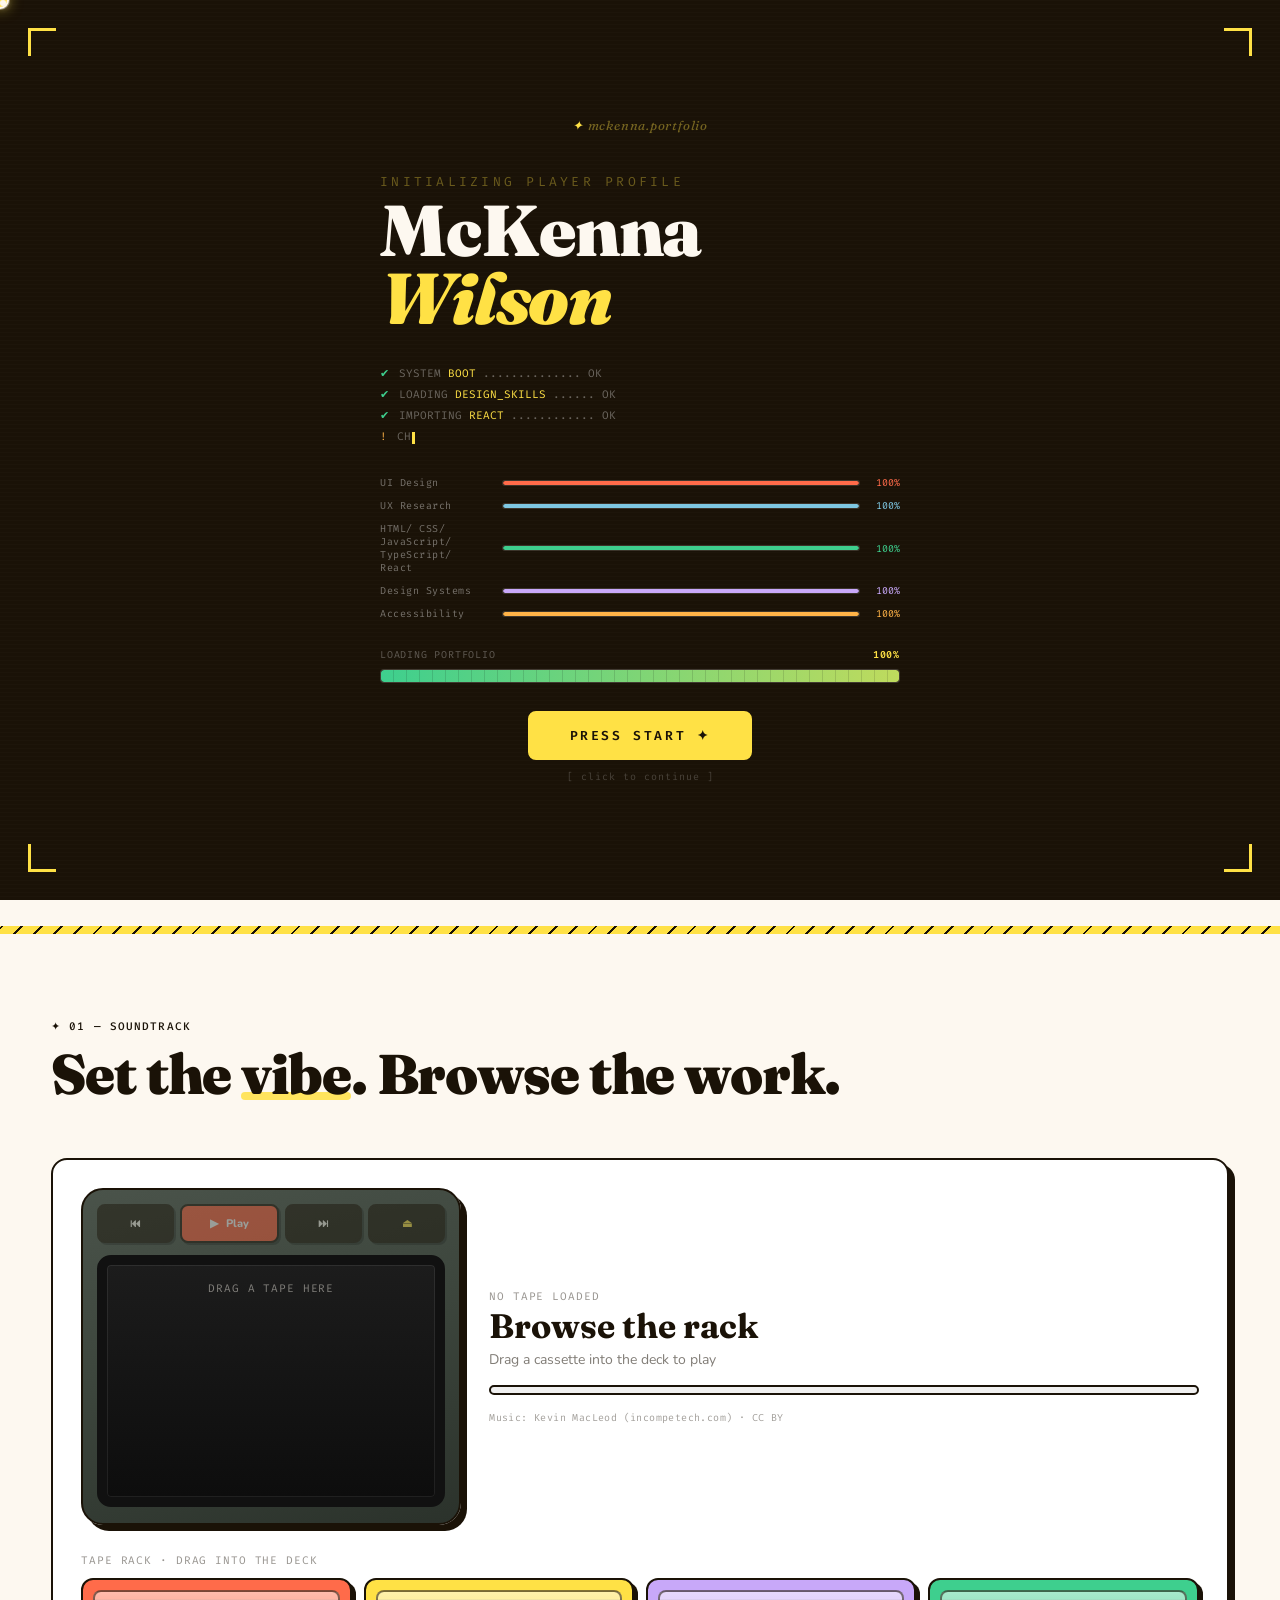
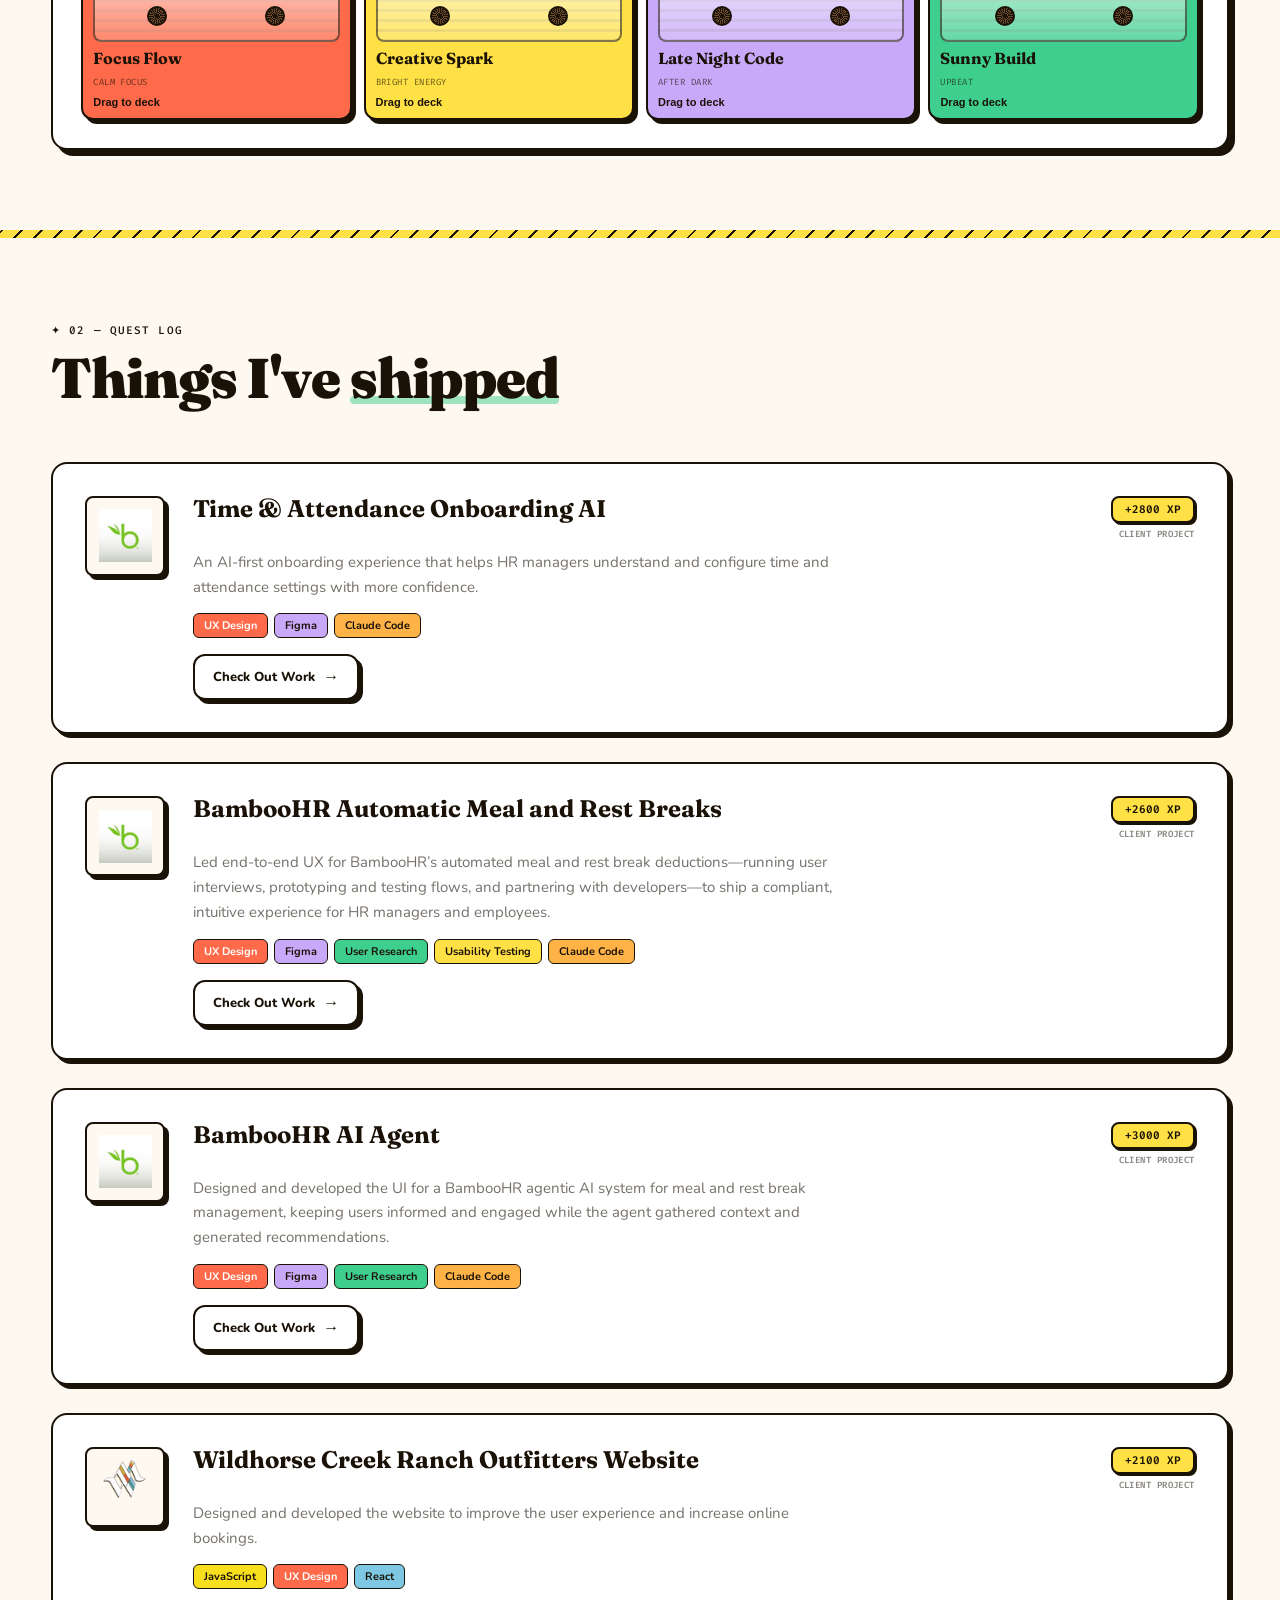
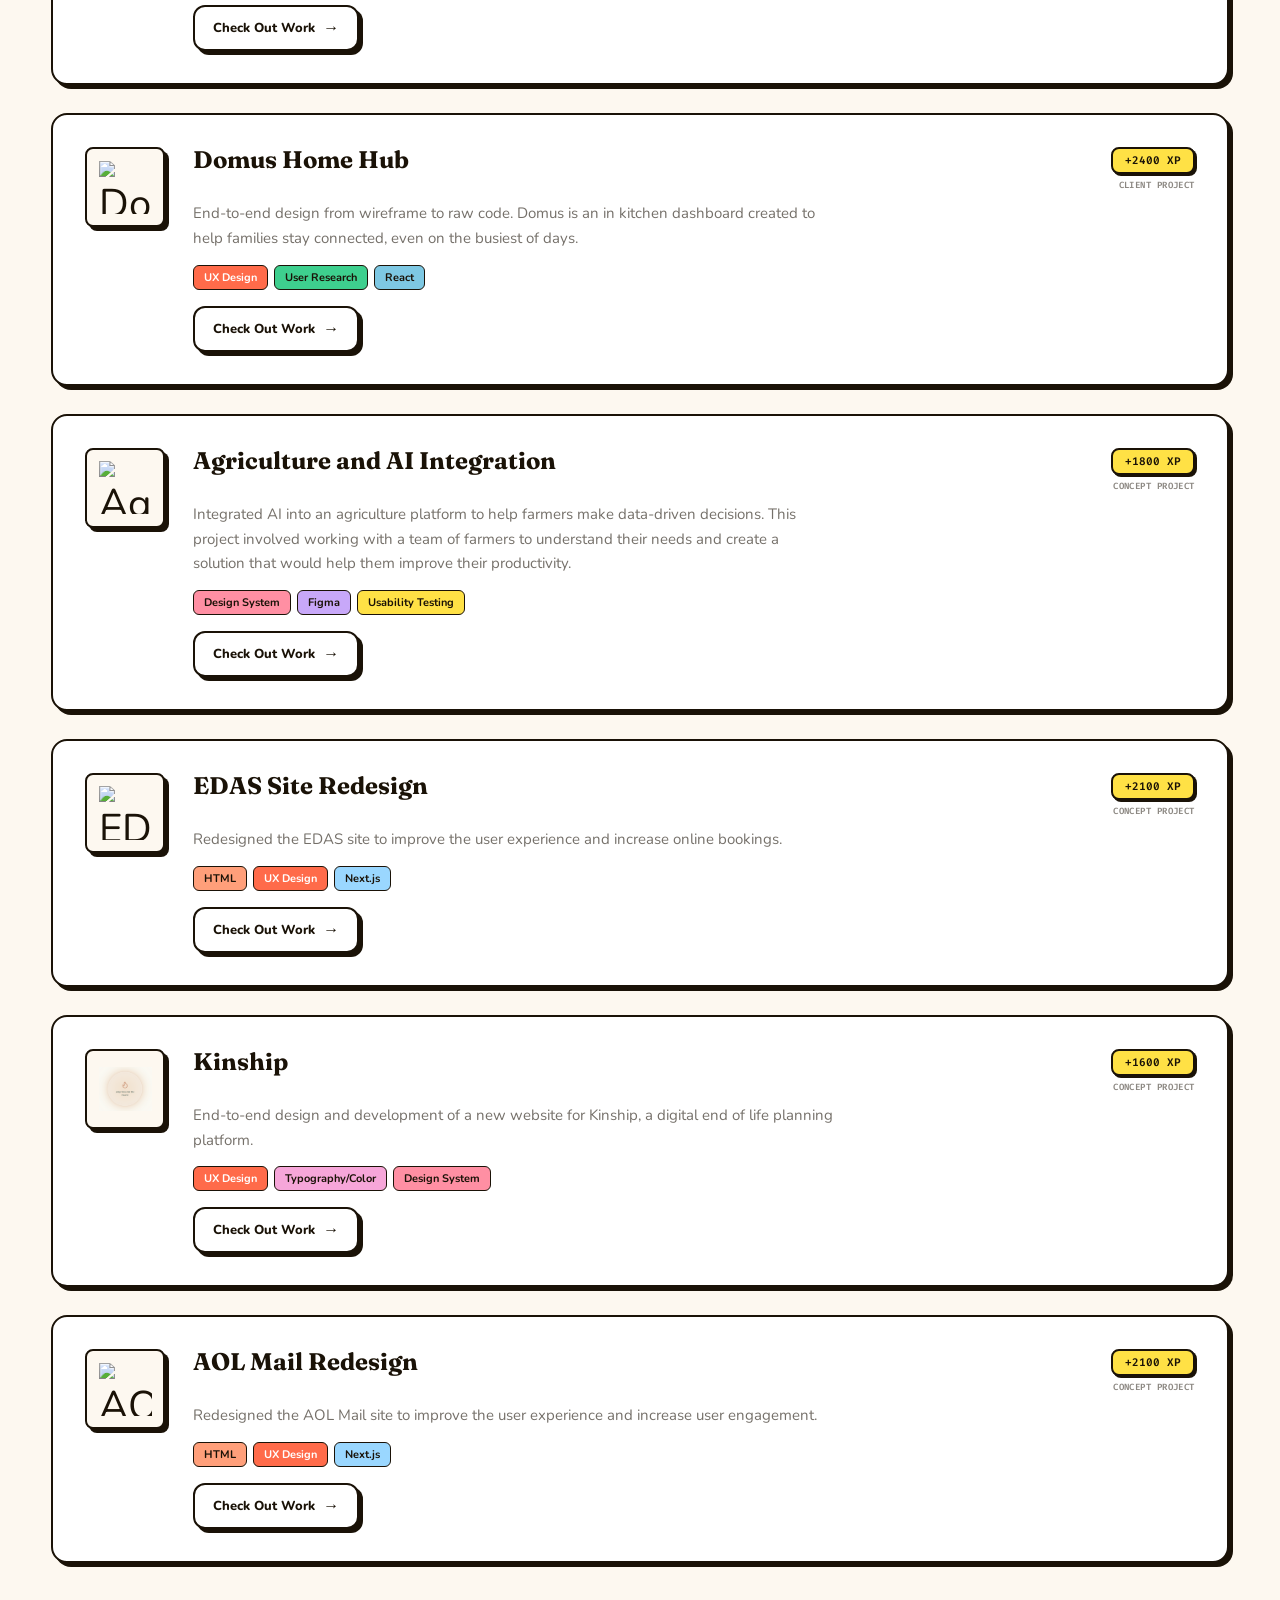
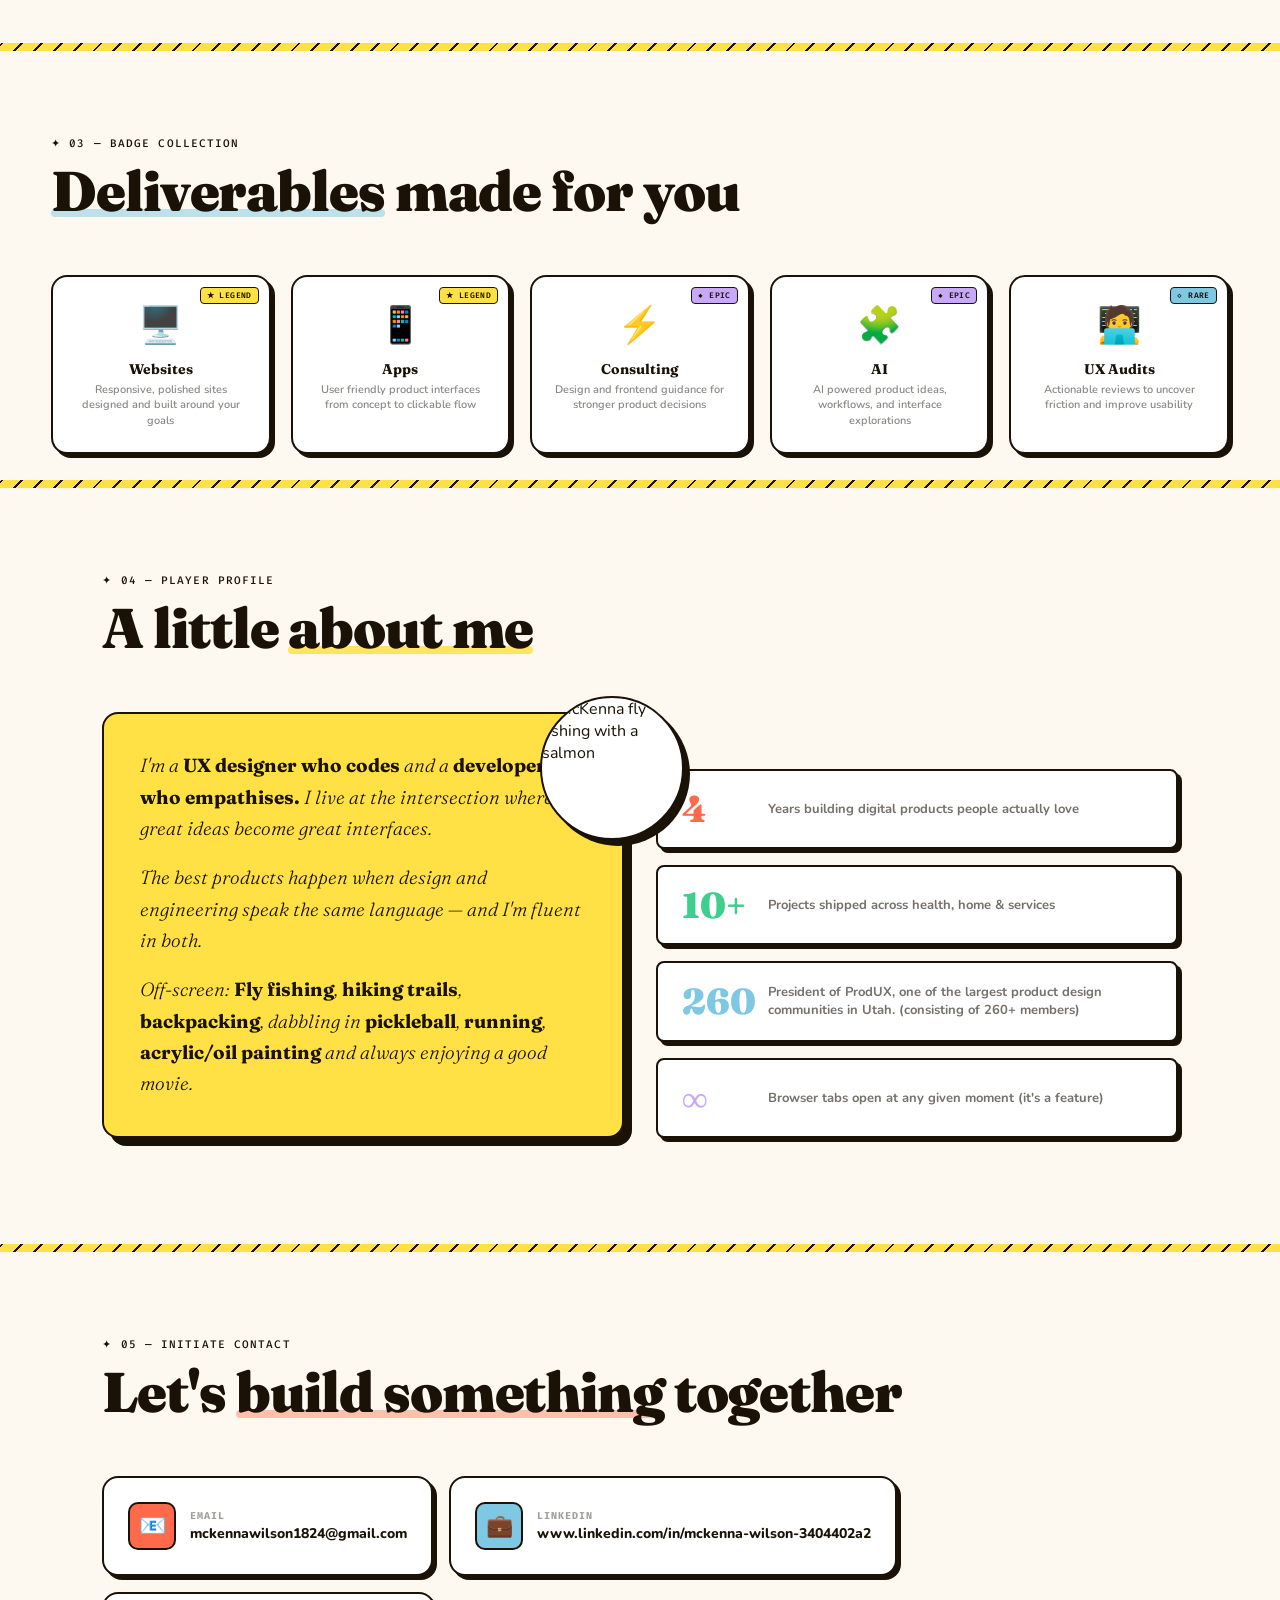
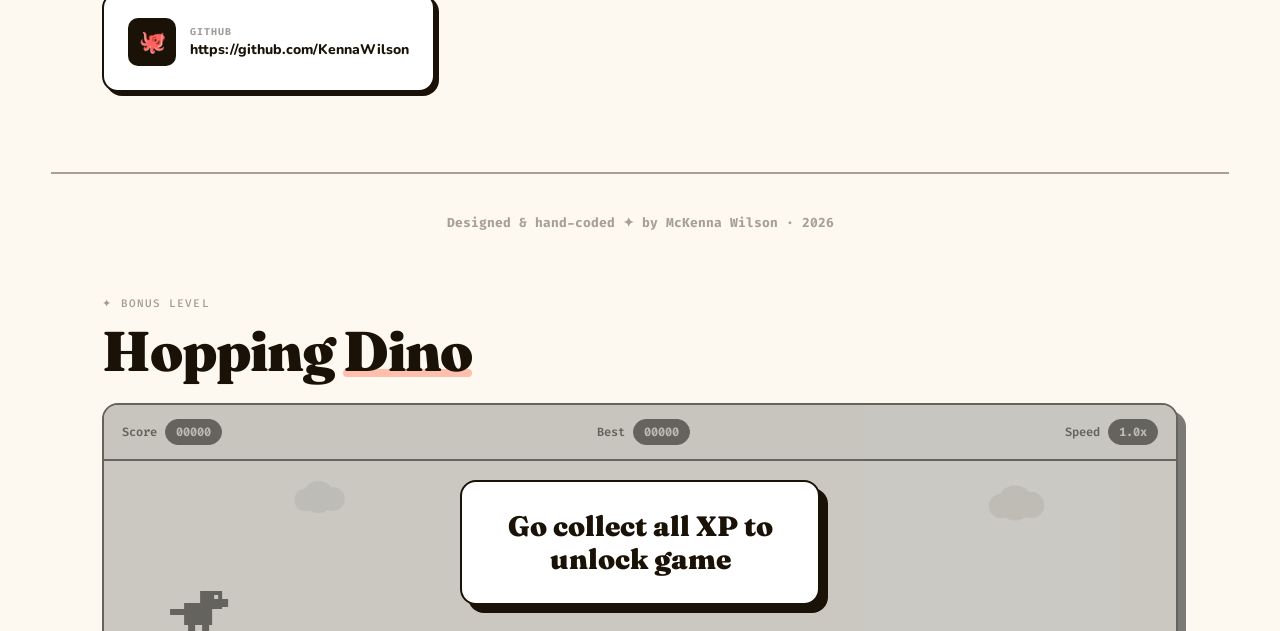
==== index.html @ 29d74e24 "Restore Walkman top play/pause controls Move cassette transport buttons back onto the deck and remov" ====
<!DOCTYPE html>
<html lang="en">

<head>
  <meta charset="UTF-8">
  <meta name="viewport" content="width=device-width, initial-scale=1.0">
  <meta http-equiv="Cache-Control" content="no-cache, no-store, must-revalidate">
  <meta http-equiv="Pragma" content="no-cache">
  <meta name="vibe-ui" content="cassette-walkman">
  <title>✦ McKenna Wilson — UX Engineer</title>
  <link rel="icon" type="image/x-icon" href="assets/favicon.ico">
  <link rel="icon" type="image/png" sizes="32x32" href="assets/favicon-32x32.png">
  <link rel="icon" type="image/png" sizes="16x16" href="assets/favicon-16x16.png">
  <link rel="apple-touch-icon" sizes="180x180" href="assets/apple-touch-icon.png">
  <link rel="preconnect" href="https://fonts.googleapis.com">
  <link
    href="https://fonts.googleapis.com/css2?family=Fraunces:ital,opsz,wght@0,9..144,300;0,9..144,700;0,9..144,900;1,9..144,300;1,9..144,700&family=Nunito:wght@400;600;700;800;900&family=Fira+Code:wght@400;500&display=swap"
    rel="stylesheet">
  <link rel="stylesheet" href="agent-guide.css">
  <style>
    :root {
      --cream: #fdf8f0;
      --ink: #1a1207;
      --coral: #ff6b4a;
      --mint: #3ecf8e;
      --lemon: #ffe145;
      --sky: #7ec8e3;
      --lilac: #c8a8f9;
      --peach: #ffb347;
      --rose: #ff8fa3;
      --border-w: 2.5px;
      --radius: 16px;
      --radius-sm: 8px;
      --shadow: 4px 4px 0px var(--ink);
      --shadow-lg: 6px 6px 0px var(--ink);
      --shadow-xl: 8px 8px 0px var(--ink);
      --display: 'Fraunces', serif;
      --sans: 'Nunito', sans-serif;
      --mono: 'Fira Code', monospace;
      --content-max: 1140px;
      --page-gutter: clamp(20px, 4vw, 80px);
    }

    *,
    *::before,
    *::after {
      box-sizing: border-box;
      margin: 0;
      padding: 0;
    }

    html {
      scroll-behavior: smooth;
    }

    body {
      background: var(--cream);
      color: var(--ink);
      font-family: var(--sans);
      overflow-x: hidden;
      cursor: none;
    }

    /* Cursor */
    .cursor {
      width: 18px;
      height: 18px;
      background: var(--coral);
      border-radius: 50%;
      position: fixed;
      pointer-events: none;
      z-index: 9999;
      transition: transform 0.15s, background 0.2s;
      mix-blend-mode: multiply;
    }

    .cursor-dot {
      width: 6px;
      height: 6px;
      background: var(--ink);
      border-radius: 50%;
      position: fixed;
      pointer-events: none;
      z-index: 10000;
    }

    .cursor-trail {
      width: 10px;
      height: 10px;
      border-radius: 50%;
      position: fixed;
      pointer-events: none;
      z-index: 9998;
      background: var(--coral);
      opacity: 0.55;
      transform: translate(-50%, -50%) scale(1);
      animation: trailFade 450ms ease-out forwards;
    }

    @keyframes trailFade {
      to {
        opacity: 0;
        transform: translate(-50%, -50%) scale(0.2);
      }
    }

    #loader:not(.hide)~.cursor-trail {
      mix-blend-mode: normal;
      opacity: 0.75;
    }

    #loader:not(.hide)~.cursor {
      mix-blend-mode: normal;
      background: var(--lemon);
      border: 2px solid var(--cream);
      box-shadow: 0 0 0 1px rgba(255, 255, 255, 0.35), 0 0 14px rgba(255, 225, 69, 0.55);
    }

    #loader:not(.hide)~.cursor-dot {
      background: var(--cream);
      box-shadow: 0 0 6px rgba(255, 248, 240, 0.9);
    }

    /* Doodle BG */
    .doodle-bg {
      position: fixed;
      inset: 0;
      pointer-events: none;
      z-index: 0;
      overflow: hidden;
      opacity: 0.055;
    }

    .doodle-bg svg {
      width: 100%;
      height: 100%;
    }

    /* Progress bar */
    .progress-bar {
      position: fixed;
      top: 0;
      left: 0;
      right: 0;
      height: 5px;
      z-index: 900;
      background: repeating-linear-gradient(90deg, var(--coral) 0%, var(--lemon) 25%, var(--mint) 50%, var(--sky) 75%, var(--lilac) 100%);
      transform-origin: left;
      transform: scaleX(0);
      transition: transform 0.1s linear;
    }

    /* Nav */
    nav {
      position: fixed;
      top: 0;
      left: 0;
      right: 0;
      z-index: 500;
      padding: 14px var(--page-gutter);
      display: flex;
      align-items: center;
      justify-content: space-between;
      gap: 12px;
      background: var(--cream);
      border-bottom: var(--border-w) solid var(--ink);
    }

    .nav-logo {
      font-family: var(--display);
      font-size: 22px;
      font-weight: 900;
      font-style: italic;
      color: var(--ink);
      text-decoration: none;
      display: flex;
      align-items: center;
      gap: 8px;
      flex-shrink: 0;
    }

    .nav-logo .logo-badge {
      background: var(--lemon);
      border: var(--border-w) solid var(--ink);
      border-radius: 6px;
      padding: 2px 8px;
      font-size: 11px;
      font-family: var(--mono);
      font-style: normal;
      font-weight: 500;
      box-shadow: 2px 2px 0 var(--ink);
    }

    .nav-actions {
      display: flex;
      align-items: center;
      gap: 10px;
      flex-shrink: 0;
    }

    .nav-toggle {
      display: none;
      width: 44px;
      height: 44px;
      border: var(--border-w) solid var(--ink);
      border-radius: 10px;
      background: var(--lemon);
      box-shadow: var(--shadow);
      cursor: none;
      flex-direction: column;
      align-items: center;
      justify-content: center;
      gap: 5px;
      padding: 0;
      flex-shrink: 0;
      transition: transform 0.15s, box-shadow 0.15s;
    }

    .nav-toggle:hover {
      transform: translate(-2px, -2px);
      box-shadow: var(--shadow-lg);
    }

    .nav-toggle-bar {
      display: block;
      width: 20px;
      height: 2.5px;
      background: var(--ink);
      border-radius: 2px;
      transition: transform 0.25s ease, opacity 0.25s ease;
    }

    nav.menu-open .nav-toggle-bar:nth-child(1) {
      transform: translateY(7.5px) rotate(45deg);
    }

    nav.menu-open .nav-toggle-bar:nth-child(2) {
      opacity: 0;
    }

    nav.menu-open .nav-toggle-bar:nth-child(3) {
      transform: translateY(-7.5px) rotate(-45deg);
    }

    .nav-menu {
      display: contents;
    }

    .nav-links {
      display: flex;
      gap: 6px;
      align-items: center;
      flex: 1;
      justify-content: center;
    }

    .nav-links a {
      font-size: 13px;
      font-weight: 700;
      color: var(--ink);
      text-decoration: none;
      padding: 6px 14px;
      border-radius: 100px;
      border: var(--border-w) solid transparent;
      transition: all 0.15s;
    }

    .nav-links a:hover {
      background: var(--lemon);
      border-color: var(--ink);
      box-shadow: var(--shadow);
      transform: translateY(-2px);
    }

    .nav-links .contact-btn {
      background: var(--coral);
      color: #fff;
      border-color: var(--ink);
      box-shadow: var(--shadow);
    }

    .nav-links .contact-btn:hover {
      background: #ff5c39;
      color: var(--ink);
      border-color: var(--ink);
      box-shadow: var(--shadow-lg);
      transform: translateY(-2px);
    }

    .nav-score {
      display: flex;
      align-items: center;
      gap: 8px;
      font-family: var(--mono);
      font-size: 12px;
      background: var(--ink);
      color: var(--lemon);
      padding: 6px 14px;
      border-radius: 100px;
      white-space: nowrap;
      flex-shrink: 0;
      transition: transform 0.2s, background 0.2s, color 0.2s;
    }

    .nav-score.xp-bump {
      animation: xpNavBump 0.55s cubic-bezier(.34, 1.56, .64, 1);
    }

    @keyframes xpNavBump {
      0% { transform: scale(1); }
      35% { transform: scale(1.14); background: var(--lemon); color: var(--ink); }
      100% { transform: scale(1); }
    }

    .nav-score .star {
      animation: spinStar 4s linear infinite;
      display: inline-block;
    }

    @keyframes spinStar {
      to {
        transform: rotate(360deg);
      }
    }

    .nav-backdrop {
      display: none;
      position: fixed;
      inset: 0;
      z-index: 499;
      background: rgba(26, 18, 7, 0.35);
      opacity: 0;
      pointer-events: none;
      transition: opacity 0.25s ease;
    }

    .nav-backdrop.show {
      opacity: 1;
      pointer-events: auto;
    }

    @media (max-width: 820px) {
      nav {
        padding: 12px 16px;
        flex-wrap: wrap;
      }

      .nav-logo {
        font-size: 18px;
      }

      .nav-toggle {
        display: flex;
      }

      .nav-backdrop {
        display: block;
      }

      .nav-actions {
        margin-left: auto;
      }

      .nav-menu {
        display: none;
        flex-direction: column;
        width: 100%;
        order: 3;
        padding: 8px 0 4px;
        gap: 8px;
      }

      nav.menu-open .nav-menu {
        display: flex;
      }

      .nav-links {
        flex-direction: column;
        align-items: stretch;
        width: 100%;
        gap: 8px;
        flex: none;
        justify-content: flex-start;
      }

      .nav-links a {
        font-size: 15px;
        padding: 12px 16px;
        border-radius: var(--radius-sm);
        border-color: var(--ink);
        background: #fff;
        box-shadow: var(--shadow);
        text-align: center;
      }

      .nav-links a:hover {
        transform: translate(-2px, -2px);
      }

      .nav-links .contact-btn {
        color: #fff;
      }

      .nav-score {
        font-size: 11px;
        padding: 6px 12px;
      }

      .hero {
        padding: 100px 20px 60px;
      }

      .section-wrap {
        padding: 60px 20px;
      }

      .pc-top {
        flex-direction: column;
        align-items: stretch;
        padding: 24px;
        gap: 16px;
      }

      .contact-card {
        min-width: 0;
        width: 100%;
      }

      .toast {
        left: 16px;
        right: 16px;
        bottom: 16px;
        max-width: none;
      }

      body { cursor: auto; }
      .cursor, .cursor-dot, .cursor-trail { display: none !important; }
      a, button, .skill-card, .project-card, .ach-card, .astat, .contact-card, .htag, .vis-card, .nav-toggle, .agent-orb, .agent-close, .agent-preset, .agent-chip, .agent-next, .pc-xp-badge:not(.collected), .vibe-btn, .tape-card, #dinoGameStart { cursor: pointer; }
    }

    /* Hero */
    .hero {
      min-height: 100vh;
      display: flex;
      align-items: center;
      max-width: 1760px;
      margin: 0 auto;
      width: 100%;
      padding: 120px var(--page-gutter) 80px;
      position: relative;
      z-index: 1;
      gap: 60px;
    }

    .hero-text {
      flex: 1;
    }

    .hero-name {
      font-family: var(--display);
      font-size: clamp(56px, 8vw, 100px);
      font-weight: 900;
      line-height: 0.9;
      letter-spacing: -0.03em;
      margin-bottom: 20px;
    }

    .hero-name em {
      font-style: italic;
      color: var(--coral);
      position: relative;
    }

    .hero-name em::after {
      content: '';
      position: absolute;
      left: 0;
      bottom: 4px;
      right: 0;
      height: 7px;
      background: var(--lemon);
      z-index: -1;
      transform: rotate(-1deg);
    }

    .hero-role {
      font-size: 17px;
      font-weight: 600;
      opacity: 0.6;
      margin-bottom: 32px;
      line-height: 1.65;
      max-width: 440px;
    }

    .hero-tags {
      display: flex;
      flex-wrap: wrap;
      gap: 8px;
      margin-bottom: 40px;
    }

    .htag {
      font-family: var(--sans);
      font-size: 12px;
      font-weight: 700;
      padding: 6px 14px;
      border-radius: 8px;
      border: var(--border-w) solid var(--ink);
      box-shadow: 3px 3px 0 var(--ink);
      transition: transform 0.15s, box-shadow 0.15s;
      cursor: none;
      appearance: none;
      -webkit-appearance: none;
      color: inherit;
      line-height: 1.2;
    }

    .htag:hover {
      transform: translate(-2px, -2px);
      box-shadow: 5px 5px 0 var(--ink);
    }

    .htag-1 {
      background: var(--coral);
      color: #fff;
    }

    .htag-2 {
      background: var(--sky);
    }

    .htag-3 {
      background: var(--lemon);
    }

    .htag-4 {
      background: var(--lilac);
    }

    .htag-5 {
      background: var(--mint);
    }

    .htag-6 {
      background: var(--peach);
    }

    .hero-btns {
      display: flex;
      gap: 12px;
      flex-wrap: wrap;
    }

    /* Buttons */
    .btn {
      font-family: var(--sans);
      font-weight: 800;
      font-size: 14px;
      padding: 14px 28px;
      border-radius: 12px;
      border: var(--border-w) solid var(--ink);
      box-shadow: var(--shadow);
      cursor: none;
      text-decoration: none;
      transition: all 0.15s;
      display: inline-block;
    }

    .btn:hover {
      transform: translate(-2px, -2px);
      box-shadow: var(--shadow-lg);
    }

    .btn:active {
      transform: translate(2px, 2px);
      box-shadow: 2px 2px 0 var(--ink);
    }

    .btn-fill {
      background: var(--ink);
      color: var(--lemon);
    }

    .btn-outline {
      background: var(--cream);
      color: var(--ink);
    }

    /* Hero visual cards */
    .hero-visual {
      --hv-scale: 1;
      flex-shrink: 0;
      width: calc(420px * var(--hv-scale));
      height: calc(380px * var(--hv-scale));
      position: relative;
      display: none;
    }

    @media(min-width:1000px) {
      .hero-visual {
        display: block;
      }
    }

    .hero-photo {
      position: absolute;
      top: calc(26px * var(--hv-scale));
      left: calc(-80px * var(--hv-scale));
      width: calc(190px * var(--hv-scale));
      height: calc(190px * var(--hv-scale));
      border-radius: 50%;
      border: var(--border-w) solid var(--ink);
      box-shadow: var(--shadow-lg);
      overflow: hidden;
      background: #fff;
      z-index: 1;
    }

    .hero-photo img {
      width: 100%;
      height: 100%;
      object-fit: cover;
      display: block;
    }

    .vis-card {
      position: absolute;
      border: var(--border-w) solid var(--ink);
      border-radius: var(--radius);
      padding: calc(20px * var(--hv-scale));
      width: calc(220px * var(--hv-scale));
      box-shadow: var(--shadow-xl);
      z-index: 2;
    }

    .vis-card-1 {
      top: 0;
      left: calc(96px * var(--hv-scale));
      transform: rotate(3deg);
      background: var(--lemon);
    }

    .vis-card-2 {
      top: calc(90px * var(--hv-scale));
      left: calc(38px * var(--hv-scale));
      transform: rotate(-4deg);
      background: var(--lilac);
    }

    .vis-card-3 {
      top: calc(180px * var(--hv-scale));
      left: calc(150px * var(--hv-scale));
      transform: rotate(2deg);
      background: var(--sky);
    }

    .vis-card .vc-label {
      font-size: calc(9px * var(--hv-scale));
      font-weight: 800;
      text-transform: uppercase;
      letter-spacing: 0.12em;
      opacity: 0.45;
      margin-bottom: calc(6px * var(--hv-scale));
      font-family: var(--mono);
    }

    .vis-card .vc-title {
      font-size: calc(15px * var(--hv-scale));
      font-weight: 800;
      margin-bottom: calc(10px * var(--hv-scale));
      line-height: 1.25;
    }

    .vis-card .vc-bar {
      height: calc(6px * var(--hv-scale));
      background: rgba(0, 0, 0, 0.1);
      border-radius: calc(3px * var(--hv-scale));
      border: 1.5px solid var(--ink);
      overflow: hidden;
      margin-bottom: calc(5px * var(--hv-scale));
    }

    .vis-card .vc-fill {
      height: 100%;
      border-radius: 2px;
      background: var(--ink);
      animation: fillBar 1.8s ease forwards;
    }

    @keyframes fillBar {
      from {
        width: 0
      }
    }

    /* Section wrapper */
    .section-wrap {
      position: relative;
      z-index: 1;
      max-width: var(--content-max);
      margin: 0 auto;
      padding: 80px var(--page-gutter);
    }

    .section-label {
      display: inline-flex;
      align-items: center;
      gap: 8px;
      font-family: var(--mono);
      font-size: 11px;
      font-weight: 500;
      opacity: 0.4;
      text-transform: uppercase;
      letter-spacing: 0.1em;
      margin-bottom: 12px;
    }

    .section-title {
      font-family: var(--display);
      font-size: clamp(34px, 5vw, 56px);
      font-weight: 900;
      line-height: 1;
      letter-spacing: -0.02em;
      margin-bottom: 48px;
    }

    .section-title span {
      display: inline-block;
      position: relative;
    }

    .section-title span::after {
      content: '';
      position: absolute;
      bottom: 2px;
      left: 0;
      right: 0;
      height: 8px;
      z-index: -1;
      border-radius: 4px;
    }

    .ul-coral span::after {
      background: var(--coral);
      opacity: 0.4;
    }

    .ul-mint span::after {
      background: var(--mint);
      opacity: 0.5;
    }

    .ul-sky span::after {
      background: var(--sky);
      opacity: 0.5;
    }

    .ul-lemon span::after {
      background: var(--lemon);
      opacity: 0.85;
    }

    /* Stripe band */
    .stripe-band {
      background: repeating-linear-gradient(-45deg, var(--lemon), var(--lemon) 12px, var(--ink) 12px, var(--ink) 14px);
      height: 8px;
      position: relative;
      z-index: 1;
    }

    .stripe-band.full-bleed {
      width: 100vw;
      margin-left: calc(50% - 50vw);
      margin-top: 26px;
    }

    /* Skills */
    .skills-grid {
      display: grid;
      grid-template-columns: repeat(auto-fill, minmax(260px, 1fr));
      gap: 20px;
    }

    .skill-card {
      background: #fff;
      border: var(--border-w) solid var(--ink);
      border-radius: var(--radius);
      padding: 28px;
      box-shadow: var(--shadow);
      transition: transform 0.15s, box-shadow 0.15s;
      cursor: none;
      position: relative;
      overflow: hidden;
      display: flex;
      flex-direction: column;
      height: 100%;
    }

    .skill-card:hover {
      transform: translate(-3px, -3px);
      box-shadow: var(--shadow-xl);
    }

    .skill-card.skill-pop {
      animation: skillCardPop 0.5s cubic-bezier(.34, 1.56, .64, 1);
    }

    .skill-card.skill-pop .sc-icon {
      display: inline-block;
      animation: skillIconPop 0.5s cubic-bezier(.34, 1.56, .64, 1);
    }

    @keyframes skillCardPop {
      0% { transform: translate(-3px, -3px) scale(1); }
      18% { transform: translate(2px, 2px) scale(0.96); box-shadow: var(--shadow); }
      50% { transform: translate(-6px, -6px) scale(1.04); box-shadow: 10px 10px 0 var(--ink); }
      100% { transform: translate(-3px, -3px) scale(1); box-shadow: var(--shadow-xl); }
    }

    @keyframes skillIconPop {
      0%, 100% { transform: scale(1) rotate(0deg); }
      30% { transform: scale(1.4) rotate(-14deg); }
      60% { transform: scale(1.2) rotate(10deg); }
    }

    .skill-sparkle {
      position: fixed;
      z-index: 9999;
      pointer-events: none;
      font-size: 13px;
      line-height: 1;
      color: var(--ink);
      animation: skillSparkleFly 0.65s ease-out forwards;
    }

    @keyframes skillSparkleFly {
      0% { opacity: 1; transform: translate(-50%, -50%) scale(1) rotate(0deg); }
      100% { opacity: 0; transform: translate(calc(-50% + var(--tx)), calc(-50% + var(--ty))) scale(0.2) rotate(160deg); }
    }

    @media (prefers-reduced-motion: reduce) {
      .skill-card.skill-pop,
      .skill-card.skill-pop .sc-icon {
        animation: none;
      }

      .skill-sparkle {
        display: none;
      }
    }

    .skill-card::before {
      content: '';
      position: absolute;
      top: 0;
      left: 0;
      right: 0;
      height: 5px;
    }

    .sc-1::before {
      background: var(--coral);
    }

    .sc-2::before {
      background: var(--sky);
    }

    .sc-3::before {
      background: var(--mint);
    }

    .sc-4::before {
      background: var(--lilac);
    }

    .sc-5::before {
      background: var(--lemon);
      border-bottom: 1.5px solid var(--ink);
    }

    .sc-6::before {
      background: var(--peach);
    }

    .skill-card .sc-icon {
      font-size: 32px;
      margin-bottom: 12px;
      display: block;
    }

    .skill-card .sc-title {
      font-family: var(--display);
      font-size: 20px;
      font-weight: 700;
      margin-bottom: 8px;
    }

    .skill-card .sc-desc {
      font-size: 13px;
      line-height: 1.65;
      opacity: 0.6;
      margin-bottom: 16px;
    }

    .skill-card .sc-tools {
      display: flex;
      flex-wrap: wrap;
      gap: 6px;
    }

    .tool-chip {
      font-family: var(--mono);
      font-size: 10px;
      padding: 3px 9px;
      border-radius: 6px;
      border: 1.5px solid var(--ink);
      background: var(--cream);
    }

    .sc-xp {
      margin-top: auto;
      padding-top: 16px;
    }

    .sc-xp-track {
      height: 8px;
      background: rgba(0, 0, 0, 0.06);
      border-radius: 4px;
      border: 1.5px solid var(--ink);
      overflow: hidden;
    }

    .sc-xp-fill {
      height: 100%;
      border-radius: 2px;
      width: 100%;
      transform: scaleX(0);
      transform-origin: left;
      transition: transform 3.2s cubic-bezier(.22, 1, .36, 1);
    }

    .sc-1 .sc-xp-fill {
      background: var(--coral);
    }

    .sc-2 .sc-xp-fill {
      background: var(--sky);
    }

    .sc-3 .sc-xp-fill {
      background: var(--mint);
    }

    .sc-4 .sc-xp-fill {
      background: var(--lilac);
    }

    .sc-5 .sc-xp-fill {
      background: var(--lemon);
    }

    .sc-6 .sc-xp-fill {
      background: var(--peach);
    }

    /* Skill modal */
    .skill-modal {
      position: fixed;
      inset: 0;
      z-index: 1200;
      display: flex;
      align-items: center;
      justify-content: center;
      padding: 24px;
      opacity: 0;
      pointer-events: none;
      transition: opacity 0.2s ease;
    }

    .skill-modal.open {
      opacity: 1;
      pointer-events: auto;
    }

    .skill-modal-backdrop {
      position: absolute;
      inset: 0;
      background: rgba(26, 18, 7, 0.55);
    }

    .skill-modal-dialog {
      position: relative;
      z-index: 1;
      width: min(440px, 100%);
      transform: translateY(12px) scale(0.96);
      transition: transform 0.22s cubic-bezier(.34, 1.56, .64, 1);
    }

    .skill-modal.open .skill-modal-dialog {
      transform: none;
    }

    .skill-modal-close {
      position: absolute;
      top: -14px;
      right: -14px;
      z-index: 2;
      width: 36px;
      height: 36px;
      border-radius: 10px;
      border: var(--border-w) solid var(--ink);
      background: var(--lemon);
      color: var(--ink);
      font-size: 20px;
      font-weight: 800;
      line-height: 1;
      box-shadow: var(--shadow);
      cursor: none;
      display: grid;
      place-items: center;
      transition: transform 0.15s, box-shadow 0.15s;
    }

    .skill-modal-close:hover {
      transform: translate(-2px, -2px);
      box-shadow: var(--shadow-lg);
    }

    .skill-modal-card {
      background: #fff;
      border: var(--border-w) solid var(--ink);
      border-radius: var(--radius);
      padding: 32px;
      box-shadow: var(--shadow-xl);
      position: relative;
      overflow: hidden;
    }

    .skill-modal-card::before {
      content: '';
      position: absolute;
      top: 0;
      left: 0;
      right: 0;
      height: 5px;
    }

    .skill-modal-card.sc-1::before { background: var(--coral); }
    .skill-modal-card.sc-2::before { background: var(--sky); }
    .skill-modal-card.sc-3::before { background: var(--mint); }
    .skill-modal-card.sc-4::before { background: var(--lilac); }
    .skill-modal-card.sc-5::before { background: var(--lemon); border-bottom: 1.5px solid var(--ink); }
    .skill-modal-card.sc-6::before { background: var(--peach); }

    .skill-modal-card .sc-icon {
      font-size: 40px;
      margin-bottom: 14px;
      display: block;
    }

    .skill-modal-card .sc-title {
      font-family: var(--display);
      font-size: 28px;
      font-weight: 700;
      margin-bottom: 10px;
    }

    .skill-modal-card .sc-desc {
      font-size: 15px;
      line-height: 1.65;
      opacity: 0.65;
      margin-bottom: 18px;
    }

    .skill-modal-card .sc-tools {
      display: flex;
      flex-wrap: wrap;
      gap: 6px;
      margin-bottom: 18px;
    }

    .skill-modal-card .sc-xp-track {
      height: 10px;
      background: rgba(0, 0, 0, 0.06);
      border-radius: 4px;
      border: 1.5px solid var(--ink);
      overflow: hidden;
    }

    .skill-modal-card .sc-xp-fill {
      height: 100%;
      width: 100%;
      transform: scaleX(0);
      transform-origin: left;
      transition: transform 0.9s cubic-bezier(.22, 1, .36, 1);
    }

    .skill-modal-card.sc-1 .sc-xp-fill { background: var(--coral); }
    .skill-modal-card.sc-2 .sc-xp-fill { background: var(--sky); }
    .skill-modal-card.sc-3 .sc-xp-fill { background: var(--mint); }
    .skill-modal-card.sc-4 .sc-xp-fill { background: var(--lilac); }
    .skill-modal-card.sc-5 .sc-xp-fill { background: var(--lemon); }
    .skill-modal-card.sc-6 .sc-xp-fill { background: var(--peach); }

    .skill-modal-card.is-ready .sc-xp-fill {
      transform: scaleX(1);
    }

    body.skill-modal-open {
      overflow: hidden;
    }

    .htag[aria-pressed="true"] {
      transform: translate(2px, 2px);
      box-shadow: 1px 1px 0 var(--ink);
    }

    .reveal.in .sc-xp-fill {
      transform: scaleX(1);
    }

    /* Projects */
    .projects-list {
      display: flex;
      flex-direction: column;
      gap: 28px;
    }

    .project-card {
      background: #fff;
      border: var(--border-w) solid var(--ink);
      border-radius: var(--radius);
      overflow: hidden;
      box-shadow: var(--shadow);
      transition: transform 0.15s, box-shadow 0.15s;
      cursor: none;
      display: flex;
      flex-direction: column;
    }

    .project-card:hover {
      transform: translate(-3px, -3px);
      box-shadow: var(--shadow-xl);
    }

    .pc-top {
      display: flex;
      gap: 28px;
      padding: 32px;
      align-items: flex-start;
    }

    .pc-emoji {
      font-size: 40px;
      width: 80px;
      height: 80px;
      display: flex;
      align-items: center;
      justify-content: center;
      border-radius: var(--radius-sm);
      border: var(--border-w) solid var(--ink);
      box-shadow: var(--shadow);
      flex-shrink: 0;
      background: var(--cream);
      transition: transform 0.3s cubic-bezier(.34, 1.56, .64, 1);
    }

    .pc-emoji img {
      width: 70%;
      height: 70%;
      object-fit: contain;
      object-position: center;
      display: block;
    }

    .project-card:hover .pc-emoji {
      transform: rotate(-8deg) scale(1.1);
    }

    .pc-info {
      flex: 1;
    }

    .pc-header {
      display: flex;
      align-items: flex-start;
      justify-content: space-between;
      gap: 16px;
      margin-bottom: 10px;
    }

    .pc-title {
      font-family: var(--display);
      font-size: 24px;
      font-weight: 700;
      line-height: 1.1;
    }

    .pc-xp-badge {
      background: var(--lemon);
      border: var(--border-w) solid var(--ink);
      border-radius: 8px;
      padding: 4px 12px;
      font-family: var(--mono);
      font-size: 11px;
      font-weight: 600;
      white-space: nowrap;
      box-shadow: 2px 2px 0 var(--ink);
      cursor: pointer;
      color: var(--ink);
      transition: transform 0.15s, background 0.15s, color 0.15s, box-shadow 0.15s, opacity 0.2s;
    }

    .pc-xp-badge:hover:not(:disabled) {
      transform: translate(-1px, -1px);
      background: var(--coral);
      color: #fff;
      box-shadow: 3px 3px 0 var(--ink);
    }

    .pc-xp-badge:active:not(:disabled) {
      transform: translate(1px, 1px);
      box-shadow: 1px 1px 0 var(--ink);
    }

    .pc-xp-badge.claiming {
      pointer-events: none;
      animation: xpBadgePop 0.35s ease;
    }

    .pc-xp-badge.collected {
      opacity: 0.45;
      cursor: default;
      background: #fff;
      color: var(--ink);
      box-shadow: none;
      transform: none;
    }

    @keyframes xpBadgePop {
      0% { transform: scale(1); }
      45% { transform: scale(1.12); }
      100% { transform: scale(1); }
    }

    .xp-fly-orb {
      position: fixed;
      z-index: 10000;
      pointer-events: none;
      font-family: var(--mono);
      font-weight: 700;
      font-size: 12px;
      line-height: 1;
      background: var(--lemon);
      color: var(--ink);
      border: var(--border-w) solid var(--ink);
      border-radius: 999px;
      padding: 5px 10px;
      box-shadow: 2px 2px 0 var(--ink);
      left: 0;
      top: 0;
      will-change: transform, opacity;
    }

    @media (prefers-reduced-motion: reduce) {
      .nav-score.xp-bump,
      .pc-xp-badge.claiming {
        animation: none;
      }

      .xp-fly-orb {
        display: none;
      }
    }

    .pc-meta {
      display: flex;
      flex-direction: column;
      align-items: flex-end;
      gap: 5px;
      flex-shrink: 0;
    }

    .pc-project-type {
      font-family: var(--mono);
      font-size: 9px;
      font-weight: 600;
      text-transform: uppercase;
      letter-spacing: 0.05em;
      color: var(--ink);
      opacity: 0.5;
      white-space: nowrap;
    }

    .pc-desc {
      font-size: 14px;
      line-height: 1.65;
      opacity: 0.6;
      margin-bottom: 14px;
      max-width: 560px;
    }

    .pc-tags {
      display: flex;
      gap: 6px;
      flex-wrap: wrap;
    }

    .pc-tag {
      font-size: 11px;
      font-weight: 700;
      padding: 4px 10px;
      border-radius: 6px;
      border: 1.5px solid var(--ink);
    }

    .pct-ux {
      background: var(--coral);
      color: #fff;
    }

    .pct-dev {
      background: var(--sky);
    }

    .pct-ds {
      background: var(--rose);
    }

    .pct-res {
      background: var(--mint);
    }

    .pct-test {
      background: var(--lemon);
    }

    .pct-figma {
      background: var(--lilac);
    }

    .pct-react {
      background: var(--sky);
    }

    .pct-claude {
      background: var(--peach);
    }

    .pct-js {
      background: #f7df1e;
    }

    .pct-html {
      background: #ff9f7a;
    }

    .pct-next {
      background: #9ad7ff;
    }

    .pct-type {
      background: #f6a6d9;
    }

    .pc-expand-btn {
      margin-top: 16px;
      background: #fff;
      border: var(--border-w) solid var(--ink);
      border-radius: 12px;
      padding: 12px 18px;
      font-family: var(--sans);
      font-size: 13px;
      font-weight: 800;
      cursor: none;
      display: inline-flex;
      align-items: center;
      gap: 8px;
      color: var(--ink);
      text-decoration: none;
      box-shadow: var(--shadow);
      white-space: nowrap;
      width: fit-content;
      transition: transform 0.15s, box-shadow 0.15s;
    }

    .pc-expand-btn:hover {
      transform: translate(-2px, -2px);
      box-shadow: var(--shadow-lg);
    }

    .pc-expand-btn:active {
      transform: translate(1px, 1px);
      box-shadow: 1px 1px 0 var(--ink);
    }

    .pc-expand-btn[aria-busy="true"] {
      opacity: 0.75;
      pointer-events: none;
    }

    .pc-chevron {
      font-size: 16px;
      line-height: 1;
    }

    .pc-details {
      display: none;
      padding: 28px 32px;
      border-top: var(--border-w) dashed rgba(0, 0, 0, 0.1);
      background: var(--cream);
    }

    .pc-details.open {
      display: grid;
      grid-template-columns: 1fr 1fr 1fr;
      gap: 16px;
      animation: openDown 0.3s ease;
    }

    @keyframes openDown {
      from {
        opacity: 0;
        transform: translateY(-8px)
      }

      to {
        opacity: 1;
        transform: translateY(0)
      }
    }

    .pcd-block {
      background: #fff;
      border: var(--border-w) solid var(--ink);
      border-radius: var(--radius-sm);
      padding: 16px;
      box-shadow: 3px 3px 0 var(--ink);
    }

    .pcd-label {
      font-size: 9px;
      font-weight: 800;
      text-transform: uppercase;
      letter-spacing: 0.12em;
      opacity: 0.4;
      margin-bottom: 6px;
      font-family: var(--mono);
    }

    .pcd-value {
      font-size: 13px;
      line-height: 1.55;
      font-weight: 600;
    }

    /* Vibe / Cassette player */
    .vibe-deck {
      display: grid;
      gap: 28px;
      background: #fff;
      border: var(--border-w) solid var(--ink);
      border-radius: var(--radius);
      box-shadow: var(--shadow-lg);
      padding: 28px;
    }

    .vibe-stage {
      display: grid;
      grid-template-columns: minmax(260px, 380px) 1fr;
      gap: 28px;
      align-items: center;
    }

    .cassette-deck {
      --walkman: #3d463d;
      --walkman-deep: #2b322b;
      --walkman-accent: #ff5c39;
      position: relative;
      background: linear-gradient(165deg, #4a534a 0%, var(--walkman) 45%, var(--walkman-deep) 100%);
      border: var(--border-w) solid var(--ink);
      border-radius: 22px;
      box-shadow: var(--shadow-lg);
      padding: 14px 14px 16px;
      overflow: hidden;
    }

    .walkman-top {
      display: flex;
      gap: 6px;
      margin-bottom: 12px;
    }

    .walkman-top .vibe-btn {
      flex: 1 1 0;
      justify-content: center;
      min-width: 0;
      padding: 10px 6px;
      border-radius: 8px;
      background: #1a1207;
      color: #fdf8f0;
      font-size: 11px;
      box-shadow: 2px 2px 0 rgba(0,0,0,0.35);
    }

    .walkman-top .vibe-btn:disabled {
      opacity: 0.45;
    }

    .walkman-top .vibe-btn-play {
      background: var(--walkman-accent);
      color: #fff;
      flex: 1.35 1 0;
    }

    .walkman-top #vibePlayLabel {
      display: none;
    }

    @media (min-width: 420px) {
      .walkman-top #vibePlayLabel {
        display: inline;
      }
    }

    .walkman-top .vibe-btn-eject {
      background: #1a1207;
      color: var(--lemon);
    }

    .cassette-slot {
      position: relative;
      min-height: 200px;
      border: 10px solid #111;
      border-radius: 14px;
      background: linear-gradient(180deg, #1c1c1c, #0d0d0d);
      display: grid;
      place-items: center;
      overflow: hidden;
      transition: box-shadow 0.2s, border-color 0.2s;
      box-shadow: inset 0 0 0 1px rgba(255,255,255,0.08);
    }

    .cassette-slot.is-drop-target {
      border-color: var(--walkman-accent);
      box-shadow: inset 0 0 0 2px var(--lemon), 0 0 0 2px var(--walkman-accent);
    }

    .cassette-slot-empty {
      font-family: var(--mono);
      font-size: 11px;
      letter-spacing: 0.08em;
      text-transform: uppercase;
      color: rgba(253,248,240,0.45);
      text-align: center;
      padding: 16px;
      transition: opacity 0.25s;
    }

    .vibe-deck.has-tape .cassette-slot-empty {
      opacity: 0;
      pointer-events: none;
      position: absolute;
    }

    .deck-cassette {
      width: min(92%, 300px);
      aspect-ratio: 1.62 / 1;
      border: 2px solid rgba(26,18,7,0.55);
      border-radius: 8px;
      background:
        linear-gradient(180deg, rgba(255,255,255,0.28), rgba(255,255,255,0.08)),
        repeating-linear-gradient(
          180deg,
          transparent 0 10px,
          rgba(90,90,90,0.18) 10px 14px
        ),
        rgba(220, 220, 220, 0.55);
      backdrop-filter: blur(1px);
      box-shadow: 0 8px 18px rgba(0,0,0,0.35);
      position: relative;
      padding: 12px 14px 10px;
      display: grid;
      grid-template-rows: auto 1fr auto;
      gap: 8px;
      opacity: 0;
      transform: translateY(-120%) rotate(-4deg) scale(0.92);
      transition: transform 0.45s cubic-bezier(.34,1.3,.64,1), opacity 0.3s ease;
      pointer-events: none;
    }

    .vibe-deck.has-tape .deck-cassette {
      opacity: 1;
      transform: translateY(0) rotate(0) scale(1);
    }

    .vibe-deck.is-ejecting .deck-cassette {
      transform: translateY(-130%) rotate(3deg) scale(0.94);
      opacity: 0;
    }

    .deck-cassette-label {
      font-family: var(--mono);
      font-size: 10px;
      font-weight: 700;
      letter-spacing: 0.08em;
      text-transform: uppercase;
      text-align: center;
      color: #1a1207;
      background: rgba(255,255,255,0.72);
      border: 1px solid rgba(26,18,7,0.35);
      border-radius: 4px;
      padding: 4px 8px;
      width: fit-content;
      justify-self: start;
    }

    .deck-cassette-window {
      border: 1.5px solid rgba(26,18,7,0.35);
      border-radius: 6px;
      background: rgba(245,245,245,0.35);
      display: grid;
      grid-template-columns: 1fr 1fr;
      gap: 28px;
      place-items: center;
      padding: 12px 22px;
      position: relative;
    }

    .deck-cassette-window::before,
    .deck-cassette-window::after {
      content: '';
      position: absolute;
      top: 50%;
      width: 18px;
      height: 10px;
      border: 1.5px solid rgba(26,18,7,0.35);
      border-radius: 2px;
      transform: translateY(-50%);
      background: rgba(255,255,255,0.35);
    }

    .deck-cassette-window::before { left: calc(50% - 28px); }
    .deck-cassette-window::after { left: calc(50% + 10px); }

    .cassette-reel {
      width: 54px;
      height: 54px;
      border-radius: 50%;
      border: 2px solid #1a1207;
      background:
        radial-gradient(circle at 50% 50%, #1a1207 0 10%, transparent 11%),
        repeating-conic-gradient(from 0deg, #1a1207 0 8deg, #3a3128 8deg 16deg);
      box-shadow:
        inset 0 0 0 7px rgba(120, 72, 36, 0.85),
        inset 0 0 0 14px rgba(90, 55, 28, 0.55),
        0 2px 4px rgba(0,0,0,0.25);
      position: relative;
      z-index: 1;
    }

    .cassette-reel.reel-right {
      box-shadow:
        inset 0 0 0 4px rgba(120, 72, 36, 0.45),
        inset 0 0 0 10px rgba(90, 55, 28, 0.25),
        0 2px 4px rgba(0,0,0,0.25);
    }

    .vibe-deck.is-playing .cassette-reel {
      animation: reelSpin 1.15s linear infinite;
    }

    .vibe-deck.is-playing .cassette-reel.reel-right {
      animation-duration: 0.95s;
      animation-direction: reverse;
    }

    .deck-cassette-footer {
      display: flex;
      justify-content: space-between;
      align-items: center;
      font-family: var(--mono);
      font-size: 9px;
      letter-spacing: 0.08em;
      text-transform: uppercase;
      color: rgba(26,18,7,0.7);
    }

    .vibe-controls {
      display: flex;
      flex-direction: column;
      gap: 16px;
      min-width: 0;
    }

    .vibe-now {
      display: flex;
      flex-direction: column;
      gap: 4px;
    }

    .vibe-now-label {
      font-family: var(--mono);
      font-size: 11px;
      text-transform: uppercase;
      letter-spacing: 0.08em;
      opacity: 0.45;
    }

    .vibe-now-title {
      font-family: var(--display);
      font-size: clamp(24px, 3vw, 34px);
      font-weight: 700;
      line-height: 1.1;
    }

    .vibe-now-meta {
      font-size: 14px;
      opacity: 0.55;
    }

    .vibe-transport {
      display: flex;
      align-items: center;
      gap: 10px;
      flex-wrap: wrap;
    }

    .vibe-btn {
      font-family: var(--sans);
      font-weight: 800;
      font-size: 13px;
      padding: 12px 18px;
      border-radius: 12px;
      border: var(--border-w) solid var(--ink);
      background: #fff;
      color: var(--ink);
      box-shadow: var(--shadow);
      cursor: none;
      display: inline-flex;
      align-items: center;
      gap: 8px;
      transition: transform 0.15s, box-shadow 0.15s;
    }

    .vibe-btn:hover {
      transform: translate(-2px, -2px);
      box-shadow: var(--shadow-lg);
    }

    .vibe-btn:active,
    .vibe-btn[aria-pressed="true"] {
      transform: translate(1px, 1px);
      box-shadow: 1px 1px 0 var(--ink);
    }

    .vibe-btn-play {
      background: var(--ink);
      color: var(--lemon);
    }

    .vibe-btn-eject {
      background: var(--lemon);
    }

    .vibe-progress {
      height: 10px;
      border: var(--border-w) solid var(--ink);
      border-radius: 999px;
      background: rgba(0, 0, 0, 0.06);
      overflow: hidden;
    }

    .vibe-progress-fill {
      height: 100%;
      width: 0%;
      background: var(--vibe-color, var(--coral));
      transition: width 0.1s linear;
    }

    .vibe-credit {
      font-family: var(--mono);
      font-size: 10px;
      letter-spacing: 0.04em;
      opacity: 0.4;
    }

    .tape-rack-label {
      font-family: var(--mono);
      font-size: 11px;
      letter-spacing: 0.08em;
      text-transform: uppercase;
      opacity: 0.45;
      margin-bottom: 10px;
    }

    .tape-rack {
      display: grid;
      grid-template-columns: repeat(4, minmax(0, 1fr));
      gap: 12px;
    }

    .tape-card {
      appearance: none;
      border: var(--border-w) solid var(--ink);
      border-radius: 12px;
      background: var(--vibe-color, var(--cream));
      box-shadow: var(--shadow);
      padding: 10px;
      cursor: grab;
      text-align: left;
      color: var(--ink);
      display: grid;
      gap: 8px;
      transition: transform 0.15s, box-shadow 0.15s, opacity 0.25s;
      min-height: 118px;
      touch-action: none;
      user-select: none;
    }

    .tape-card:hover {
      transform: translate(-2px, -2px);
      box-shadow: var(--shadow-lg);
    }

    .tape-card.is-dragging {
      opacity: 0.35;
      cursor: grabbing;
    }

    .tape-card.is-loaded {
      outline: 3px solid var(--ink);
      outline-offset: 2px;
      opacity: 0.55;
    }

    .tape-drag-ghost {
      position: fixed;
      z-index: 9999;
      width: 150px;
      pointer-events: none;
      border: var(--border-w) solid var(--ink);
      border-radius: 12px;
      background: var(--vibe-color, var(--coral));
      box-shadow: 8px 8px 0 var(--ink);
      padding: 10px;
      transform: rotate(-6deg);
      opacity: 0.95;
    }

    .tape-drag-ghost .tape-card-shell {
      min-height: 40px;
    }

    .tape-drag-ghost .tape-card-title {
      font-size: 14px;
    }

    .tape-drag-ghost .tape-card-action {
      display: none;
    }

    .tape-card-shell {
      border: 2px solid rgba(26,18,7,0.55);
      border-radius: 8px;
      background:
        linear-gradient(180deg, rgba(255,255,255,0.55), rgba(255,255,255,0.2)),
        repeating-linear-gradient(180deg, transparent 0 7px, rgba(90,90,90,0.16) 7px 10px);
      padding: 8px;
      display: grid;
      grid-template-columns: 1fr 1fr;
      gap: 10px;
      place-items: center;
      min-height: 52px;
    }

    .tape-card-shell span {
      width: 20px;
      height: 20px;
      border-radius: 50%;
      border: 2px solid var(--ink);
      background:
        radial-gradient(circle at 50% 50%, #1a1207 0 18%, transparent 19%),
        repeating-conic-gradient(from 0deg, #1a1207 0 10deg, #6b4a2e 10deg 20deg);
    }

    .tape-card-title {
      font-family: var(--display);
      font-size: 16px;
      font-weight: 700;
      line-height: 1.1;
    }

    .tape-card-meta {
      font-family: var(--mono);
      font-size: 9px;
      letter-spacing: 0.05em;
      text-transform: uppercase;
      opacity: 0.65;
    }

    .tape-card-action {
      font-size: 11px;
      font-weight: 800;
    }

    @keyframes reelSpin {
      to { transform: rotate(360deg); }
    }

    @media (max-width: 900px) {
      .vibe-stage {
        grid-template-columns: 1fr;
      }

      .tape-rack {
        grid-template-columns: repeat(2, minmax(0, 1fr));
      }
    }

    @media (max-width: 520px) {
      .tape-rack {
        grid-template-columns: 1fr 1fr;
      }
    }

    @media (prefers-reduced-motion: reduce) {
      .vibe-deck.is-playing .cassette-reel,
      .deck-cassette {
        animation: none !important;
        transition: none !important;
      }

      .vibe-deck.has-tape .deck-cassette {
        transform: none;
      }
    }

    /* Achievements */
    .ach-grid {
      display: grid;
      grid-template-columns: repeat(auto-fill, minmax(180px, 1fr));
      gap: 16px;
    }

    .ach-card {
      background: #fff;
      border: var(--border-w) solid var(--ink);
      border-radius: var(--radius);
      padding: 24px 20px;
      text-align: center;
      box-shadow: var(--shadow);
      transition: transform 0.15s, box-shadow 0.15s;
      cursor: none;
      position: relative;
    }

    .ach-card:not(.locked):hover {
      transform: translate(-3px, -3px) rotate(-1.5deg);
      box-shadow: var(--shadow-xl);
    }

    .ach-card.locked {
      opacity: 0.28;
      filter: grayscale(1);
    }

    .ach-icon {
      font-size: 36px;
      display: block;
      margin-bottom: 10px;
    }

    .ach-name {
      font-family: var(--display);
      font-size: 14px;
      font-weight: 700;
      margin-bottom: 4px;
    }

    .ach-desc {
      font-size: 11px;
      opacity: 0.5;
      line-height: 1.4;
      font-weight: 600;
    }

    .ach-rarity {
      position: absolute;
      top: 10px;
      right: 10px;
      font-family: var(--mono);
      font-size: 8px;
      font-weight: 600;
      padding: 2px 6px;
      border-radius: 4px;
      text-transform: uppercase;
      letter-spacing: 0.05em;
    }

    .r-legendary {
      background: var(--lemon);
      border: 1.5px solid var(--ink);
    }

    .r-epic {
      background: var(--lilac);
      border: 1.5px solid var(--ink);
    }

    .r-rare {
      background: var(--sky);
      border: 1.5px solid var(--ink);
    }

    /* About */
    .about-grid {
      display: grid;
      grid-template-columns: 1fr 1fr;
      gap: 28px;
      position: relative;
    }

    @media(max-width:700px) {
      .about-grid {
        grid-template-columns: 1fr;
      }
    }

    .about-blurb {
      background: var(--lemon);
      border: var(--border-w) solid var(--ink);
      border-radius: var(--radius);
      padding: 36px;
      box-shadow: var(--shadow-xl);
    }

    .about-blurb p {
      font-family: var(--display);
      font-size: 19px;
      font-weight: 300;
      font-style: italic;
      line-height: 1.65;
      margin-bottom: 18px;
    }

    .about-blurb p:last-child {
      margin-bottom: 0;
    }

    .about-blurb p strong {
      font-weight: 700;
      font-style: normal;
    }

    .about-photo {
      position: absolute;
      top: -16px;
      left: calc(50% - 100px);
      width: 144px;
      height: 144px;
      border-radius: 50%;
      overflow: hidden;
      border: var(--border-w) solid var(--ink);
      box-shadow: var(--shadow-lg);
      z-index: 4;
      background: #fff;
    }

    .about-photo img {
      width: 100%;
      height: 100%;
      object-fit: cover;
      display: block;
    }

    @media(max-width:900px) {
      .about-photo {
        width: 124px;
        height: 124px;
        left: calc(50% - 62px);
      }
    }

    @media(max-width:700px) {
      .about-photo {
        position: static;
        margin: 0 auto 12px;
      }
    }

    .about-stats {
      display: flex;
      flex-direction: column;
      gap: 16px;
      align-self: end;
    }

    .astat {
      background: #fff;
      border: var(--border-w) solid var(--ink);
      border-radius: var(--radius-sm);
      padding: 20px 24px;
      box-shadow: var(--shadow);
      display: flex;
      align-items: center;
      gap: 16px;
      transition: transform 0.15s, box-shadow 0.15s;
      cursor: none;
    }

    .astat:hover {
      transform: translate(-2px, -2px);
      box-shadow: var(--shadow-lg);
    }

    .astat-num {
      font-family: var(--display);
      font-size: 36px;
      font-weight: 900;
      line-height: 1;
      min-width: 70px;
    }

    .astat-text {
      font-size: 13px;
      font-weight: 700;
      opacity: 0.6;
      line-height: 1.4;
    }

    /* Contact */
    .contact-grid {
      display: flex;
      flex-wrap: wrap;
      gap: 16px;
      align-items: stretch;
    }

    .contact-card {
      background: #fff;
      border: var(--border-w) solid var(--ink);
      border-radius: var(--radius);
      padding: 24px;
      display: inline-flex;
      align-items: center;
      gap: 14px;
      text-decoration: none;
      color: var(--ink);
      box-shadow: var(--shadow);
      transition: transform 0.15s, box-shadow 0.15s;
      cursor: none;
      width: fit-content;
      max-width: 100%;
      min-width: 280px;
      flex: 0 1 auto;
    }

    .contact-card:hover {
      transform: translate(-3px, -3px);
      box-shadow: var(--shadow-xl);
    }

    .cc-icon {
      font-size: 22px;
      width: 48px;
      height: 48px;
      display: flex;
      align-items: center;
      justify-content: center;
      border: var(--border-w) solid var(--ink);
      border-radius: 10px;
      flex-shrink: 0;
    }

    .cc-label {
      font-size: 10px;
      font-weight: 800;
      text-transform: uppercase;
      letter-spacing: 0.1em;
      opacity: 0.4;
      margin-bottom: 2px;
      font-family: var(--mono);
    }

    .cc-value {
      font-size: 14px;
      font-weight: 800;
      overflow-wrap: anywhere;
      word-break: break-word;
    }

    .cc-1 .cc-icon {
      background: var(--coral);
    }

    .cc-2 .cc-icon {
      background: var(--sky);
    }

    .cc-3 .cc-icon {
      background: var(--ink);
      color: #fff;
    }

    .cc-4 .cc-icon {
      background: var(--rose);
    }

    /* Toast */
    .toast {
      position: fixed;
      bottom: 28px;
      right: 28px;
      background: var(--ink);
      color: var(--lemon);
      border-radius: var(--radius);
      padding: 16px 20px;
      display: flex;
      align-items: center;
      gap: 12px;
      z-index: 800;
      transform: translateY(100px) rotate(2deg);
      opacity: 0;
      transition: all 0.5s cubic-bezier(.34, 1.56, .64, 1);
      box-shadow: var(--shadow-xl);
      border: var(--border-w) solid var(--ink);
      max-width: 300px;
    }

    .toast.show {
      transform: translateY(0) rotate(0deg);
      opacity: 1;
    }

    .toast-icon {
      font-size: 28px;
      flex-shrink: 0;
    }

    .toast-title {
      font-size: 13px;
      font-weight: 800;
      margin-bottom: 2px;
    }

    .toast-sub {
      font-size: 11px;
      opacity: 0.65;
      font-weight: 600;
      color: var(--cream);
    }

    /* Agent guide — cursor overrides for custom cursor page */
    .agent-orb,
    .agent-close,
    .agent-preset,
    .agent-chip,
    .agent-next {
      cursor: none;
    }

    /* Large desktop */
    @media (min-width: 1280px) {
      :root { --content-max: 1280px; }

      .hero { gap: 72px; }
      .hero-role { max-width: 520px; font-size: 18px; }
      .hero-visual { --hv-scale: 1.07; }
      .skills-grid { gap: 24px; grid-template-columns: repeat(3, 1fr); }
      .ach-grid { gap: 20px; }
      .section-title { margin-bottom: 56px; }
      .pc-desc { max-width: 640px; font-size: 15px; }
      .about-grid { gap: 32px; }
    }

    @media (min-width: 1440px) {
      :root { --content-max: 1360px; }

      .hero { gap: 88px; }
      .hero-visual { --hv-scale: 1.14; }
      .ach-grid { grid-template-columns: repeat(5, 1fr); }
      .about-blurb { padding: 40px; }
      .about-blurb p { font-size: 20px; }
      .pc-top { padding: 36px; gap: 32px; }
    }

    @media (min-width: 1680px) {
      :root { --content-max: 1480px; }

      .hero { max-width: 1800px; }
      .hero-name { font-size: clamp(72px, 5.5vw, 108px); }
      .hero-role { max-width: 560px; }
      .hero-visual { --hv-scale: 1.29; }
      .section-wrap { padding-top: 96px; padding-bottom: 96px; }
      .skill-card { padding: 32px; }
      .skill-card .sc-title { font-size: 22px; }
      .pc-title { font-size: 26px; }
    }

    @media (min-width: 1920px) {
      :root { --content-max: 1560px; }

      nav { padding-top: 18px; padding-bottom: 16px; }
      .nav-links a { font-size: 14px; padding: 7px 16px; }
      .hero {
        gap: 110px;
        padding-top: 130px;
        max-width: 1900px;
      }
      .hero-visual { --hv-scale: 1.52; }
      .hero-name { font-size: clamp(80px, 5vw, 112px); }
      .hero-role { max-width: 600px; font-size: 19px; }
      .section-title { font-size: clamp(40px, 3.2vw, 64px); }
      .contact-grid { gap: 20px; }
    }

    /* Footer */
    footer {
      position: relative;
      z-index: 1;
      text-align: center;
      padding: 40px;
      border-top: var(--border-w) solid var(--ink);
      font-size: 13px;
      font-weight: 700;
      opacity: 0.38;
      font-family: var(--mono);
    }

    /* Bonus game */
    .bonus-game {
      position: relative;
      z-index: 1;
      max-width: var(--content-max);
      margin: 0 auto;
      padding: 20px var(--page-gutter) 80px;
      opacity: 0;
      transform: translateY(28px);
      pointer-events: none;
      transition: opacity 0.55s ease, transform 0.55s ease;
    }

    .bonus-game.is-unlocked {
      opacity: 1;
      transform: none;
      pointer-events: auto;
    }

    .dino-boot {
      display: grid;
      place-items: center;
      min-height: 180px;
      padding: 28px;
    }

    .dino-boot[hidden] {
      display: none;
    }

    .dino-spinner {
      width: 48px;
      height: 48px;
      border-radius: 50%;
      border: 4px solid rgba(26, 18, 7, 0.15);
      border-top-color: var(--coral);
      animation: dinoSpin 0.75s linear infinite;
    }

    @keyframes dinoSpin {
      to { transform: rotate(360deg); }
    }

    .dino-game-content {
      opacity: 0;
      transform: translateY(16px);
      transition: opacity 0.45s ease, transform 0.45s ease;
    }

    .dino-game-content.is-ready {
      opacity: 1;
      transform: none;
    }

    .dino-game-content[hidden] {
      display: none;
    }

    .bonus-game-frame {
      position: relative;
    }

    .bonus-game-shell {
      background: #fff;
      border: var(--border-w) solid var(--ink);
      border-radius: var(--radius);
      box-shadow: var(--shadow-xl);
      overflow: hidden;
      transition: filter 0.35s ease, opacity 0.35s ease;
    }

    .bonus-game-frame.is-locked .bonus-game-shell {
      filter: grayscale(1);
      opacity: 0.55;
    }

    .dino-lock-modal {
      position: absolute;
      inset: 0;
      z-index: 5;
      display: grid;
      place-items: center;
      padding: 24px;
      background: rgba(26, 18, 7, 0.22);
      border-radius: var(--radius);
    }

    .dino-lock-modal[hidden] {
      display: none;
    }

    .dino-lock-card {
      max-width: 360px;
      width: 100%;
      background: #fff;
      border: var(--border-w) solid var(--ink);
      border-radius: var(--radius);
      box-shadow: var(--shadow-xl);
      padding: 28px 24px;
      text-align: center;
    }

    .dino-lock-card h3 {
      font-family: var(--display);
      font-size: clamp(22px, 3vw, 28px);
      font-weight: 900;
      line-height: 1.15;
      margin: 0;
    }

    @media (prefers-reduced-motion: reduce) {
      .dino-spinner {
        animation: none;
        border-top-color: var(--ink);
        opacity: 0.7;
      }

      .dino-game-content {
        transition: none;
      }

      .bonus-game-shell {
        transition: none;
      }
    }

    .bonus-game-hud {
      display: flex;
      align-items: center;
      justify-content: space-between;
      gap: 12px;
      flex-wrap: wrap;
      padding: 14px 18px;
      border-bottom: var(--border-w) solid var(--ink);
      background: var(--cream);
    }

    .bonus-game-stat {
      font-family: var(--mono);
      font-size: 12px;
      font-weight: 600;
      display: inline-flex;
      align-items: center;
      gap: 8px;
    }

    .bonus-game-stat strong {
      background: var(--ink);
      color: var(--lemon);
      padding: 4px 10px;
      border-radius: 999px;
      border: 1.5px solid var(--ink);
    }

    .bonus-game-stage {
      position: relative;
      background: #fff;
      min-height: 220px;
    }

    #dinoGameCanvas {
      display: block;
      width: 100%;
      height: 220px;
      cursor: pointer;
      touch-action: none;
      background: #fff;
    }

    .bonus-game-overlay {
      position: absolute;
      inset: 0;
      display: flex;
      flex-direction: column;
      align-items: center;
      justify-content: center;
      gap: 14px;
      padding: 24px;
      text-align: center;
      background: rgba(253, 248, 240, 0.88);
      transition: opacity 0.2s ease;
    }

    .bonus-game-overlay[hidden] {
      display: none;
    }

    .bonus-game-overlay h3 {
      font-family: var(--display);
      font-size: clamp(28px, 4vw, 40px);
      font-weight: 900;
      line-height: 1;
    }

    .bonus-game-overlay p {
      max-width: 360px;
      font-size: 14px;
      line-height: 1.5;
      opacity: 0.65;
    }

    .bonus-game-tip {
      margin-top: 10px;
      font-family: var(--mono);
      font-size: 11px;
      opacity: 0.45;
      text-align: center;
    }

    @media (max-width: 820px) {
      #dinoGameCanvas {
        height: 200px;
      }
    }

    /* Reveal */
    .reveal {
      opacity: 0;
      transform: translateY(20px);
      transition: opacity 0.55s ease, transform 0.55s ease;
    }

    .reveal.in {
      opacity: 1;
      transform: translateY(0);
    }

    /* ── LOADER ── */
    #loader {
      position: fixed;
      inset: 0;
      z-index: 9990;
      background: var(--ink);
      display: flex;
      flex-direction: column;
      align-items: center;
      justify-content: center;
      gap: 0;
      overflow: hidden;
      transition: opacity 0.6s ease, transform 0.6s cubic-bezier(.76, 0, .24, 1);
    }

    #loader.hide {
      opacity: 0;
      transform: translateY(-100%);
      pointer-events: none;
    }

    /* scanlines on loader */
    #loader::before {
      content: '';
      position: absolute;
      inset: 0;
      background: repeating-linear-gradient(0deg, transparent, transparent 3px, rgba(255, 255, 255, 0.015) 3px, rgba(255, 255, 255, 0.015) 4px);
      pointer-events: none;
      z-index: 1;
    }

    /* corner decorations */
    .ld-corner {
      position: absolute;
      width: 28px;
      height: 28px;
      border-color: var(--lemon);
      border-style: solid;
      opacity: 0;
      animation: cornerFade 0.4s ease 0.2s forwards;
    }

    .ld-corner-tl {
      top: 28px;
      left: 28px;
      border-width: 3px 0 0 3px;
    }

    .ld-corner-tr {
      top: 28px;
      right: 28px;
      border-width: 3px 3px 0 0;
    }

    .ld-corner-bl {
      bottom: 28px;
      left: 28px;
      border-width: 0 0 3px 3px;
    }

    .ld-corner-br {
      bottom: 28px;
      right: 28px;
      border-width: 0 3px 3px 0;
    }

    @keyframes cornerFade {
      to {
        opacity: 1;
      }
    }

    /* main loader content */
    .ld-inner {
      position: relative;
      z-index: 2;
      width: min(520px, 90vw);
      display: flex;
      flex-direction: column;
      gap: 0;
    }

    /* logo mark */
    .ld-logo {
      font-family: var(--display);
      font-size: 13px;
      font-style: italic;
      color: var(--lemon);
      opacity: 0;
      letter-spacing: 0.06em;
      margin-bottom: 40px;
      text-align: center;
      animation: ldFadeUp 0.5s ease 0.3s forwards;
    }

    .ld-logo span {
      color: rgba(255, 225, 69, 0.4);
    }

    /* big title */
    .ld-title {
      font-family: var(--mono);
      font-size: clamp(11px, 1.5vw, 13px);
      color: rgba(255, 225, 69, 0.35);
      letter-spacing: 0.25em;
      text-transform: uppercase;
      margin-bottom: 6px;
      opacity: 0;
      animation: ldFadeUp 0.4s ease 0.5s forwards;
    }

    .ld-name {
      font-family: var(--display);
      font-size: clamp(42px, 8vw, 72px);
      font-weight: 900;
      color: var(--cream);
      line-height: 0.95;
      letter-spacing: -0.02em;
      margin-bottom: 32px;
      opacity: 0;
      animation: ldFadeUp 0.5s cubic-bezier(.16, 1, .3, 1) 0.65s forwards;
    }

    .ld-name em {
      font-style: italic;
      color: var(--lemon);
    }

    @keyframes ldFadeUp {
      from {
        opacity: 0;
        transform: translateY(12px);
      }

      to {
        opacity: 1;
        transform: translateY(0);
      }
    }

    /* boot log */
    .ld-log {
      font-family: var(--mono);
      font-size: 11px;
      color: rgba(255, 255, 255, 0.35);
      line-height: 1.9;
      margin-bottom: 24px;
      min-height: 88px;
    }

    .ld-log-line {
      opacity: 0;
      transform: translateX(-6px);
      transition: opacity 0.25s ease, transform 0.25s ease;
      white-space: nowrap;
      overflow: hidden;
    }

    .ld-log-line.show {
      opacity: 1;
      transform: translateX(0);
    }

    .ld-log-line .ok {
      color: var(--mint);
      margin-right: 10px;
    }

    .ld-log-line .warn {
      color: var(--peach);
      margin-right: 10px;
    }

    .ld-log-line .key {
      color: var(--lemon);
    }

    .ld-log-text {
      display: inline;
    }

    .ld-cursor {
      display: inline-block;
      color: var(--lemon);
      font-size: 10px;
      vertical-align: middle;
      animation: cursorBlink 0.6s step-end infinite;
      margin-left: 1px;
    }

    @keyframes cursorBlink {

      0%,
      100% {
        opacity: 1
      }

      50% {
        opacity: 0
      }
    }

    /* stat bars */
    .ld-stats {
      display: flex;
      flex-direction: column;
      gap: 10px;
      margin-bottom: 28px;
      opacity: 0;
      animation: ldFadeUp 0.4s ease 1s forwards;
    }

    .ld-stat-row {
      display: flex;
      align-items: center;
      gap: 12px;
    }

    .ld-stat-label {
      font-family: var(--mono);
      font-size: 10px;
      color: rgba(255, 255, 255, 0.4);
      width: 110px;
      flex-shrink: 0;
      letter-spacing: 0.05em;
    }

    .ld-stat-track {
      flex: 1;
      height: 6px;
      background: rgba(255, 255, 255, 0.07);
      border-radius: 3px;
      overflow: hidden;
      border: 1px solid rgba(255, 255, 255, 0.08);
    }

    .ld-stat-fill {
      height: 100%;
      width: 0;
      border-radius: 3px;
      transition: width 0.9s cubic-bezier(.16, 1, .3, 1);
    }

    .ld-stat-val {
      font-family: var(--mono);
      font-size: 10px;
      width: 28px;
      text-align: right;
      flex-shrink: 0;
    }

    /* progress bar area */
    .ld-progress-wrap {
      opacity: 0;
      animation: ldFadeUp 0.4s ease 1.1s forwards;
    }

    .ld-progress-label {
      display: flex;
      justify-content: space-between;
      font-family: var(--mono);
      font-size: 10px;
      color: rgba(255, 255, 255, 0.3);
      margin-bottom: 8px;
      letter-spacing: 0.08em;
    }

    .ld-progress-label .pct {
      color: var(--lemon);
      font-weight: 600;
    }

    .ld-bar-outer {
      height: 14px;
      background: rgba(255, 255, 255, 0.06);
      border: 1.5px solid rgba(255, 255, 255, 0.12);
      border-radius: 4px;
      overflow: hidden;
      position: relative;
    }

    .ld-bar-fill {
      height: 100%;
      width: 0%;
      background: linear-gradient(90deg, var(--mint), var(--lemon), var(--coral));
      background-size: 300% 100%;
      border-radius: 3px;
      transition: width 0.08s linear;
      animation: barShimmer 2s linear infinite;
    }

    @keyframes barShimmer {
      0% {
        background-position: 0% 50%;
      }

      100% {
        background-position: 100% 50%;
      }
    }

    /* block fill texture */
    .ld-bar-fill::after {
      content: '';
      position: absolute;
      inset: 0;
      background: repeating-linear-gradient(90deg, transparent, transparent 12px, rgba(0, 0, 0, 0.12) 12px, rgba(0, 0, 0, 0.12) 13px);
    }

    /* enter button */
    .ld-enter {
      margin-top: 28px;
      text-align: center;
      opacity: 0;
      transition: opacity 0.5s ease;
    }

    .ld-enter.show {
      opacity: 1;
    }

    .ld-enter-btn {
      font-family: var(--mono);
      font-size: 13px;
      font-weight: 600;
      letter-spacing: 0.2em;
      text-transform: uppercase;
      background: var(--lemon);
      color: var(--ink);
      border: 2.5px solid var(--lemon);
      border-radius: 8px;
      padding: 14px 40px;
      cursor: none;
      box-shadow: 0 0 0 0 rgba(255, 225, 69, 0.4);
      animation: btnPulse 1.6s ease-in-out infinite;
      transition: transform 0.15s, box-shadow 0.15s;
    }

    .ld-enter-btn:hover {
      transform: scale(1.04);
      box-shadow: 0 0 28px rgba(255, 225, 69, 0.35);
    }

    @keyframes btnPulse {

      0%,
      100% {
        box-shadow: 0 0 0 0 rgba(255, 225, 69, 0.4);
      }

      50% {
        box-shadow: 0 0 0 10px rgba(255, 225, 69, 0);
      }
    }

    .ld-enter-hint {
      margin-top: 10px;
      font-family: var(--mono);
      font-size: 10px;
      color: rgba(255, 255, 255, 0.2);
      letter-spacing: 0.1em;
      animation: blink 1.2s step-end infinite;
    }

    @keyframes blink {

      0%,
      100% {
        opacity: 1
      }

      50% {
        opacity: 0
      }
    }
  </style>
</head>

<body>

  <!-- ══ LOADER ══ -->
  <div id="loader">
    <div class="ld-corner ld-corner-tl"></div>
    <div class="ld-corner ld-corner-tr"></div>
    <div class="ld-corner ld-corner-bl"></div>
    <div class="ld-corner ld-corner-br"></div>
    <div class="ld-inner">
      <div class="ld-logo">✦ <span>mckenna.portfolio</span></div>
      <div class="ld-title">Initializing player profile</div>
      <div class="ld-name">McKenna<br><em>Wilson</em></div>
      <div class="ld-log" id="ldLog"></div>
      <div class="ld-stats" id="ldStats">
        <div class="ld-stat-row">
          <div class="ld-stat-label">UI Design</div>
          <div class="ld-stat-track">
            <div class="ld-stat-fill" data-w="100" style="background:var(--coral)"></div>
          </div>
          <div class="ld-stat-val" style="color:var(--coral)">100%</div>
        </div>
        <div class="ld-stat-row">
          <div class="ld-stat-label">UX Research</div>
          <div class="ld-stat-track">
            <div class="ld-stat-fill" data-w="100" style="background:var(--sky)"></div>
          </div>
          <div class="ld-stat-val" style="color:var(--sky)">100%</div>
        </div>
        <div class="ld-stat-row">
          <div class="ld-stat-label"> HTML/ CSS/ JavaScript/ TypeScript/ React</div>
          <div class="ld-stat-track">
            <div class="ld-stat-fill" data-w="100" style="background:var(--mint)"></div>
          </div>
          <div class="ld-stat-val" style="color:var(--mint)">100%</div>
        </div>
        <div class="ld-stat-row">
          <div class="ld-stat-label">Design Systems</div>
          <div class="ld-stat-track">
            <div class="ld-stat-fill" data-w="100" style="background:var(--lilac)"></div>
          </div>
          <div class="ld-stat-val" style="color:var(--lilac)">100%</div>
        </div>
        <div class="ld-stat-row">
          <div class="ld-stat-label">Accessibility</div>
          <div class="ld-stat-track">
            <div class="ld-stat-fill" data-w="100" style="background:var(--peach)"></div>
          </div>
          <div class="ld-stat-val" style="color:var(--peach)">100%</div>
        </div>
      </div>
      <div class="ld-progress-wrap" id="ldProgressWrap">
        <div class="ld-progress-label">
          <span>LOADING PORTFOLIO</span>
          <span class="pct" id="ldPct">0%</span>
        </div>
        <div class="ld-bar-outer">
          <div class="ld-bar-fill" id="ldBarFill"></div>
        </div>
      </div>
      <div class="ld-enter" id="ldEnter">
        <button class="ld-enter-btn" id="ldEnterBtn" onclick="dismissLoader()">PRESS START ✦</button>
        <div class="ld-enter-hint">[ click to continue ]</div>
      </div>
    </div>
  </div>

  <script>
    function dismissLoader() {
      const loader = document.getElementById('loader');
      if (!loader) return;
      loader.classList.add('hide');
      document.body.style.overflow = '';
      setTimeout(() => loader.remove(), 700);
      setTimeout(() => { if (window.showAgentGuide) showAgentGuide(); }, 1000);
    }

    (function () {
      // Guard against a stale cached homepage (old record-player UI) after case-study return.
      function assertCassetteVibeUI() {
        const deck = document.querySelector('[data-vibe-ui="cassette-walkman"]');
        if (deck) return;
        const url = new URL(window.location.href);
        if (url.searchParams.get('vibeui') === 'refresh') return;
        url.searchParams.set('vibeui', 'refresh');
        url.searchParams.set('skipLoader', '1');
        window.location.replace(url.toString());
      }
      window.addEventListener('pageshow', assertCassetteVibeUI);
      document.addEventListener('DOMContentLoaded', assertCassetteVibeUI);

      const params = new URLSearchParams(location.search);
      if (params.has('skipLoader')) {
        const loader = document.getElementById('loader');
        if (loader) loader.remove();
        document.body.style.overflow = '';
        const hash = location.hash || '#home';
        history.replaceState(null, '', location.pathname + hash);
        window.__skipLoaderPending = true;
        return;
      }

      document.body.style.overflow = 'hidden';

      // ── Typewriter helper ──
      // Renders plain text char-by-char into `el`, skipping over HTML tags instantly.
      // `onDone` fires when the last visible char is placed.
      function typewrite(el, html, speed, onDone) {
        // Parse into segments: {type:'text'|'tag', content}
        const segments = [];
        const re = /(<[^>]+>)|([^<]+)/g;
        let m;
        while ((m = re.exec(html)) !== null) {
          if (m[1]) segments.push({ type: 'tag', content: m[1] });
          else segments.push({ type: 'text', content: m[2] });
        }

        let built = '';
        let si = 0, ci = 0;

        function tick() {
          if (si >= segments.length) { if (onDone) onDone(); return; }
          const seg = segments[si];
          if (seg.type === 'tag') {
            built += seg.content; si++; ci = 0;
            el.innerHTML = built + '<span class="ld-cursor">▌</span>';
            tick(); // tags are instant
          } else {
            built += seg.content[ci];
            ci++;
            el.innerHTML = built + '<span class="ld-cursor">▌</span>';
            if (ci >= seg.content.length) { si++; ci = 0; }
            setTimeout(tick, speed);
          }
        }
        tick();
      }

      // ── Log lines ──
      const logLines = [
        { icon: 'ok', text: 'SYSTEM <span class="key">BOOT</span> .............. OK' },
        { icon: 'ok', text: 'LOADING <span class="key">DESIGN_SKILLS</span> ...... OK' },
        { icon: 'ok', text: 'IMPORTING <span class="key">REACT</span> ............ OK' },
        { icon: 'warn', text: 'CHECKING <span class="key">W3C_COMPLIANCE</span> .... OK' },
        { icon: 'ok', text: 'MOUNTING <span class="key">PORTFOLIO.EXE</span> ...... OK' },
      ];

      const CHAR_SPEED = 22;  // ms per character — snappy terminal feel
      const LINE_PAUSE = 80;  // ms gap between finishing one line and starting next

      const log = document.getElementById('ldLog');

      function runLine(index) {
        if (index >= logLines.length) return;
        const { icon, text } = logLines[index];

        const el = document.createElement('div');
        el.className = 'ld-log-line show'; // already visible — typewriter handles reveal
        // Prefix icon rendered instantly before typing starts
        const iconHtml = `<span class="${icon}">${icon === 'ok' ? '✔' : '!'}</span>`;
        el.innerHTML = iconHtml;
        log.appendChild(el);

        // We type into a separate inner span so the icon stays put
        const textSpan = document.createElement('span');
        textSpan.className = 'ld-log-text';
        el.appendChild(textSpan);

        typewrite(textSpan, text, CHAR_SPEED, () => {
          // Remove blinking cursor char once line is done
          textSpan.innerHTML = text;
          setTimeout(() => runLine(index + 1), LINE_PAUSE);
        });
      }

      // Start first line after initial fade-in settles
      setTimeout(() => runLine(0), 750);

      // ── Stat bars: charge to 100%, stay there ──
      document.querySelectorAll('.ld-stat-fill').forEach((el, i) => {
        setTimeout(() => {
          el.style.transition = 'width 0.5s cubic-bezier(.4,0,.2,1)';
          el.style.width = '100%';
        }, 1050 + i * 150);
      });

      // ── Main progress bar ──
      let pct = 0;
      const fill = document.getElementById('ldBarFill');
      const pctEl = document.getElementById('ldPct');
      const stages = [
        { target: 30, duration: 500, start: 900 },
        { target: 62, duration: 600, start: 1400 },
        { target: 85, duration: 500, start: 2000 },
        { target: 100, duration: 350, start: 2650 },
      ];
      stages.forEach(({ target, duration, start }) => {
        setTimeout(() => {
          const from = pct;
          const range = target - from;
          const t0 = performance.now();
          (function step(now) {
            const t = Math.min((now - t0) / duration, 1);
            const e = 1 - Math.pow(1 - t, 3);
            pct = from + range * e;
            fill.style.width = pct + '%';
            pctEl.textContent = Math.round(pct) + '%';
            if (t < 1) requestAnimationFrame(step);
          })(t0);
        }, start);
      });

      // ── Show enter button ──
      setTimeout(() => { document.getElementById('ldEnter').classList.add('show'); }, 3200);
    })();
  </script>
  <!-- ══ /LOADER ══ -->

  <div class="cursor" id="cursor"></div>
  <div class="cursor-dot" id="cursorDot"></div>
  <div class="progress-bar" id="progressBar"></div>

  <div class="doodle-bg">
    <svg viewBox="0 0 1440 900" fill="none" xmlns="http://www.w3.org/2000/svg" preserveAspectRatio="xMidYMid slice">
      <circle cx="200" cy="150" r="80" stroke="#1a1207" stroke-width="2.5" />
      <circle cx="200" cy="150" r="48" stroke="#1a1207" stroke-width="1.5" />
      <rect x="1200" y="80" width="120" height="120" rx="12" stroke="#1a1207" stroke-width="2.5"
        transform="rotate(15 1260 140)" />
      <polygon points="100,820 165,710 230,820" stroke="#1a1207" stroke-width="2" fill="none" />
      <path d="M1340 580 Q1380 540 1420 580 Q1380 620 1340 580Z" stroke="#1a1207" stroke-width="2.5" fill="none" />
      <line x1="620" y1="40" x2="660" y2="80" stroke="#1a1207" stroke-width="2.5" />
      <line x1="660" y1="40" x2="620" y2="80" stroke="#1a1207" stroke-width="2.5" />
      <circle cx="640" cy="60" r="32" stroke="#1a1207" stroke-width="1.5" stroke-dasharray="6 4" />
      <rect x="50" y="400" width="60" height="60" rx="6" stroke="#1a1207" stroke-width="1.5"
        transform="rotate(-10 80 430)" />
      <circle cx="1390" cy="400" r="42" stroke="#1a1207" stroke-width="2.5" stroke-dasharray="7 5" />
      <path d="M700 140 L722 118 L744 140 L766 118 L788 140" stroke="#1a1207" stroke-width="2.5" fill="none"
        stroke-linecap="round" />
      <circle cx="900" cy="820" r="55" stroke="#1a1207" stroke-width="2" stroke-dasharray="4 6" />
      <rect x="360" y="750" width="50" height="50" rx="50" stroke="#1a1207" stroke-width="2" />
    </svg>
  </div>

  <!-- TOAST -->
  <div class="toast" id="toast">
    <div class="toast-icon" id="toastIcon">🎉</div>
    <div class="toast-body">
      <div class="toast-title" id="toastTitle">UNLOCKED!</div>
      <div class="toast-sub" id="toastSub">New section discovered</div>
    </div>
  </div>

  <!-- NAV -->
  <div class="nav-backdrop" id="navBackdrop" aria-hidden="true"></div>
  <nav id="siteNav">
    <a href="#home" class="nav-logo">✦ McKenna Wilson</a>
    <div class="nav-menu" id="navMenu">
      <div class="nav-links">
        <a href="#vibe">Vibe</a>
        <a href="#projects">Work</a>
        <a href="#achievements">Badges</a>
        <a href="#about">About</a>
        <a href="#contact" class="contact-btn">Contact Me</a>
      </div>
    </div>
    <div class="nav-actions">
      <div class="nav-score" id="navScore">
        <span class="star">✦</span>&nbsp;<span id="scoreVal">0</span>&nbsp;XP
      </div>
      <button type="button" class="nav-toggle" id="navToggle" aria-label="Open menu" aria-expanded="false"
        aria-controls="navMenu">
        <span class="nav-toggle-bar"></span>
        <span class="nav-toggle-bar"></span>
        <span class="nav-toggle-bar"></span>
      </button>
    </div>
  </nav>

  <!-- HERO -->
  <div class="hero" id="home">
    <div class="hero-text">
      <h1 class="hero-name">
        McKenna<br><em>Wilson</em><br>
      </h1>
      <p class="hero-role">
        UX Designer who codes. Frontend Developer who empathsizes. <strong>A UX Engineer.</strong> <br>
        Building products people actually enjoy using.
      </p>
      <div class="hero-tags">
        <button type="button" class="htag htag-1" data-skill="sc-1" aria-haspopup="dialog">Visual Design</button>
        <button type="button" class="htag htag-2" data-skill="sc-2" aria-haspopup="dialog">UX Research</button>
        <button type="button" class="htag htag-3" data-skill="sc-3" aria-haspopup="dialog">Front End Development</button>
        <button type="button" class="htag htag-4" data-skill="sc-4" aria-haspopup="dialog">Design Systems</button>
        <button type="button" class="htag htag-5" data-skill="sc-5" aria-haspopup="dialog">3D &amp; Animation</button>
        <button type="button" class="htag htag-6" data-skill="sc-6" aria-haspopup="dialog">My Design Tools</button>
      </div>
      <div class="hero-btns">
        <a href="#projects" class="btn btn-fill">See my work ↓</a>
        <a href="#contact" class="btn btn-outline">Get in touch</a>
      </div>
    </div>
    <div class="hero-visual">
      <div class="hero-photo">
        <img src="assets/profile-picture.png" alt="Portrait of McKenna Wilson">
      </div>
      <div class="vis-card vis-card-1">
        <div class="vc-label">UX Skill</div>
        <div class="vc-title">🎨 UX/UI Design</div>
        <div class="vc-bar">
          <div class="vc-fill" style="width:92%"></div>
        </div>
        <div class="vc-bar">
          <div class="vc-fill" style="width:78%;animation-delay:.3s"></div>
        </div>
        <div class="vc-bar">
          <div class="vc-fill" style="width:85%;animation-delay:.6s"></div>
        </div>
      </div>
      <div class="vis-card vis-card-2">
        <div class="vc-label">Frontend</div>
        <div class="vc-title">⚛️ React/ HTML/ CSS/ JavaScript/ TypeScript</div>
        <div class="vc-bar">
          <div class="vc-fill" style="width:85%"></div>
        </div>
        <div class="vc-bar">
          <div class="vc-fill" style="width:90%;animation-delay:.4s"></div>
        </div>
      </div>
      <div class="vis-card vis-card-3">
        <div class="vc-label">Research</div>
        <div class="vc-title">🔬 User Testing</div>
        <div class="vc-bar">
          <div class="vc-fill" style="width:88%"></div>
        </div>
      </div>
    </div>
  </div>

  <div class="stripe-band full-bleed"></div>

  <!-- VIBE -->
  <div class="section-wrap" id="vibe">
    <div class="section-label reveal">✦ 01 — Soundtrack</div>
    <h2 class="section-title ul-lemon reveal">Set the <span>vibe</span>. Browse the work.</h2>
    <div class="vibe-deck reveal" id="vibeDeck" style="--vibe-color: var(--coral)">
      <div class="vibe-stage">
        <div class="cassette-deck" data-vibe-ui="cassette-walkman">
          <div class="walkman-top" role="group" aria-label="Cassette controls">
            <button type="button" class="vibe-btn" id="vibePrev" aria-label="Previous tape" disabled>⏮</button>
            <button type="button" class="vibe-btn vibe-btn-play" id="vibePlay" aria-pressed="false" disabled>
              <span id="vibePlayIcon">▶</span>
              <span id="vibePlayLabel">Play</span>
            </button>
            <button type="button" class="vibe-btn" id="vibeNext" aria-label="Next tape" disabled>⏭</button>
            <button type="button" class="vibe-btn vibe-btn-eject" id="vibeEject" disabled>⏏</button>
          </div>
          <div class="cassette-slot" id="cassetteSlot">
            <div class="cassette-slot-empty">Drag a tape here</div>
            <div class="deck-cassette" id="deckCassette" aria-hidden="true">
              <div class="deck-cassette-label" id="vibeLabelText">Focus Flow</div>
              <div class="deck-cassette-window">
                <span class="cassette-reel reel-left" id="reelLeft"></span>
                <span class="cassette-reel reel-right" id="reelRight"></span>
              </div>
              <div class="deck-cassette-footer">
                <span>TYPE I</span>
                <span id="vibeTapeCode">RTMC60</span>
              </div>
            </div>
          </div>
        </div>

        <div class="vibe-controls">
          <div class="vibe-now">
            <span class="vibe-now-label" id="vibeNowLabel">No tape loaded</span>
            <div class="vibe-now-title" id="vibeNowTitle">Browse the rack</div>
            <div class="vibe-now-meta" id="vibeNowMeta">Drag a cassette into the deck to play</div>
          </div>
          <div class="vibe-progress" aria-hidden="true">
            <div class="vibe-progress-fill" id="vibeProgressFill"></div>
          </div>
          <audio id="vibeAudio" preload="metadata"></audio>
          <p class="vibe-credit">Music: Kevin MacLeod (incompetech.com) · CC BY</p>
        </div>
      </div>

      <div>
        <div class="tape-rack-label">Tape rack · drag into the deck</div>
        <div class="tape-rack" role="listbox" aria-label="Drag a cassette tape into the deck">
          <button type="button" class="tape-card" role="option" aria-selected="false" data-vibe="0" style="--vibe-color: var(--coral)" draggable="true">
            <div class="tape-card-shell" aria-hidden="true"><span></span><span></span></div>
            <div class="tape-card-title">Focus Flow</div>
            <div class="tape-card-meta">Calm focus</div>
            <div class="tape-card-action">Drag to deck</div>
          </button>
          <button type="button" class="tape-card" role="option" aria-selected="false" data-vibe="1" style="--vibe-color: var(--lemon)" draggable="true">
            <div class="tape-card-shell" aria-hidden="true"><span></span><span></span></div>
            <div class="tape-card-title">Creative Spark</div>
            <div class="tape-card-meta">Bright energy</div>
            <div class="tape-card-action">Drag to deck</div>
          </button>
          <button type="button" class="tape-card" role="option" aria-selected="false" data-vibe="2" style="--vibe-color: var(--lilac)" draggable="true">
            <div class="tape-card-shell" aria-hidden="true"><span></span><span></span></div>
            <div class="tape-card-title">Late Night Code</div>
            <div class="tape-card-meta">After dark</div>
            <div class="tape-card-action">Drag to deck</div>
          </button>
          <button type="button" class="tape-card" role="option" aria-selected="false" data-vibe="3" style="--vibe-color: var(--mint)" draggable="true">
            <div class="tape-card-shell" aria-hidden="true"><span></span><span></span></div>
            <div class="tape-card-title">Sunny Build</div>
            <div class="tape-card-meta">Upbeat</div>
            <div class="tape-card-action">Drag to deck</div>
          </button>
        </div>
      </div>
    </div>
  </div>

  <div class="stripe-band"></div>

  <!-- PROJECTS -->
  <div class="section-wrap" id="projects">
    <div class="section-label reveal">✦ 02 — Quest Log</div>
    <h2 class="section-title ul-mint reveal">Things I've <span>shipped</span></h2>
    <div class="projects-list">


      <div class="project-card reveal" id="p9">
        <div class="pc-top">
          <div class="pc-emoji"><img src="assets/bamboologo2.jfif" alt="BambooHR Logo"></div>
          <div class="pc-info">
            <div class="pc-header">
              <div class="pc-title">Time &amp; Attendance Onboarding AI</div>
              <div class="pc-meta">
                <button type="button" class="pc-xp-badge" data-xp="2800" data-project="p9" aria-label="Claim 2800 XP">+2800 XP</button>
                <span class="pc-project-type">Client Project</span>
              </div>
            </div>
            <div class="pc-desc">An AI-first onboarding experience that helps HR managers understand and configure time
              and attendance settings with more confidence.</div>
            <div class="pc-tags"><span class="pc-tag pct-ux">UX Design</span><span
                class="pc-tag pct-figma">Figma</span><span class="pc-tag pct-claude">Claude Code</span></div>
            <a class="pc-expand-btn" href="case-studies/time-attendance-onboarding-ai.html">Check Out Work <span
            class="pc-chevron">→</span></a>
          </div>
        </div>
      </div>

      <div class="project-card reveal" id="p2">
        <div class="pc-top">
          <div class="pc-emoji"><img src="assets/bamboologo2.jfif" alt="BambooHR Logo"></div>
          <div class="pc-info">
            <div class="pc-header">
              <div class="pc-title">BambooHR Automatic Meal and Rest Breaks</div>
              <div class="pc-meta">
                <button type="button" class="pc-xp-badge" data-xp="2600" data-project="p2" aria-label="Claim 2600 XP">+2600 XP</button>
                <span class="pc-project-type">Client Project</span>
              </div>
            </div>
            <div class="pc-desc">Led end-to-end UX for BambooHR’s automated meal and rest break deductions—running user interviews, prototyping and testing flows, and partnering with developers—to ship a compliant, intuitive experience for HR managers and employees.
            </div>
            <div class="pc-tags"><span class="pc-tag pct-ux">UX Design</span><span
                class="pc-tag pct-figma">Figma</span><span class="pc-tag pct-res">User Research</span><span
                class="pc-tag pct-test">Usability Testing</span><span class="pc-tag pct-claude">Claude Code</span></div>
            <a class="pc-expand-btn" href="case-studies/bamboohr-automatic-meal-and-rest-breaks.html">Check Out Work <span
            class="pc-chevron">→</span></a>
          </div>
        </div>
      </div>

      <div class="project-card reveal" id="p1">
        <div class="pc-top">
          <div class="pc-emoji"><img src="assets/bamboologo2.jfif" alt="BambooHR Logo"></div>
          <div class="pc-info">
            <div class="pc-header">
              <div class="pc-title">BambooHR AI Agent</div>
              <div class="pc-meta">
                <button type="button" class="pc-xp-badge" data-xp="3000" data-project="p1" aria-label="Claim 3000 XP">+3000 XP</button>
                <span class="pc-project-type">Client Project</span>
              </div>
            </div>
            <div class="pc-desc">Designed and developed the UI for a BambooHR agentic AI system for meal and rest break management, keeping users informed and engaged while the agent gathered context and generated recommendations.
            </div>
            <div class="pc-tags"><span class="pc-tag pct-ux">UX Design</span><span
                class="pc-tag pct-figma">Figma</span><span class="pc-tag pct-res">User Research</span><span
                class="pc-tag pct-claude">Claude Code</span></div>
            <a class="pc-expand-btn" href="case-studies/bambooai.html">Check Out Work <span
            class="pc-chevron">→</span></a>
          </div>
        </div>
      </div>

      <div class="project-card reveal" style="transition-delay:.1s" id="p6">
        <div class="pc-top">
          <div class="pc-emoji"><img src="assets/wildhorse-logo.png" alt="Wildhorse Creek Ranch Outfitters Logo"></div>
          <div class="pc-info">
            <div class="pc-header">
              <div class="pc-title">Wildhorse Creek Ranch Outfitters Website</div>
              <div class="pc-meta">
                <button type="button" class="pc-xp-badge" data-xp="2100" data-project="p6" aria-label="Claim 2100 XP">+2100 XP</button>
                <span class="pc-project-type">Client Project</span>
              </div>
            </div>
            <div class="pc-desc">Designed and developed the website to improve the user experience and increase online
              bookings.</div>
            <div class="pc-tags"><span class="pc-tag pct-js">JavaScript</span><span
                class="pc-tag pct-ux">UX Design</span><span class="pc-tag pct-react">React</span></div>
            <a class="pc-expand-btn" href="case-studies/wildhorse-ranch-outfitters.html">Check Out Work <span
            class="pc-chevron">→</span></a>
          </div>
        </div>
      </div>

      <div class="project-card reveal" id="p3">
        <div class="pc-top">
          <div class="pc-emoji"><img src="assets/domus logo.png" alt="Domus Home Hub Logo"></div>
          <div class="pc-info">
            <div class="pc-header">
              <div class="pc-title">Domus Home Hub</div>
              <div class="pc-meta">
                <button type="button" class="pc-xp-badge" data-xp="2400" data-project="p3" aria-label="Claim 2400 XP">+2400 XP</button>
                <span class="pc-project-type">Client Project</span>
              </div>
            </div>
            <div class="pc-desc">End-to-end design from wireframe to raw code. Domus is an in kitchen dashboard created
              to help families stay connected, even on the busiest of days.</div>
            <div class="pc-tags"><span class="pc-tag pct-ux">UX Design</span><span
                class="pc-tag pct-res">User Research</span><span class="pc-tag pct-react">React</span></div>
            <a class="pc-expand-btn" href="case-studies/domus-home-hub.html">Check Out Work <span
            class="pc-chevron">→</span></a>
          </div>
        </div>
      </div>

      <div class="project-card reveal" style="transition-delay:.1s" id="p5">
        <div class="pc-top">
          <div class="pc-emoji"><img src="assets/leaf.png" alt="Agriculture and AI Integration Logo"></div>
          <div class="pc-info">
            <div class="pc-header">
              <div class="pc-title">Agriculture and AI Integration</div>
              <div class="pc-meta">
                <button type="button" class="pc-xp-badge" data-xp="1800" data-project="p5" aria-label="Claim 1800 XP">+1800 XP</button>
                <span class="pc-project-type">Concept Project</span>
              </div>
            </div>
            <div class="pc-desc">Integrated AI into an agriculture platform to help farmers make data-driven decisions.
              This project involved working with a team of farmers to understand their needs and create a solution that
              would help them improve their productivity.</div>
            <div class="pc-tags"><span class="pc-tag pct-ds">Design System</span><span
                class="pc-tag pct-figma">Figma</span><span class="pc-tag pct-test">Usability Testing</span></div>
            <a class="pc-expand-btn" href="case-studies/agriculture-ai-integration.html">Check Out Work <span
            class="pc-chevron">→</span></a>
          </div>
        </div>
      </div>

      <div class="project-card reveal" style="transition-delay:.3s" id="p7">
        <div class="pc-top">
          <div class="pc-emoji"><img src="assets/edaslogo.png" alt="EDAS Logo"></div>

          <div class="pc-info">
            <div class="pc-header">
              <div class="pc-title">EDAS Site Redesign</div>
              <div class="pc-meta">
                <button type="button" class="pc-xp-badge" data-xp="2100" data-project="p7" aria-label="Claim 2100 XP">+2100 XP</button>
                <span class="pc-project-type">Concept Project</span>
              </div>
            </div>
            <div class="pc-desc">Redesigned the EDAS site to improve the user experience and increase online bookings.
            </div>
            <div class="pc-tags"><span class="pc-tag pct-html">HTML</span><span class="pc-tag pct-ux">UX Design</span><span
                class="pc-tag pct-next">Next.js</span></div>
            <a class="pc-expand-btn" href="case-studies/edas-site-redesign.html">Check Out Work <span
            class="pc-chevron">→</span></a>
          </div>
        </div>
      </div>

      <div class="project-card reveal" id="p4">
        <div class="pc-top">
          <div class="pc-emoji"><img src="assets/kinship-logo.png" alt="Domus Home Hub Logo"></div>
          <div class="pc-info">
            <div class="pc-header">
              <div class="pc-title">Kinship</div>
              <div class="pc-meta">
                <button type="button" class="pc-xp-badge" data-xp="1600" data-project="p4" aria-label="Claim 1600 XP">+1600 XP</button>
                <span class="pc-project-type">Concept Project</span>
              </div>
            </div>
            <div class="pc-desc">End-to-end design and development of a new website for Kinship, a digital end of life planning platform.</div>
            <div class="pc-tags"><span class="pc-tag pct-ux">UX Design</span><span
                class="pc-tag pct-type">Typography/Color</span><span class="pc-tag pct-ds">Design System</span></div>
            <a class="pc-expand-btn" href="case-studies/kinship-website.html">Check Out Work <span
          class="pc-chevron">→</span></a>
          </div>
        </div>
      </div>

      <div class="project-card reveal" style="transition-delay:.3s" id="p8">
        <div class="pc-top">
          <div class="pc-emoji"><img src="assets/maillogo.png" alt="AOL Logo"></div>

          <div class="pc-info">
            <div class="pc-header">
              <div class="pc-title">AOL Mail Redesign</div>
              <div class="pc-meta">
                <button type="button" class="pc-xp-badge" data-xp="2100" data-project="p8" aria-label="Claim 2100 XP">+2100 XP</button>
                <span class="pc-project-type">Concept Project</span>
              </div>
            </div>
            <div class="pc-desc">Redesigned the AOL Mail site to improve the user experience and increase user
              engagement.</div>
            <div class="pc-tags"><span class="pc-tag pct-html">HTML</span><span class="pc-tag pct-ux">UX Design</span><span
                class="pc-tag pct-next">Next.js</span></div>
            <a class="pc-expand-btn" href="case-studies/aol-site-redesign.html">Check Out Work <span
            class="pc-chevron">→</span></a>
          </div>
        </div>
      </div>

    </div>
  </div>

  <div class="stripe-band"></div>

  <!-- ACHIEVEMENTS -->
  <div class="section-wrap" id="achievements">
    <div class="section-label reveal">✦ 03 — Badge Collection</div>
    <h2 class="section-title ul-sky reveal"><span>Deliverables</span> made for you</h2>
    <div class="ach-grid">
      <div class="ach-card reveal"><span class="ach-rarity r-legendary">★ Legend</span><span class="ach-icon">🖥️</span>
        <div class="ach-name">Websites</div>
        <div class="ach-desc">Responsive, polished sites designed and built around your goals</div>
      </div>
      <div class="ach-card reveal" style="transition-delay:.06s"><span class="ach-rarity r-legendary">★
          Legend</span><span class="ach-icon">📱</span>
        <div class="ach-name">Apps</div>
        <div class="ach-desc">User friendly product interfaces from concept to clickable flow</div>
      </div>
      <div class="ach-card reveal" style="transition-delay:.12s"><span class="ach-rarity r-epic">◆ Epic</span><span
          class="ach-icon">⚡</span>
        <div class="ach-name">Consulting</div>
        <div class="ach-desc">Design and frontend guidance for stronger product decisions</div>
      </div>
      <div class="ach-card reveal" style="transition-delay:.18s"><span class="ach-rarity r-epic">◆ Epic</span><span
          class="ach-icon">🧩</span>
        <div class="ach-name">AI</div>
        <div class="ach-desc">AI powered product ideas, workflows, and interface explorations</div>
      </div>
      <div class="ach-card reveal" style="transition-delay:.24s"><span class="ach-rarity r-rare">◇ Rare</span><span
          class="ach-icon">🧑‍💻</span>
        <div class="ach-name">UX Audits</div>
        <div class="ach-desc">Actionable reviews to uncover friction and improve usability</div>
      </div>
    </div>

    <div class="stripe-band full-bleed"></div>

    <!-- ABOUT -->
    <div class="section-wrap" id="about">
      <div class="section-label reveal">✦ 04 — Player Profile</div>
      <h2 class="section-title ul-lemon reveal">A little <span>about me</span></h2>
      <div class="about-grid">
        <div class="about-blurb reveal">
          <p>I'm a <strong>UX designer who codes</strong> and a <strong>developer who empathises.</strong> I live at the
            intersection where great ideas become great interfaces.</p>
          <p>The best products happen when design and engineering speak the same language — and I'm fluent in both.</p>
          <p>Off-screen: <strong>Fly fishing</strong>, <strong>hiking trails</strong>, <strong>backpacking</strong>,
            dabbling in <strong>pickleball</strong>, <strong>running</strong>, <strong>acrylic/oil painting</strong> and
            always enjoying a good movie.</p>
        </div>
        <div class="about-photo reveal">
          <img src="assets/about-photo.png" alt="McKenna fly fishing with a salmon">
        </div>
        <div class="about-stats">
          <div class="astat reveal" style="transition-delay:.1s">
            <div class="astat-num" style="color:var(--coral)">4</div>
            <div class="astat-text">Years building digital products people actually love</div>
          </div>
          <div class="astat reveal" style="transition-delay:.2s">
            <div class="astat-num" style="color:var(--mint)">10+</div>
            <div class="astat-text">Projects shipped across health, home &amp; services</div>
          </div>
          <div class="astat reveal" style="transition-delay:.3s">
            <div class="astat-num" style="color:var(--sky)">260</div>
            <div class="astat-text">President of ProdUX, one of the largest product design communities in Utah.
              (consisting of 260+ members)</div>
          </div>
          <div class="astat reveal" style="transition-delay:.4s">
            <div class="astat-num" style="color:var(--lilac)">∞</div>
            <div class="astat-text">Browser tabs open at any given moment (it's a feature)</div>
          </div>
        </div>
      </div>
    </div>

    <div class="stripe-band full-bleed"></div>

    <!-- CONTACT -->
    <div class="section-wrap" id="contact">
      <div class="section-label reveal">✦ 05 — Initiate Contact</div>
      <h2 class="section-title ul-coral reveal">Let's <span>build something</span> together</h2>
      <div class="contact-grid">
        <a href="https://mail.google.com/mail/?view=cm&fs=1&to=mckennawilson1824@gmail.com" target="_blank"
          rel="noopener noreferrer" class="contact-card cc-1 reveal">
          <div class="cc-icon">📧</div>
          <div>
            <div class="cc-label">Email</div>
            <div class="cc-value">mckennawilson1824@gmail.com</div>
          </div>
        </a>
        <a href="https://www.linkedin.com/in/mckenna-wilson-3404402a2" target="_blank" rel="noopener noreferrer"
          class="contact-card cc-2 reveal" style="transition-delay:.08s">
          <div class="cc-icon">💼</div>
          <div>
            <div class="cc-label">LinkedIn</div>
            <div class="cc-value">www.linkedin.com/in/mckenna-wilson-3404402a2</div>
          </div>
        </a>
        <a href="#" class="contact-card cc-3 reveal" style="transition-delay:.16s">
          <div class="cc-icon">🐙</div>
          <div>
            <div class="cc-label">GitHub</div>
            <div class="cc-value">https://github.com/KennaWilson</div>
          </div>
        </a>
      </div>
    </div>

    <!-- Skill detail modal -->
    <div class="skill-modal" id="skillModal" hidden>
      <div class="skill-modal-backdrop" data-skill-close tabindex="-1"></div>
      <div class="skill-modal-dialog" role="dialog" aria-modal="true" aria-labelledby="skillModalTitle">
        <button type="button" class="skill-modal-close" id="skillModalClose" aria-label="Close skill details">×</button>
        <div class="skill-modal-card" id="skillModalCard"></div>
      </div>
    </div>

    <!-- Agent guide -->
    <div class="agent-widget" id="agentWidget">
      <div class="agent-panel" id="agentPanel" role="dialog" aria-modal="true" aria-labelledby="agentTitle"
        aria-hidden="true">
        <div class="agent-panel-header">
          <div class="agent-panel-title" id="agentTitle">Player Guide</div>
          <div class="agent-panel-sub">GUIDE_AI :: ONLINE</div>
          <button type="button" class="agent-close" id="agentClose" aria-label="Close guide">×</button>
        </div>
        <div class="agent-question" id="agentQuestion"></div>
        <div class="agent-answer" id="agentAnswer"></div>
        <div class="agent-presets" id="agentPresets"></div>
        <div class="agent-chips" id="agentChips"></div>
        <button type="button" class="agent-next" id="agentNext">Next fact →</button>
      </div>
      <button type="button" class="agent-orb" id="agentOrb" aria-label="Open McKenna's guide" aria-expanded="false"
        aria-controls="agentPanel">
        <span class="agent-orb-glow" aria-hidden="true"></span>
        <span class="agent-orb-icon" aria-hidden="true">✦</span>
      </button>
      <div class="agent-hint" aria-hidden="true">click me to learn more about McKenna</div>
    </div>

    <footer>
      <p>Designed &amp; hand-coded ✦ by McKenna Wilson · 2026</p>
    </footer>

    <section class="bonus-game" id="bonusGame" aria-label="Bonus hopping dino game">
      <div class="dino-boot" id="dinoBoot" hidden aria-live="polite" aria-busy="true">
        <div class="dino-spinner" role="status" aria-label="Loading"></div>
      </div>

      <div class="dino-game-content" id="dinoGameContent" hidden>
        <div class="section-label">✦ Bonus Level</div>
        <h2 class="section-title ul-coral" style="margin-bottom: 24px;">Hopping <span>Dino</span></h2>
        <div class="bonus-game-frame is-locked" id="dinoGameShell">
          <div class="bonus-game-shell">
            <div class="bonus-game-hud">
              <div class="bonus-game-stat">Score <strong id="dinoGameScore">00000</strong></div>
              <div class="bonus-game-stat">Best <strong id="dinoGameBest">00000</strong></div>
              <div class="bonus-game-stat">Speed <strong id="dinoGameSpeed">1.0x</strong></div>
            </div>
            <div class="bonus-game-stage">
              <canvas id="dinoGameCanvas" width="900" height="220" aria-label="Hopping dino runner. Press space or tap to jump over cactus obstacles."></canvas>
              <div class="bonus-game-overlay" id="dinoGameOverlay" hidden>
                <h3 id="dinoGameOverlayTitle">Secret level unlocked</h3>
                <p id="dinoGameOverlayText">A tiny endless runner — jump the cacti, keep hopping, chase a high score.</p>
                <button type="button" class="btn btn-fill" id="dinoGameStart">Press Start</button>
              </div>
            </div>
          </div>
          <div class="dino-lock-modal" id="dinoLockModal" role="dialog" aria-modal="true" aria-labelledby="dinoLockTitle">
            <div class="dino-lock-card">
              <h3 id="dinoLockTitle">Go collect all XP to unlock game</h3>
            </div>
          </div>
        </div>
        <p class="bonus-game-tip">Space / ↑ / click / tap to jump</p>
      </div>
    </section>

    <script src="assets/vibes/vibe-persist.js"></script>
    <script>
      // Cursor (desktop only)
      if (window.matchMedia('(min-width: 821px)').matches) {
        const cur = document.getElementById('cursor');
        const dot = document.getElementById('cursorDot');
        let mx = 0, my = 0, cx = 0, cy = 0, lastTrail = 0;

        function spawnTrail(x, y) {
          const trail = document.createElement('div');
          trail.className = 'cursor-trail';
          trail.style.left = x + 'px';
          trail.style.top = y + 'px';
          trail.style.background = Math.random() > 0.5 ? 'var(--coral)' : 'var(--lilac)';
          document.body.appendChild(trail);
          setTimeout(() => trail.remove(), 460);
        }

        document.addEventListener('mousemove', e => {
          mx = e.clientX;
          my = e.clientY;
          dot.style.left = mx - 3 + 'px';
          dot.style.top = my - 3 + 'px';

          const now = performance.now();
          if (now - lastTrail > 18) {
            spawnTrail(mx, my);
            lastTrail = now;
          }
        });
        (function lerp() {
          cx += (mx - cx) * 0.13;
          cy += (my - cy) * 0.13;
          cur.style.left = cx - 9 + 'px';
          cur.style.top = cy - 9 + 'px';
          requestAnimationFrame(lerp);
        })();
        document.querySelectorAll('a,button,.skill-card,.project-card,.ach-card:not(.locked),.astat,.contact-card,.htag,.vis-card,.agent-orb,.agent-close,.agent-preset,.agent-chip,.agent-next,.nav-toggle,.pc-xp-badge:not(.collected)').forEach(el => {
          el.addEventListener('mouseenter', () => { cur.style.transform = 'scale(2.2)'; cur.style.background = 'var(--lemon)'; });
          el.addEventListener('mouseleave', () => { cur.style.transform = 'scale(1)'; cur.style.background = 'var(--coral)'; });
        });
      }

      // Mobile nav
      (function () {
        const nav = document.getElementById('siteNav');
        const toggle = document.getElementById('navToggle');
        const menu = document.getElementById('navMenu');
        const backdrop = document.getElementById('navBackdrop');
        if (!nav || !toggle || !menu) return;

        function closeMenu() {
          nav.classList.remove('menu-open');
          toggle.setAttribute('aria-expanded', 'false');
          toggle.setAttribute('aria-label', 'Open menu');
          backdrop.classList.remove('show');
          backdrop.setAttribute('aria-hidden', 'true');
          document.body.style.overflow = '';
        }

        function openMenu() {
          nav.classList.add('menu-open');
          toggle.setAttribute('aria-expanded', 'true');
          toggle.setAttribute('aria-label', 'Close menu');
          backdrop.classList.add('show');
          backdrop.setAttribute('aria-hidden', 'false');
          document.body.style.overflow = 'hidden';
        }

        toggle.addEventListener('click', () => {
          if (nav.classList.contains('menu-open')) closeMenu();
          else openMenu();
        });

        backdrop.addEventListener('click', closeMenu);

        menu.querySelectorAll('a').forEach(link => {
          link.addEventListener('click', closeMenu);
        });

        document.addEventListener('keydown', e => {
          if (e.key === 'Escape' && nav.classList.contains('menu-open')) closeMenu();
        });

        window.addEventListener('resize', () => {
          if (window.innerWidth > 820) closeMenu();
        });
      })();

      // Progress / XP
      const pb = document.getElementById('progressBar');
      const sv = document.getElementById('scoreVal');
      const navScore = document.getElementById('navScore');
      const XP_STORAGE_KEY = 'mckenna_claimed_projects';
      const SCROLL_PROGRESS_KEY = 'mckenna_max_scroll_progress';
      const prefersReducedMotion = window.matchMedia('(prefers-reduced-motion: reduce)').matches;
      const navEntry = performance.getEntriesByType('navigation')[0];
      const isPageRefresh = navEntry && navEntry.type === 'reload';

      if (isPageRefresh) {
        sessionStorage.removeItem(XP_STORAGE_KEY);
        sessionStorage.removeItem(SCROLL_PROGRESS_KEY);
        if ('scrollRestoration' in history) history.scrollRestoration = 'manual';
        window.scrollTo(0, 0);
      }

      const SCROLL_XP_MAX = 6300;
      let maxScrollProgress = 0;
      try {
        maxScrollProgress = Math.min(1, Math.max(0, Number(sessionStorage.getItem(SCROLL_PROGRESS_KEY)) || 0));
      } catch {
        maxScrollProgress = 0;
      }

      function getCurrentScrollProgress() {
        const maxScroll = document.body.scrollHeight - window.innerHeight;
        return maxScroll > 0 ? Math.min(1, window.scrollY / maxScroll) : 0;
      }

      // Only grows on the first pass downward — scrolling back up does not shrink XP.
      function getScrollProgress() {
        const current = getCurrentScrollProgress();
        if (current > maxScrollProgress) {
          maxScrollProgress = current;
          try {
            sessionStorage.setItem(SCROLL_PROGRESS_KEY, String(maxScrollProgress));
          } catch {}
        }
        return maxScrollProgress;
      }

      function getScrollXP() {
        return Math.round(getScrollProgress() * SCROLL_XP_MAX);
      }

      function getClaimedProjects() {
        try {
          const raw = sessionStorage.getItem(XP_STORAGE_KEY);
          return raw ? JSON.parse(raw) : [];
        } catch {
          return [];
        }
      }

      function saveClaimedProjects(ids) {
        sessionStorage.setItem(XP_STORAGE_KEY, JSON.stringify(ids));
      }

      function getClaimableXPMax() {
        let total = 0;
        document.querySelectorAll('.pc-xp-badge[data-project]').forEach(btn => {
          total += Number(btn.dataset.xp) || 0;
        });
        return total;
      }

      function getClaimedXP() {
        const claimed = new Set(getClaimedProjects());
        let total = 0;
        document.querySelectorAll('.pc-xp-badge[data-project]').forEach(btn => {
          if (claimed.has(btn.dataset.project)) total += Number(btn.dataset.xp) || 0;
        });
        return total;
      }

      // Scroll fills the first half of the meter; claimed project XP fills the second half.
      function getXPProgress() {
        const claimableMax = getClaimableXPMax();
        const scrollHalf = getScrollProgress() * 0.5;
        const claimHalf = claimableMax > 0 ? (getClaimedXP() / claimableMax) * 0.5 : 0;
        return Math.min(1, scrollHalf + claimHalf);
      }

      function isXPFull() {
        return getXPProgress() >= 0.999;
      }
      window.getXPProgress = getXPProgress;
      window.isXPFull = isXPFull;

      function updateProgressBar() {
        if (pb) pb.style.transform = `scaleX(${getXPProgress()})`;
      }

      function animateScoreTo(target, duration = 550) {
        const start = parseInt(sv.textContent.replace(/,/g, ''), 10) || 0;
        const diff = target - start;
        if (!diff) return;
        const t0 = performance.now();
        function frame(now) {
          const t = Math.min((now - t0) / duration, 1);
          const eased = 1 - Math.pow(1 - t, 3);
          sv.textContent = Math.round(start + diff * eased).toLocaleString();
          if (t < 1) requestAnimationFrame(frame);
        }
        requestAnimationFrame(frame);
      }

      function updateScore(animate = false) {
        const target = getScrollXP() + getClaimedXP();
        if (animate) animateScoreTo(target);
        else sv.textContent = target.toLocaleString();
        updateProgressBar();
        window.dispatchEvent(new CustomEvent('mckenna:xp-updated'));
      }

      function markBadgeCollected(btn) {
        btn.classList.add('collected');
        btn.classList.remove('claiming');
        btn.disabled = true;
        if (!btn.textContent.includes('✓')) btn.textContent += ' ✓';
        btn.setAttribute('aria-label', 'XP claimed');
      }

      function restoreClaimedXP() {
        const claimed = getClaimedProjects();
        document.querySelectorAll('.pc-xp-badge[data-project]').forEach(btn => {
          if (claimed.includes(btn.dataset.project)) markBadgeCollected(btn);
        });
        updateScore();
      }

      function flyXPParticles(fromEl, amount) {
        if (prefersReducedMotion || !navScore) return Promise.resolve();

        const from = fromEl.getBoundingClientRect();
        const to = navScore.getBoundingClientRect();
        const sx = from.left + from.width / 2;
        const sy = from.top + from.height / 2;
        const ex = to.left + to.width / 2;
        const ey = to.top + to.height / 2;
        const count = Math.min(6, Math.max(3, Math.round(amount / 800)));
        const duration = 720;

        return Promise.all(Array.from({ length: count }, (_, i) => new Promise(resolve => {
          const orb = document.createElement('span');
          orb.className = 'xp-fly-orb';
          orb.textContent = i === count - 1 ? '+' + amount.toLocaleString() : '✦';
          const spread = (i - (count - 1) / 2) * 16;
          const startX = sx + spread;
          orb.style.left = startX + 'px';
          orb.style.top = sy + 'px';
          orb.style.transform = 'translate(-50%, -50%)';
          document.body.appendChild(orb);

          requestAnimationFrame(() => {
            requestAnimationFrame(() => {
              const delay = i * 65;
              orb.style.transition = `transform ${duration}ms cubic-bezier(.2, .85, .3, 1), opacity ${duration}ms ease`;
              setTimeout(() => {
                orb.style.transform = `translate(calc(-50% + ${ex - startX}px), calc(-50% + ${ey - sy}px)) scale(0.3)`;
                orb.style.opacity = '0';
              }, delay);
              setTimeout(() => {
                orb.remove();
                resolve();
              }, delay + duration + 60);
            });
          });
        })));
      }

      function claimProjectXP(btn) {
        if (!btn) return Promise.resolve(false);

        const projectId = btn.dataset.project;
        const xp = Number(btn.dataset.xp) || 0;
        const claimed = getClaimedProjects();

        if (btn.classList.contains('collected') || claimed.includes(projectId)) {
          markBadgeCollected(btn);
          return Promise.resolve(false);
        }

        if (btn._claimPromise) return btn._claimPromise;

        btn.classList.add('claiming');

        btn._claimPromise = flyXPParticles(btn, xp).then(() => {
          if (!claimed.includes(projectId)) {
            claimed.push(projectId);
            saveClaimedProjects(claimed);
          }
          markBadgeCollected(btn);
          updateScore(true);
          if (navScore) {
            navScore.classList.remove('xp-bump');
            void navScore.offsetWidth;
            navScore.classList.add('xp-bump');
            setTimeout(() => navScore.classList.remove('xp-bump'), 600);
          }
          window.dispatchEvent(new CustomEvent('mckenna:xp-claimed'));
          return true;
        }).finally(() => {
          btn._claimPromise = null;
        });

        return btn._claimPromise;
      }


      document.querySelectorAll('.pc-xp-badge[data-project]').forEach(btn => {
        btn.addEventListener('click', e => {
          e.preventDefault();
          e.stopPropagation();
          claimProjectXP(btn);
        });
      });

      function openProjectCaseStudy(card) {
        if (!card || card.dataset.navigating === 'true') return;

        const link = card.querySelector('.pc-expand-btn[href]');
        const href = link?.getAttribute('href');
        if (!href) return;

        const badge = card.querySelector('.pc-xp-badge[data-project]');
        const alreadyClaimed = !badge
          || badge.classList.contains('collected')
          || getClaimedProjects().includes(badge.dataset.project);

        if (alreadyClaimed) {
          window.location.href = href;
          return;
        }

        card.dataset.navigating = 'true';
        if (link) link.setAttribute('aria-busy', 'true');

        claimProjectXP(badge).then(() => {
          setTimeout(() => { window.location.href = href; }, 300);
        });
      }

      document.querySelectorAll('.project-card').forEach(card => {
        const link = card.querySelector('.pc-expand-btn[href]');
        if (!link) return;

        const title = card.querySelector('.pc-title')?.textContent?.trim();
        card.setAttribute('role', 'link');
        card.tabIndex = 0;
        if (title) card.setAttribute('aria-label', `Open case study: ${title}`);

        card.addEventListener('click', e => {
          if (e.target.closest('.pc-xp-badge')) return;
          if (e.metaKey || e.ctrlKey || e.shiftKey || e.altKey || e.button !== 0) return;
          e.preventDefault();
          openProjectCaseStudy(card);
        });

        card.addEventListener('keydown', e => {
          if (e.target.closest('.pc-xp-badge')) return;
          if (e.key !== 'Enter' && e.key !== ' ') return;
          e.preventDefault();
          openProjectCaseStudy(card);
        });
      });

      restoreClaimedXP();
      updateProgressBar();

      window.addEventListener('scroll', () => {
        updateScore();
      });

      // Reveal
      const obs = new IntersectionObserver(entries => {
        entries.forEach(e => { if (e.isIntersecting) { e.target.classList.add('in'); obs.unobserve(e.target); } });
      }, { threshold: 0.1 });
      document.querySelectorAll('.reveal').forEach(el => obs.observe(el));

      // Skill card click interaction
      const skillSparkleColors = ['var(--lemon)', 'var(--coral)', 'var(--mint)', 'var(--sky)', 'var(--lilac)'];
      const skillMotionReduced = window.matchMedia('(prefers-reduced-motion: reduce)').matches;

      function spawnSkillSparkles(card) {
        if (skillMotionReduced) return;
        const icon = card.querySelector('.sc-icon');
        if (!icon) return;
        const rect = icon.getBoundingClientRect();
        const cx = rect.left + rect.width / 2;
        const cy = rect.top + rect.height / 2;
        for (let i = 0; i < 6; i++) {
          const sparkle = document.createElement('span');
          sparkle.className = 'skill-sparkle';
          sparkle.textContent = '✦';
          sparkle.style.left = cx + 'px';
          sparkle.style.top = cy + 'px';
          sparkle.style.color = skillSparkleColors[i % skillSparkleColors.length];
          const angle = (i / 6) * Math.PI * 2 + Math.random() * 0.4;
          const dist = 28 + Math.random() * 22;
          sparkle.style.setProperty('--tx', Math.cos(angle) * dist + 'px');
          sparkle.style.setProperty('--ty', Math.sin(angle) * dist + 'px');
          document.body.appendChild(sparkle);
          setTimeout(() => sparkle.remove(), 700);
        }
      }

      function replaySkillBar(card) {
        const fill = card.querySelector('.sc-xp-fill');
        if (!fill || !card.classList.contains('in')) return;
        fill.style.transition = 'none';
        fill.style.transform = 'scaleX(0)';
        requestAnimationFrame(() => {
          requestAnimationFrame(() => {
            fill.style.transition = '';
            fill.style.transform = 'scaleX(1)';
          });
        });
      }

      // Hero skill badge → modal
      const skillModal = document.getElementById('skillModal');
      const skillModalCard = document.getElementById('skillModalCard');
      const skillModalClose = document.getElementById('skillModalClose');
      let skillModalLastFocus = null;

      const skillDetails = {
        'sc-1': {
          icon: '🎨',
          title: 'Visual Design',
          desc: 'Crafting interfaces that feel polished, intentional, and delightful. Typography, layout, color, motion.',
          tools: ['Figma', 'Webflow', 'Adobe Creative Cloud']
        },
        'sc-2': {
          icon: '🔬',
          title: 'UX Research',
          desc: 'User interviews, journey maps, empathy mapping, usability testing, synthesising insights into real design decisions.',
          tools: ['UserTesting', 'Eye Tracking', 'Data Analysis']
        },
        'sc-3': {
          icon: '⚛️',
          title: 'Front End Development',
          desc: 'Building fast, accessible, component-driven UIs. I write the markup I design — no translation needed.',
          tools: ['HTML', 'CSS', 'JavaScript', 'TypeScript', 'Next.js', 'React']
        },
        'sc-4': {
          icon: '🧩',
          title: 'Design Systems',
          desc: 'Tokens, components, documentation — bridging design and engineering at scale.',
          tools: ['Component Libraries', 'Pattern Libraries', 'Documentation and Principles']
        },
        'sc-5': {
          icon: '✨',
          title: '3D & Animation',
          desc: 'Micro-interactions, scroll-driven animations, CSS Variables, CSS Grid, and transitions that elevate without distracting. Making the web more beautiful and functional.',
          tools: ['CSS', 'Parallax', 'GSAP']
        },
        'sc-6': {
          icon: '🧰',
          title: 'My Design Tools',
          desc: 'Figma, Webflow, Adobe Creative Cloud, Claude, Cursor, VS Code, Github, Dribble, Spline, Jitter, Blender, and more.',
          tools: ['Figma', 'VS Code', 'Adobe CC', 'Claude', 'Github', 'Cursor', 'Spline', 'Webflow']
        }
      };

      function closeSkillModal() {
        if (!skillModal || !skillModal.classList.contains('open')) return;
        skillModal.classList.remove('open');
        document.body.classList.remove('skill-modal-open');
        document.querySelectorAll('.htag[aria-pressed="true"]').forEach(tag => {
          tag.setAttribute('aria-pressed', 'false');
        });
        setTimeout(() => {
          if (!skillModal.classList.contains('open')) {
            skillModal.hidden = true;
            if (skillModalCard) {
              skillModalCard.classList.remove('is-ready');
              skillModalCard.innerHTML = '';
              skillModalCard.className = 'skill-modal-card';
            }
          }
        }, 200);
        if (skillModalLastFocus && typeof skillModalLastFocus.focus === 'function') {
          skillModalLastFocus.focus();
        }
      }

      function openSkillModal(skillId, triggerEl) {
        const skill = skillDetails[skillId];
        if (!skillModal || !skillModalCard || !skill) return;

        skillModalLastFocus = triggerEl || document.activeElement;
        const toolsHtml = skill.tools.map(t => '<span class="tool-chip">' + t + '</span>').join('');

        skillModalCard.className = 'skill-modal-card ' + skillId;
        skillModalCard.innerHTML =
          '<span class="sc-icon">' + skill.icon + '</span>' +
          '<div class="sc-title" id="skillModalTitle">' + skill.title + '</div>' +
          '<div class="sc-desc">' + skill.desc + '</div>' +
          '<div class="sc-tools">' + toolsHtml + '</div>' +
          '<div class="sc-xp"><div class="sc-xp-track"><div class="sc-xp-fill"></div></div></div>';

        document.querySelectorAll('.htag[data-skill]').forEach(tag => {
          tag.setAttribute('aria-pressed', tag.dataset.skill === skillId ? 'true' : 'false');
        });

        skillModal.hidden = false;
        document.body.classList.add('skill-modal-open');
        requestAnimationFrame(() => {
          skillModal.classList.add('open');
          requestAnimationFrame(() => skillModalCard.classList.add('is-ready'));
        });
        skillModalClose?.focus();
      }

      document.querySelectorAll('.htag[data-skill]').forEach(tag => {
        tag.setAttribute('aria-pressed', 'false');
        tag.addEventListener('click', () => openSkillModal(tag.dataset.skill, tag));
      });

      skillModalClose?.addEventListener('click', closeSkillModal);
      skillModal?.querySelector('[data-skill-close]')?.addEventListener('click', closeSkillModal);
      document.addEventListener('keydown', e => {
        if (e.key === 'Escape') closeSkillModal();
      });

      // Toast
      const toastEl = document.getElementById('toast');
      const toastData = {
        projects: ['📜', 'QUEST LOG OPENED!', 'Case studies incoming'],
        vibe: ['🎧', 'SOUNDTRACK UNLOCKED!', 'Load a tape'],
        achievements: ['🏆', 'BADGE ROOM ENTERED!', 'So many trophies...'],
        about: ['👾', 'PLAYER PROFILE LOADED!', 'Getting personal'],
        contact: ['💌', 'COMMS ARRAY ONLINE!', 'Let\'s collab'],
      };
      const shown = new Set();
      let tt;
      function showToast(icon, title, sub) {
        clearTimeout(tt);
        document.getElementById('toastIcon').textContent = icon;
        document.getElementById('toastTitle').textContent = title;
        document.getElementById('toastSub').textContent = sub;
        toastEl.classList.add('show');
        tt = setTimeout(() => toastEl.classList.remove('show'), 3200);
      }
      window.showToast = showToast;
      document.querySelectorAll('.section-wrap[id]').forEach(sec => {
        new IntersectionObserver(entries => {
          entries.forEach(e => {
            if (e.isIntersecting && !shown.has(sec.id)) {
              shown.add(sec.id);
              const d = toastData[sec.id];
              if (d) showToast(...d);
            }
          });
        }, { threshold: 0.35 }).observe(sec);
      });

      // Project expand
      function toggleProject(id, btn) {
        const d = document.getElementById(id + '-details');
        const open = d.classList.toggle('open');
        btn.classList.toggle('open');
        btn.childNodes[0].textContent = open ? 'Close case study ' : 'Check Out Work ';
      }

      // Vibe cassette player
      (function initVibePlayer() {
        const persist = window.VibePersist;
        if (!persist) return;
        const tracks = persist.TRACKS.map(track => ({
          ...track,
          src: persist.trackSrc(track, 'assets/vibes')
        }));

        const deck = document.getElementById('vibeDeck');
        const audio = document.getElementById('vibeAudio');
        const playBtn = document.getElementById('vibePlay');
        const playIcon = document.getElementById('vibePlayIcon');
        const playLabel = document.getElementById('vibePlayLabel');
        const ejectBtn = document.getElementById('vibeEject');
        const prevBtn = document.getElementById('vibePrev');
        const nextBtn = document.getElementById('vibeNext');
        const titleEl = document.getElementById('vibeNowTitle');
        const metaEl = document.getElementById('vibeNowMeta');
        const nowLabel = document.getElementById('vibeNowLabel');
        const labelEl = document.getElementById('vibeLabelText');
        const progressFill = document.getElementById('vibeProgressFill');
        const tapeBtns = Array.from(document.querySelectorAll('.tape-card[data-vibe]'));
        const cassetteSlot = document.getElementById('cassetteSlot');
        if (!deck || !audio || !playBtn || !tapeBtns.length || !cassetteSlot) return;

        let index = -1;
        let loaded = false;
        let raf = 0;
        let swapping = false;
        let dragState = null;
        let suppressPersist = false;

        function persistNow(overrides = {}) {
          if (suppressPersist) return;
          if (!loaded || index < 0) {
            persist.clearState();
            return;
          }
          persist.saveState({
            index,
            time: audio.currentTime || 0,
            playing: !audio.paused,
            loaded: true,
            ...overrides
          });
        }

        function setControlsEnabled(on) {
          playBtn.disabled = !on;
          if (ejectBtn) ejectBtn.disabled = !on;
          if (prevBtn) prevBtn.disabled = !on;
          if (nextBtn) nextBtn.disabled = !on;
        }

        function setPlayingUI(isPlaying) {
          deck.classList.toggle('is-playing', isPlaying);
          playBtn.setAttribute('aria-pressed', isPlaying ? 'true' : 'false');
          if (playIcon) playIcon.textContent = isPlaying ? '❚❚' : '▶';
          if (playLabel) playLabel.textContent = isPlaying ? 'Pause' : 'Play';
        }

        function updateProgress() {
          if (!audio.duration || !isFinite(audio.duration)) {
            if (progressFill) progressFill.style.width = '0%';
          } else if (progressFill) {
            progressFill.style.width = ((audio.currentTime / audio.duration) * 100) + '%';
          }
          if (!audio.paused) raf = requestAnimationFrame(updateProgress);
        }

        function markRack() {
          tapeBtns.forEach((btn, btnIndex) => {
            const active = loaded && btnIndex === index;
            btn.classList.toggle('is-loaded', active);
            btn.setAttribute('aria-selected', active ? 'true' : 'false');
            const action = btn.querySelector('.tape-card-action');
            if (action) action.textContent = active ? 'Loaded ✓' : 'Drag to deck';
          });
        }

        function pointInSlot(clientX, clientY) {
          const rect = cassetteSlot.getBoundingClientRect();
          return clientX >= rect.left && clientX <= rect.right && clientY >= rect.top && clientY <= rect.bottom;
        }

        function endPointerDrag(clientX, clientY) {
          if (!dragState) return;
          const { vibe, ghost, source } = dragState;
          const dropped = pointInSlot(clientX, clientY);
          ghost.remove();
          source.classList.remove('is-dragging');
          cassetteSlot.classList.remove('is-drop-target');
          dragState = null;
          if (dropped) insertTape(vibe, { autoplay: true });
        }

        function startPointerDrag(btn, event) {
          if (event.button != null && event.button !== 0) return;
          if (swapping) return;
          event.preventDefault();

          const vibe = Number(btn.dataset.vibe);
          const ghost = btn.cloneNode(true);
          ghost.classList.add('tape-drag-ghost');
          ghost.removeAttribute('draggable');
          ghost.style.setProperty('--vibe-color', getComputedStyle(btn).getPropertyValue('--vibe-color') || 'var(--coral)');
          document.body.appendChild(ghost);

          const offsetX = 40;
          const offsetY = 24;
          ghost.style.left = (event.clientX - offsetX) + 'px';
          ghost.style.top = (event.clientY - offsetY) + 'px';

          btn.classList.add('is-dragging');
          dragState = { vibe, ghost, source: btn, offsetX, offsetY, moved: false, startX: event.clientX, startY: event.clientY };

          const onMove = (e) => {
            if (!dragState) return;
            const x = e.clientX ?? e.touches?.[0]?.clientX;
            const y = e.clientY ?? e.touches?.[0]?.clientY;
            if (x == null || y == null) return;
            if (Math.abs(x - dragState.startX) > 4 || Math.abs(y - dragState.startY) > 4) {
              dragState.moved = true;
            }
            dragState.ghost.style.left = (x - dragState.offsetX) + 'px';
            dragState.ghost.style.top = (y - dragState.offsetY) + 'px';
            cassetteSlot.classList.toggle('is-drop-target', pointInSlot(x, y));
          };

          const onUp = (e) => {
            window.removeEventListener('pointermove', onMove);
            window.removeEventListener('pointerup', onUp);
            window.removeEventListener('pointercancel', onUp);
            const x = e.clientX ?? e.changedTouches?.[0]?.clientX ?? dragState?.startX;
            const y = e.clientY ?? e.changedTouches?.[0]?.clientY ?? dragState?.startY;
            const moved = dragState?.moved;
            const vibeId = dragState?.vibe;
            endPointerDrag(x, y);
            // Short click still loads the tape for accessibility
            if (!moved && vibeId != null) insertTape(vibeId, { autoplay: true });
          };

          window.addEventListener('pointermove', onMove);
          window.addEventListener('pointerup', onUp);
          window.addEventListener('pointercancel', onUp);
        }

        function showEmptyState() {
          loaded = false;
          index = -1;
          deck.classList.remove('has-tape', 'is-playing', 'is-ejecting');
          setPlayingUI(false);
          setControlsEnabled(false);
          if (nowLabel) nowLabel.textContent = 'No tape loaded';
          if (titleEl) titleEl.textContent = 'Browse the rack';
          if (metaEl) metaEl.textContent = 'Drag a cassette into the deck to play';
          if (progressFill) progressFill.style.width = '0%';
          markRack();
          persist.clearState();
        }

        function insertTape(i, { autoplay = true, startAt = 0, animate = true } = {}) {
          if (swapping) return;
          const next = (i + tracks.length) % tracks.length;
          const track = tracks[next];
          const reduceMotion = window.matchMedia('(prefers-reduced-motion: reduce)').matches;

          const doLoad = () => {
            index = next;
            loaded = true;
            swapping = false;
            deck.classList.remove('is-ejecting');
            deck.classList.add('has-tape');
            deck.style.setProperty('--vibe-color', track.color);
            audio.src = track.src;
            audio.load();
            if (labelEl) labelEl.textContent = track.title;
            if (nowLabel) nowLabel.textContent = 'Now playing';
            if (titleEl) titleEl.textContent = track.title;
            if (metaEl) metaEl.textContent = track.meta;
            if (progressFill) progressFill.style.width = '0%';
            setControlsEnabled(true);
            markRack();

            const seekAndMaybePlay = () => {
              if (startAt > 0 && isFinite(audio.duration)) {
                audio.currentTime = Math.min(startAt, Math.max(0, audio.duration - 0.25));
              }
              if (autoplay) {
                audio.play().then(() => {
                  setPlayingUI(true);
                  cancelAnimationFrame(raf);
                  raf = requestAnimationFrame(updateProgress);
                  persistNow({ playing: true });
                }).catch(() => {
                  setPlayingUI(false);
                  persistNow({ playing: false });
                });
              } else {
                setPlayingUI(false);
                persistNow({ playing: false, time: audio.currentTime || startAt || 0 });
              }
            };

            if (audio.readyState >= 1) seekAndMaybePlay();
            else audio.addEventListener('loadedmetadata', seekAndMaybePlay, { once: true });
          };

          if (loaded && index === next && animate) {
            if (audio.paused && autoplay) {
              audio.play().then(() => {
                setPlayingUI(true);
                cancelAnimationFrame(raf);
                raf = requestAnimationFrame(updateProgress);
                persistNow({ playing: true });
              }).catch(() => setPlayingUI(false));
            }
            return;
          }

          swapping = true;
          audio.pause();
          setPlayingUI(false);
          cancelAnimationFrame(raf);

          if (loaded && animate && !reduceMotion) {
            deck.classList.add('is-ejecting');
            window.setTimeout(doLoad, 280);
          } else {
            doLoad();
          }
        }

        function ejectTape() {
          if (!loaded || swapping) return;
          swapping = true;
          audio.pause();
          setPlayingUI(false);
          cancelAnimationFrame(raf);
          persist.clearState();
          deck.classList.add('is-ejecting');
          const reduceMotion = window.matchMedia('(prefers-reduced-motion: reduce)').matches;
          window.setTimeout(() => {
            audio.removeAttribute('src');
            audio.load();
            showEmptyState();
            swapping = false;
          }, reduceMotion ? 0 : 280);
        }

        playBtn.addEventListener('click', () => {
          if (!loaded) return;
          if (audio.paused) {
            audio.play().then(() => {
              setPlayingUI(true);
              cancelAnimationFrame(raf);
              raf = requestAnimationFrame(updateProgress);
              persistNow({ playing: true });
            }).catch(() => setPlayingUI(false));
          } else {
            audio.pause();
            setPlayingUI(false);
            cancelAnimationFrame(raf);
            persistNow({ playing: false });
          }
        });

        ejectBtn?.addEventListener('click', ejectTape);
        prevBtn?.addEventListener('click', () => {
          if (!loaded) return;
          insertTape(index - 1, { autoplay: !audio.paused });
        });
        nextBtn?.addEventListener('click', () => {
          if (!loaded) return;
          insertTape(index + 1, { autoplay: !audio.paused });
        });

        tapeBtns.forEach(btn => {
          btn.addEventListener('pointerdown', (event) => startPointerDrag(btn, event));

          // Native HTML5 DnD fallback (desktop)
          btn.addEventListener('dragstart', (event) => {
            event.dataTransfer.setData('text/vibe', btn.dataset.vibe);
            event.dataTransfer.effectAllowed = 'copy';
            btn.classList.add('is-dragging');
          });
          btn.addEventListener('dragend', () => {
            btn.classList.remove('is-dragging');
            cassetteSlot.classList.remove('is-drop-target');
          });
        });

        cassetteSlot.addEventListener('dragover', (event) => {
          event.preventDefault();
          event.dataTransfer.dropEffect = 'copy';
          cassetteSlot.classList.add('is-drop-target');
        });
        cassetteSlot.addEventListener('dragleave', () => {
          cassetteSlot.classList.remove('is-drop-target');
        });
        cassetteSlot.addEventListener('drop', (event) => {
          event.preventDefault();
          cassetteSlot.classList.remove('is-drop-target');
          const vibe = event.dataTransfer.getData('text/vibe');
          if (vibe !== '') insertTape(Number(vibe), { autoplay: true });
        });

        audio.addEventListener('ended', () => {
          if (!loaded) return;
          insertTape(index + 1, { autoplay: true });
        });
        audio.addEventListener('pause', () => {
          if (!audio.ended) setPlayingUI(false);
          persistNow({ playing: false });
        });
        audio.addEventListener('play', () => {
          persistNow({ playing: true });
        });
        audio.addEventListener('timeupdate', () => {
          if (!audio.paused) persistNow();
        });

        window.addEventListener('pagehide', () => persistNow());
        document.addEventListener('visibilitychange', () => {
          if (document.visibilityState === 'hidden') persistNow();
        });

        // Save before case-study navigations so playback can resume immediately.
        document.addEventListener('click', (event) => {
          const link = event.target.closest('a[href*="case-studies/"]');
          if (!link) return;
          persistNow({ playing: loaded && !audio.paused });
        }, true);

        showEmptyState();

        const saved = persist.loadState();
        if (saved && saved.loaded) {
          suppressPersist = true;
          insertTape(saved.index, {
            autoplay: !!saved.playing,
            startAt: saved.time || 0,
            animate: false
          });
          suppressPersist = false;
          persistNow({
            index: saved.index,
            time: saved.time || 0,
            playing: !!saved.playing,
            loaded: true
          });
        }
      })();

    </script>
    <script src="agent-guide.js"></script>
    <script>
      initAgentGuide();
      if (window.__skipLoaderPending && window.showAgentGuide) showAgentGuide();

      const agentWidget = document.getElementById('agentWidget');
      const projectsSection = document.getElementById('projects');
      if (agentWidget && projectsSection) {
        const dismissAgentHintPastProjects = () => {
          if (projectsSection.getBoundingClientRect().bottom <= 0) {
            agentWidget.classList.add('hint-dismissed');
            window.removeEventListener('scroll', dismissAgentHintPastProjects);
          }
        };

        dismissAgentHintPastProjects();
        window.addEventListener('scroll', dismissAgentHintPastProjects, { passive: true });
      }

      // Bonus hopping dino runner (reveals at page bottom; play unlocks after all XP)
      (function initHoppingDinoGame() {
        const section = document.getElementById('bonusGame');
        const boot = document.getElementById('dinoBoot');
        const gameContent = document.getElementById('dinoGameContent');
        const shell = document.getElementById('dinoGameShell');
        const lockModal = document.getElementById('dinoLockModal');
        const canvas = document.getElementById('dinoGameCanvas');
        const overlay = document.getElementById('dinoGameOverlay');
        const startBtn = document.getElementById('dinoGameStart');
        const scoreEl = document.getElementById('dinoGameScore');
        const bestEl = document.getElementById('dinoGameBest');
        const speedEl = document.getElementById('dinoGameSpeed');
        const overlayTitle = document.getElementById('dinoGameOverlayTitle');
        const overlayText = document.getElementById('dinoGameOverlayText');
        if (!section || !boot || !gameContent || !shell || !lockModal || !canvas || !overlay || !startBtn) return;

        const ctx = canvas.getContext('2d');
        const BEST_KEY = 'mckenna_dino_hop_best';
        const prefersReducedMotion = window.matchMedia('(prefers-reduced-motion: reduce)').matches;
        let best = Number(localStorage.getItem(BEST_KEY) || 0);
        bestEl.textContent = String(best).padStart(5, '0');

        let revealed = false;
        let booting = false;
        let playable = false;
        let running = false;
        let raf = 0;
        let width = 900;
        let height = 220;
        let dpr = 1;
        let groundY = 170;
        let score = 0;
        let speed = 6;
        let spawnTimer = 0;
        let groundOffset = 0;
        let frame = 0;
        let obstacles = [];
        let clouds = [];
        let dino = null;

        function padScore(n) {
          return String(Math.floor(n)).padStart(5, '0');
        }

        function hasFullXP() {
          return typeof window.isXPFull === 'function' && window.isXPFull();
        }

        function setPlayable(unlocked) {
          playable = unlocked;
          shell.classList.toggle('is-locked', !unlocked);
          lockModal.hidden = unlocked;
          if (unlocked) {
            overlay.hidden = false;
            if (overlayTitle) overlayTitle.textContent = 'Secret level unlocked';
            if (overlayText) overlayText.textContent = 'A tiny endless runner — jump the cacti, keep hopping, chase a high score.';
          } else {
            overlay.hidden = true;
            if (running) {
              running = false;
              cancelAnimationFrame(raf);
            }
          }
        }

        function syncXpLock() {
          if (!revealed) return;
          const ready = hasFullXP();
          if (ready && !playable) {
            setPlayable(true);
            if (typeof window.showToast === 'function') {
              window.showToast('🦕', 'SECRET LEVEL UNLOCKED!', 'Hopping Dino is ready');
            }
          } else if (!ready) {
            setPlayable(false);
          }
        }

        function resize() {
          const rect = canvas.getBoundingClientRect();
          dpr = Math.min(window.devicePixelRatio || 1, 2);
          width = Math.max(320, Math.floor(rect.width));
          height = Math.max(180, Math.floor(rect.height));
          canvas.width = Math.floor(width * dpr);
          canvas.height = Math.floor(height * dpr);
          ctx.setTransform(dpr, 0, 0, dpr, 0, 0);
          groundY = height - 44;
          if (dino) {
            dino.baseY = groundY;
            if (!dino.jumping) dino.y = groundY;
          }
        }

        function makeDino() {
          return {
            x: 72,
            y: groundY,
            baseY: groundY,
            w: 44,
            h: 48,
            vy: 0,
            jumping: false,
            gravity: 0.75,
            jumpForce: -13.2
          };
        }

        function revealGame() {
          boot.hidden = true;
          boot.setAttribute('aria-busy', 'false');
          gameContent.hidden = false;
          revealed = true;
          requestAnimationFrame(() => {
            gameContent.classList.add('is-ready');
            resize();
            dino = makeDino();
            seedClouds();
            drawScene(false);
            syncXpLock();
          });
        }

        function runBootSequence() {
          if (booting) return;
          booting = true;
          boot.hidden = false;
          boot.setAttribute('aria-busy', 'true');
          gameContent.hidden = true;
          gameContent.classList.remove('is-ready');

          const duration = prefersReducedMotion ? 120 : 900;
          setTimeout(revealGame, duration);
        }

        function unlockGame() {
          if (revealed || booting) return;
          section.classList.add('is-unlocked');
          requestAnimationFrame(() => {
            section.scrollIntoView({ behavior: prefersReducedMotion ? 'auto' : 'smooth', block: 'nearest' });
          });
          runBootSequence();
        }

        function seedClouds() {
          clouds = [
            { x: width * 0.2, y: 36, s: 1 },
            { x: width * 0.55, y: 58, s: 0.8 },
            { x: width * 0.85, y: 42, s: 1.1 }
          ];
        }

        function resetRound() {
          score = 0;
          speed = 6;
          spawnTimer = 70;
          groundOffset = 0;
          frame = 0;
          obstacles = [];
          dino = makeDino();
          seedClouds();
          scoreEl.textContent = '00000';
          speedEl.textContent = '1.0x';
        }

        function jump() {
          if (!running || !dino || dino.jumping) return;
          dino.jumping = true;
          dino.vy = dino.jumpForce;
        }

        function spawnObstacle() {
          const tall = Math.random() > 0.55;
          const cluster = Math.random() > 0.72 ? 2 : 1;
          const h = tall ? 46 + Math.random() * 10 : 30 + Math.random() * 8;
          const w = cluster === 2 ? 34 : 18;
          obstacles.push({
            x: width + 20,
            y: groundY,
            w,
            h,
            cluster
          });
        }

        function drawCloud(c) {
          ctx.fillStyle = 'rgba(26,18,7,0.12)';
          const s = 16 * c.s;
          ctx.beginPath();
          ctx.arc(c.x, c.y, s, 0, Math.PI * 2);
          ctx.arc(c.x + s * 0.9, c.y + 2, s * 0.75, 0, Math.PI * 2);
          ctx.arc(c.x - s * 0.8, c.y + 3, s * 0.7, 0, Math.PI * 2);
          ctx.fill();
        }

        function drawGround() {
          ctx.strokeStyle = '#1a1207';
          ctx.lineWidth = 2.5;
          ctx.beginPath();
          ctx.moveTo(0, groundY);
          ctx.lineTo(width, groundY);
          ctx.stroke();

          ctx.fillStyle = '#1a1207';
          for (let x = -((groundOffset | 0) % 28); x < width; x += 28) {
            ctx.fillRect(x, groundY + 6, 14, 2);
            ctx.fillRect(x + 8, groundY + 14, 8, 2);
          }
        }

        function drawDino(d, animFrame) {
          const x = d.x;
          const y = d.y - d.h;
          const leg = d.jumping ? 0 : (animFrame % 2 === 0 ? -4 : 4);
          ctx.fillStyle = '#1a1207';

          // body
          ctx.fillRect(x + 8, y + 14, 28, 22);
          // head
          ctx.fillRect(x + 24, y + 2, 22, 18);
          // snout
          ctx.fillRect(x + 42, y + 10, 10, 8);
          // eye
          ctx.fillStyle = '#fff';
          ctx.fillRect(x + 38, y + 6, 4, 4);
          ctx.fillStyle = '#1a1207';
          // tail
          ctx.fillRect(x - 6, y + 20, 16, 6);
          // arm
          ctx.fillRect(x + 18, y + 24, 8, 4);
          // legs
          ctx.fillRect(x + 12, y + 34, 7, 14 + (leg < 0 ? leg : 0));
          ctx.fillRect(x + 26, y + 34, 7, 14 + (leg > 0 ? -leg : 0));
        }

        function drawCactus(o) {
          const baseX = o.x;
          const top = o.y - o.h;
          ctx.fillStyle = '#1a1207';
          if (o.cluster === 2) {
            ctx.fillRect(baseX, top + 8, 10, o.h - 8);
            ctx.fillRect(baseX + 14, top, 12, o.h);
            ctx.fillRect(baseX - 2, top + 16, 8, 6);
            ctx.fillRect(baseX + 22, top + 12, 8, 6);
          } else {
            ctx.fillRect(baseX + 4, top, 10, o.h);
            ctx.fillRect(baseX - 2, top + o.h * 0.35, 8, 6);
            ctx.fillRect(baseX - 2, top + o.h * 0.35, 4, 16);
            ctx.fillRect(baseX + 12, top + o.h * 0.45, 8, 6);
            ctx.fillRect(baseX + 16, top + o.h * 0.45, 4, 14);
          }
        }

        function drawScene(anim) {
          ctx.clearRect(0, 0, width, height);
          ctx.fillStyle = '#ffffff';
          ctx.fillRect(0, 0, width, height);
          clouds.forEach(drawCloud);
          drawGround();
          obstacles.forEach(drawCactus);
          if (dino) drawDino(dino, anim ? Math.floor(frame / 6) : 0);
        }

        function rectsOverlap(a, b) {
          return a.x < b.x + b.w && a.x + a.w > b.x && a.y < b.y + b.h && a.y + a.h > b.y;
        }

        function endGame() {
          running = false;
          cancelAnimationFrame(raf);
          const finalScore = Math.floor(score);
          if (finalScore > best) {
            best = finalScore;
            localStorage.setItem(BEST_KEY, String(best));
            bestEl.textContent = padScore(best);
          }
          overlayTitle.textContent = 'Game over';
          overlayText.textContent = `You hopped to ${padScore(finalScore)}. Best: ${padScore(best)}.`;
          startBtn.textContent = 'Play again';
          overlay.hidden = false;
        }

        function tick() {
          if (!running || !dino) return;
          frame++;

          // physics
          if (dino.jumping) {
            dino.vy += dino.gravity;
            dino.y += dino.vy;
            if (dino.y >= dino.baseY) {
              dino.y = dino.baseY;
              dino.vy = 0;
              dino.jumping = false;
            }
          }

          speed = 6 + Math.min(score / 180, 7);
          groundOffset += speed;
          score += speed * 0.12;
          scoreEl.textContent = padScore(score);
          speedEl.textContent = (speed / 6).toFixed(1) + 'x';

          clouds.forEach(c => {
            c.x -= speed * 0.15;
            if (c.x < -40) c.x = width + 40 + Math.random() * 80;
          });

          spawnTimer--;
          if (spawnTimer <= 0) {
            spawnObstacle();
            spawnTimer = 55 + Math.random() * 50 - Math.min(score / 20, 25);
          }

          const next = [];
          const dinoBox = {
            x: dino.x + 8,
            y: dino.y - dino.h + 8,
            w: dino.w - 10,
            h: dino.h - 10
          };

          for (const o of obstacles) {
            o.x -= speed;
            const box = {
              x: o.x,
              y: o.y - o.h,
              w: o.w,
              h: o.h - 2
            };
            if (rectsOverlap(dinoBox, box)) {
              drawScene(true);
              endGame();
              return;
            }
            if (o.x + o.w > -20) next.push(o);
          }
          obstacles = next;

          drawScene(true);
          raf = requestAnimationFrame(tick);
        }

        function isGameReady() {
          return playable && revealed && gameContent && !gameContent.hidden && !!boot?.hidden;
        }

        function startGame() {
          if (!isGameReady()) return;
          resize();
          resetRound();
          overlay.hidden = true;
          running = true;
          cancelAnimationFrame(raf);
          raf = requestAnimationFrame(tick);
        }

        function onJumpInput(e) {
          if (e.type === 'keydown') {
            if (!(e.code === 'Space' || e.key === 'ArrowUp' || e.key === ' ')) return;
            e.preventDefault();
          }
          if (!isGameReady()) return;
          if (!running) {
            if (overlay && !overlay.hidden && e.type === 'keydown') startGame();
            return;
          }
          jump();
        }

        startBtn.addEventListener('click', startGame);
        canvas.addEventListener('pointerdown', e => {
          if (!isGameReady()) return;
          if (!running) {
            startGame();
            return;
          }
          e.preventDefault();
          jump();
        });
        window.addEventListener('keydown', onJumpInput, { passive: false });
        window.addEventListener('resize', () => {
          if (!revealed) return;
          resize();
          if (!running) drawScene(false);
        });
        window.addEventListener('mckenna:xp-claimed', syncXpLock);
        window.addEventListener('mckenna:xp-updated', syncXpLock);

        const unlockObserver = new IntersectionObserver(entries => {
          entries.forEach(entry => {
            if (entry.isIntersecting) unlockGame();
          });
        }, { threshold: 0.55 });
        const footer = document.querySelector('footer');
        if (footer) unlockObserver.observe(footer);

        window.addEventListener('scroll', () => {
          if (revealed || booting) return;
          const nearBottom = window.innerHeight + window.scrollY >= document.body.scrollHeight - 120;
          if (nearBottom) unlockGame();
        }, { passive: true });
      })();
    </script>
</body>

</html>
---- agent-guide.css ----
/* Player Guide widget */
.agent-widget {
  position: fixed;
  bottom: 28px;
  left: 28px;
  z-index: 850;
  opacity: 0;
  pointer-events: none;
  transform: translateY(12px);
  transition: opacity 0.5s ease, transform 0.5s cubic-bezier(.34,1.56,.64,1);
}
.agent-widget.visible { opacity: 1; pointer-events: auto; transform: translateY(0); }
.agent-hint {
  position: absolute;
  left: calc(100% + 12px);
  bottom: 8px;
  width: 190px;
  padding: 8px 12px;
  border: var(--border-w) solid var(--ink);
  border-radius: 14px;
  background: var(--lemon);
  box-shadow: var(--shadow);
  font-family: var(--mono);
  font-size: 10px;
  font-weight: 700;
  line-height: 1.35;
  text-transform: uppercase;
  letter-spacing: 0.04em;
  pointer-events: none;
  transform: rotate(-2deg);
  transition: opacity 0.2s ease, transform 0.2s ease;
}
.agent-hint::before {
  content: '';
  position: absolute;
  left: -8px;
  bottom: 14px;
  width: 12px;
  height: 12px;
  background: var(--lemon);
  border-left: var(--border-w) solid var(--ink);
  border-bottom: var(--border-w) solid var(--ink);
  transform: rotate(45deg);
}
.agent-widget.open .agent-hint,
.agent-widget.hint-dismissed .agent-hint {
  opacity: 0;
  transform: translateX(-4px) rotate(-2deg);
}
.agent-orb {
  position: relative;
  width: 56px;
  height: 56px;
  border-radius: 50%;
  border: var(--border-w) solid var(--ink);
  background: linear-gradient(145deg, #fff 0%, #f3ebff 100%);
  box-shadow: var(--shadow-lg), 0 0 28px rgba(200,168,249,0.45);
  cursor: pointer;
  display: flex;
  align-items: center;
  justify-content: center;
  transition: transform 0.15s, box-shadow 0.2s;
}
.agent-orb-glow {
  position: absolute;
  inset: -7px;
  border-radius: 50%;
  border: 2px solid rgba(200,168,249,0.4);
  animation: agentPulse 2.4s ease-in-out infinite;
  pointer-events: none;
}
@keyframes agentPulse {
  0%, 100% { transform: scale(1); opacity: 0.55; }
  50% { transform: scale(1.1); opacity: 1; }
}
.agent-orb:hover { transform: translate(-2px,-2px); box-shadow: var(--shadow-xl), 0 0 36px rgba(200,168,249,0.55); }
.agent-orb-icon { font-size: 22px; position: relative; z-index: 1; }
.agent-panel {
  position: absolute;
  bottom: 0;
  left: calc(100% + 14px);
  width: min(340px, calc(100vw - 140px));
  max-height: calc(100vh - 88px);
  max-height: calc(100dvh - 88px);
  overflow-y: auto;
  scrollbar-width: none;
  -ms-overflow-style: none;
  background: #fff;
  border: var(--border-w) solid var(--ink);
  border-radius: var(--radius);
  box-shadow: var(--shadow-xl), 0 0 32px rgba(200,168,249,0.22);
  padding: 16px;
  transform: translateX(-8px) rotate(-1deg);
  opacity: 0;
  pointer-events: none;
  transition: opacity 0.25s ease, transform 0.35s cubic-bezier(.34,1.56,.64,1);
}
.agent-panel::-webkit-scrollbar { display: none; }
.agent-panel::before {
  content: '';
  position: absolute;
  top: 0; left: 0; right: 0;
  height: 5px;
  background: var(--lilac);
}
.agent-widget.open .agent-panel {
  opacity: 1;
  pointer-events: auto;
  transform: translateX(0) rotate(-1deg);
}
.agent-panel-header {
  display: flex;
  flex-wrap: wrap;
  align-items: flex-start;
  gap: 4px 8px;
  margin-bottom: 10px;
  padding-top: 2px;
}
.agent-panel-title {
  font-family: var(--display);
  font-size: 20px;
  font-weight: 900;
  flex: 1;
}
.agent-panel-sub {
  width: 100%;
  font-family: var(--mono);
  font-size: 9px;
  letter-spacing: 0.12em;
  text-transform: uppercase;
  opacity: 0.4;
}
.agent-close {
  font-size: 22px;
  line-height: 1;
  width: 32px;
  height: 32px;
  border: var(--border-w) solid var(--ink);
  border-radius: 8px;
  background: var(--cream);
  box-shadow: 2px 2px 0 var(--ink);
  cursor: pointer;
  flex-shrink: 0;
  transition: transform 0.15s;
}
.agent-close:hover { transform: translate(-1px,-1px); }
.agent-question {
  font-family: var(--mono);
  font-size: 10px;
  font-weight: 600;
  color: var(--sky);
  min-height: 16px;
  margin-bottom: 8px;
  letter-spacing: 0.04em;
}
.agent-answer {
  font-size: 13px;
  line-height: 1.55;
  font-weight: 600;
  min-height: 44px;
  margin-bottom: 12px;
}
.agent-answer a { color: var(--coral); font-weight: 800; text-decoration: underline; text-underline-offset: 2px; }
.agent-answer a:hover { color: var(--ink); }
.agent-cursor {
  display: inline-block;
  color: var(--lilac);
  font-size: 10px;
  vertical-align: middle;
  animation: agentCursorBlink 0.6s step-end infinite;
}
@keyframes agentCursorBlink { 0%,100%{opacity:1} 50%{opacity:0} }
.agent-presets { display: flex; flex-wrap: wrap; gap: 5px; margin-bottom: 8px; }
.agent-preset {
  font-family: var(--sans);
  font-size: 10px;
  font-weight: 700;
  padding: 6px 10px;
  border-radius: 100px;
  border: var(--border-w) solid var(--ink);
  background: var(--cream);
  box-shadow: 2px 2px 0 var(--ink);
  cursor: pointer;
  text-align: left;
  transition: transform 0.15s, background 0.15s;
}
.agent-preset:hover { transform: translate(-1px,-1px); background: var(--lilac); }
.agent-preset.active { background: var(--lilac); box-shadow: var(--shadow); }
.agent-chips { display: flex; flex-wrap: wrap; gap: 5px; margin-bottom: 10px; }
.agent-chip {
  font-family: var(--mono);
  font-size: 10px;
  font-weight: 600;
  padding: 4px 10px;
  border-radius: 6px;
  border: 1.5px solid var(--ink);
  background: #fff;
  cursor: pointer;
  transition: transform 0.15s, background 0.15s;
}
.agent-chip:hover { transform: translate(-1px,-1px); background: var(--lemon); }
.agent-chip.active { background: var(--lemon); box-shadow: 2px 2px 0 var(--ink); }
.agent-next {
  font-family: var(--mono);
  font-size: 11px;
  font-weight: 600;
  letter-spacing: 0.06em;
  padding: 8px 14px;
  border: var(--border-w) solid var(--ink);
  border-radius: 8px;
  background: var(--mint);
  box-shadow: var(--shadow);
  cursor: pointer;
  width: 100%;
  transition: transform 0.15s;
}
.agent-next:hover { transform: translate(-2px,-2px); box-shadow: var(--shadow-lg); }
@media (max-width: 520px) {
  .agent-widget { left: 16px; bottom: 16px; right: 16px; }
  .agent-hint {
    left: 70px;
    bottom: 6px;
    width: calc(100vw - 112px);
    max-width: 220px;
  }
  .agent-panel {
    bottom: calc(100% + 14px);
    left: 0;
    width: 100%;
    max-height: calc(100vh - 174px);
    max-height: calc(100dvh - 174px);
    transform: translateY(8px) rotate(-1deg);
  }
  .agent-widget.open .agent-panel { transform: translateY(0) rotate(-1deg); }
}
@media (prefers-reduced-motion: reduce) {
  .agent-orb-glow { animation: none; opacity: 0.7; }
  .agent-widget, .agent-panel { transition: none; }
}
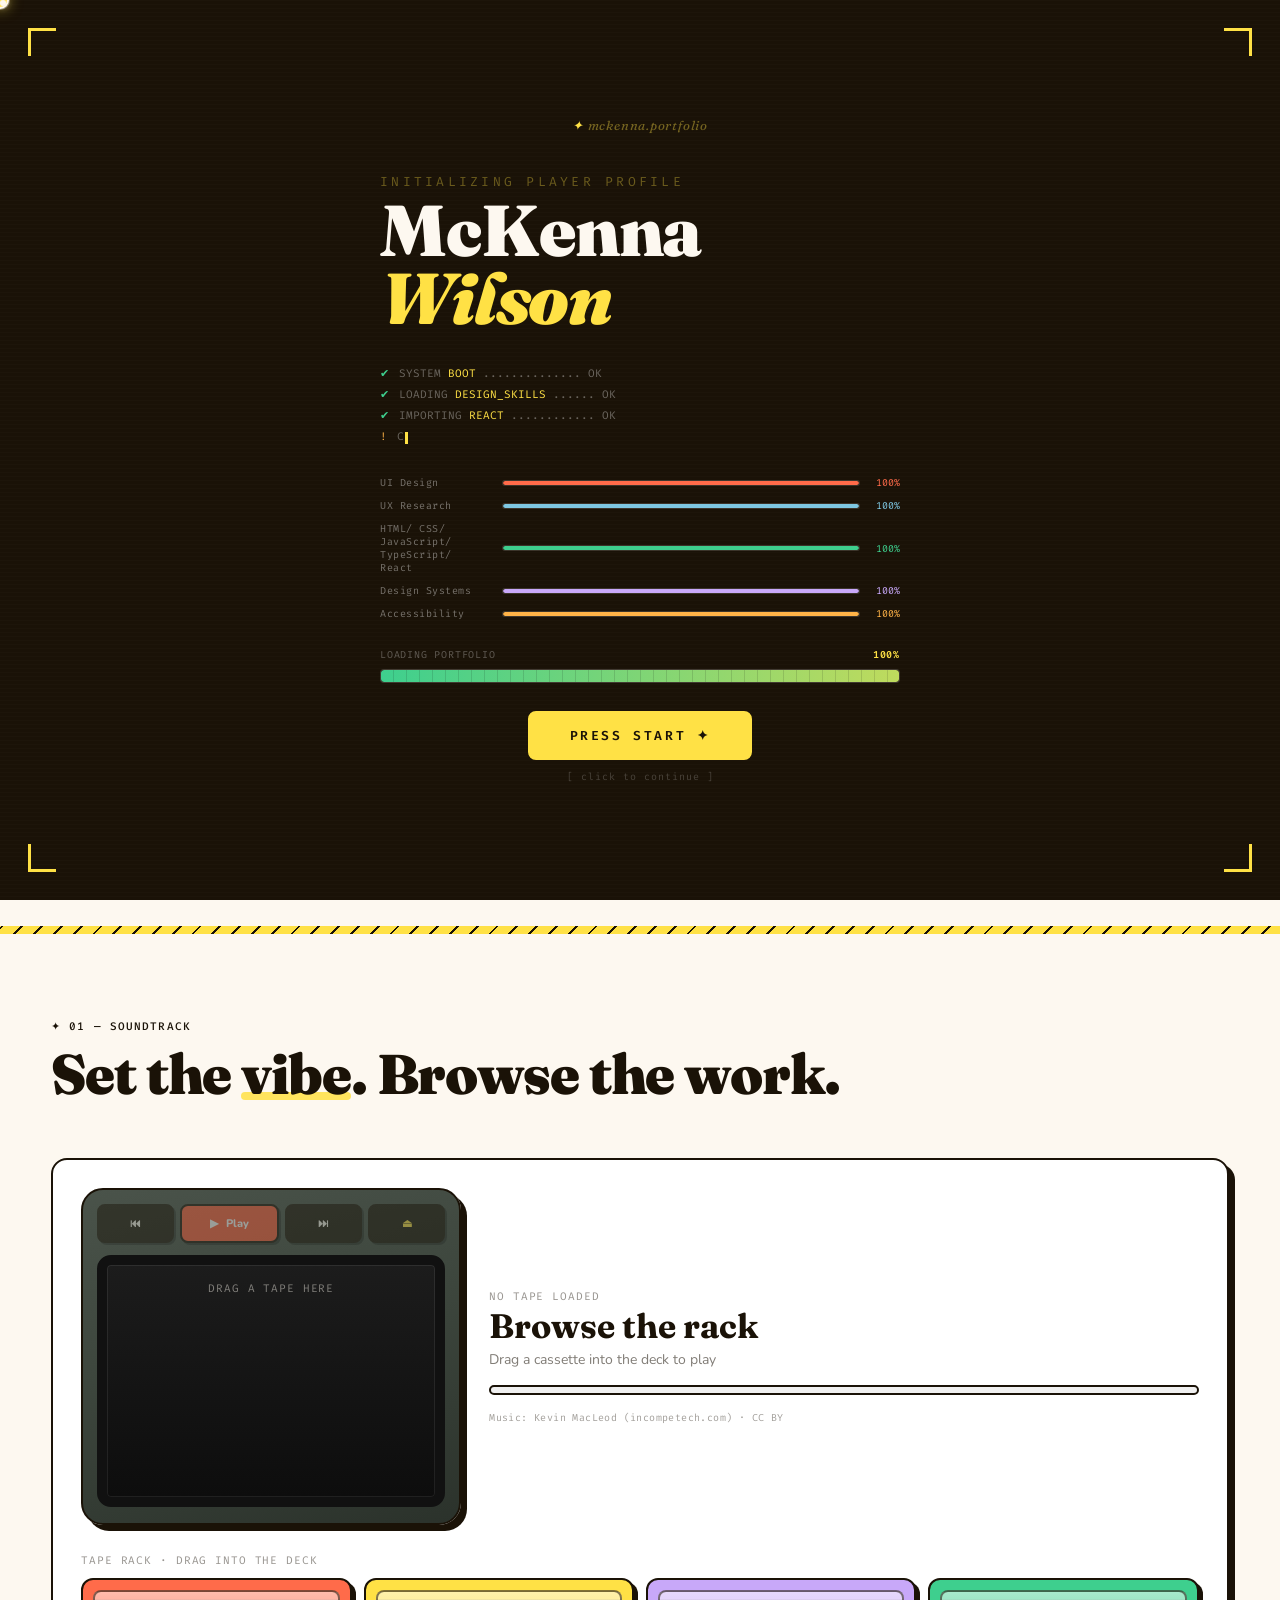
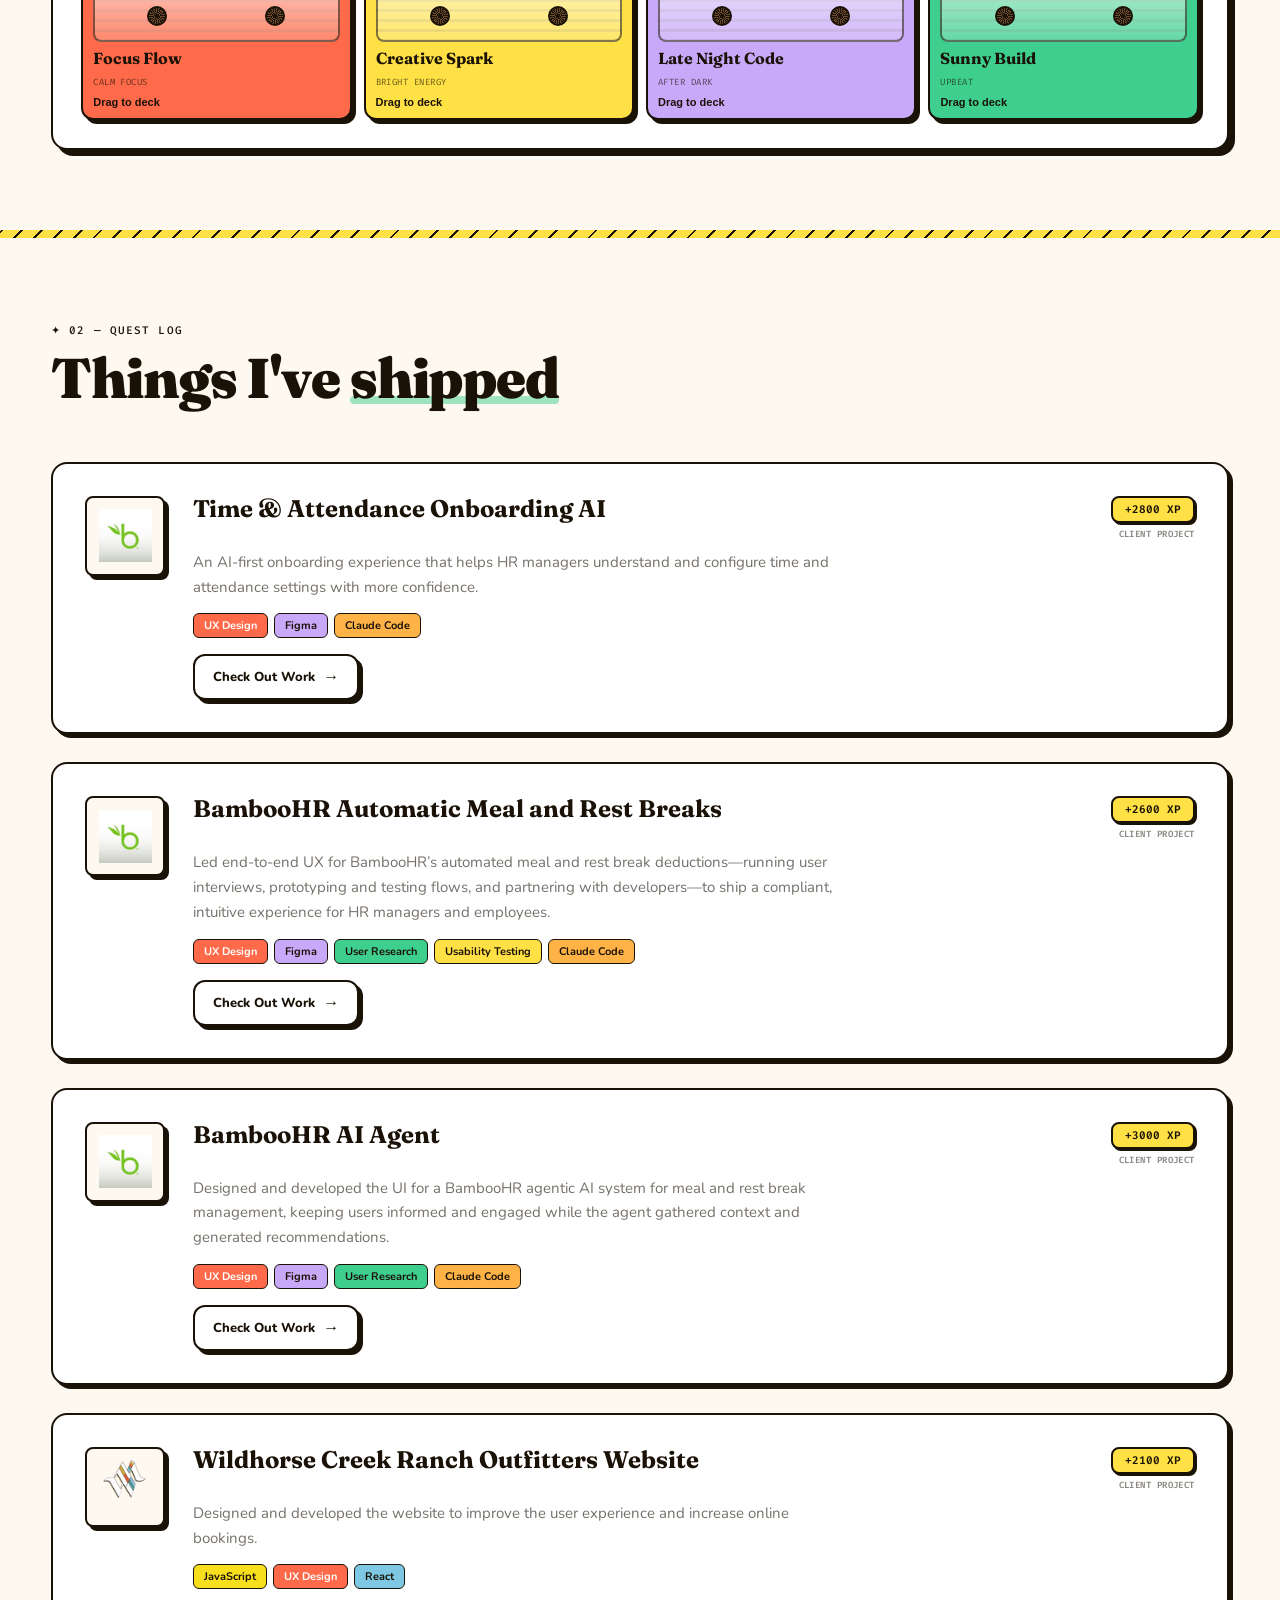
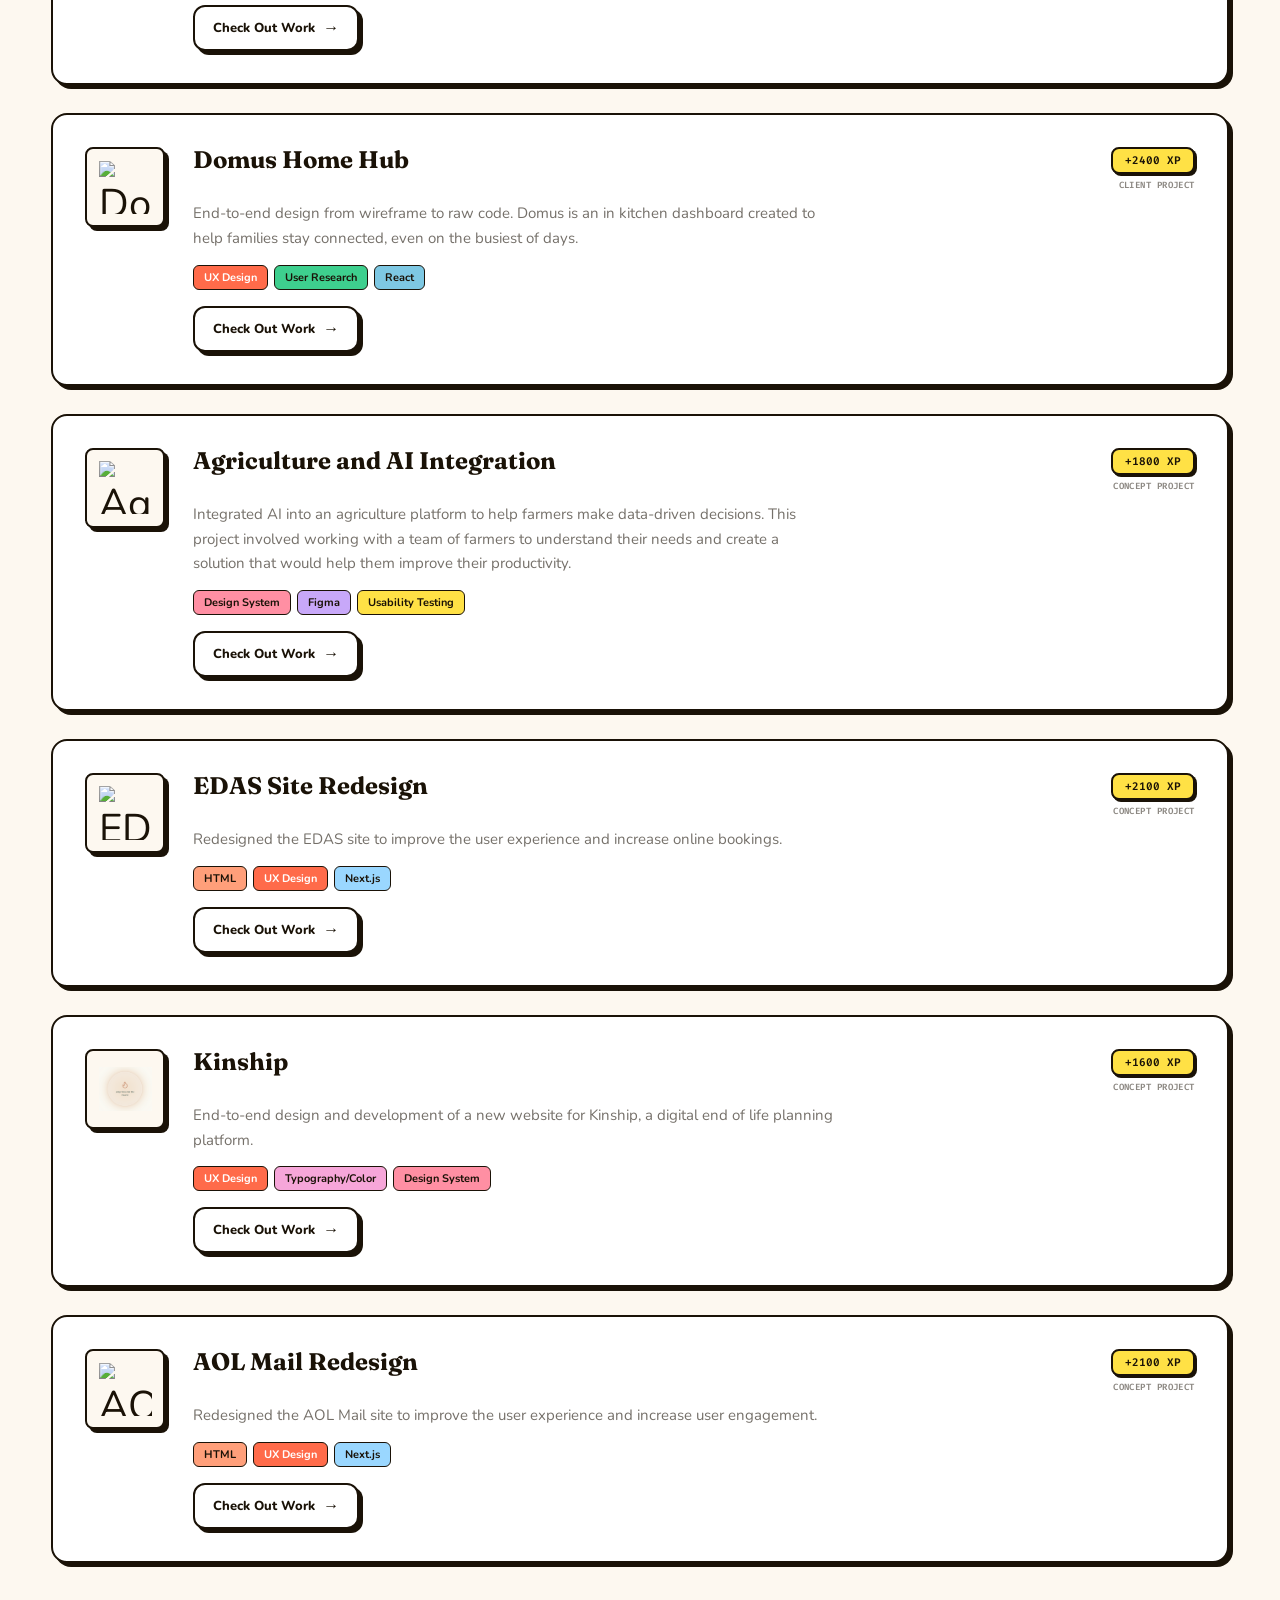
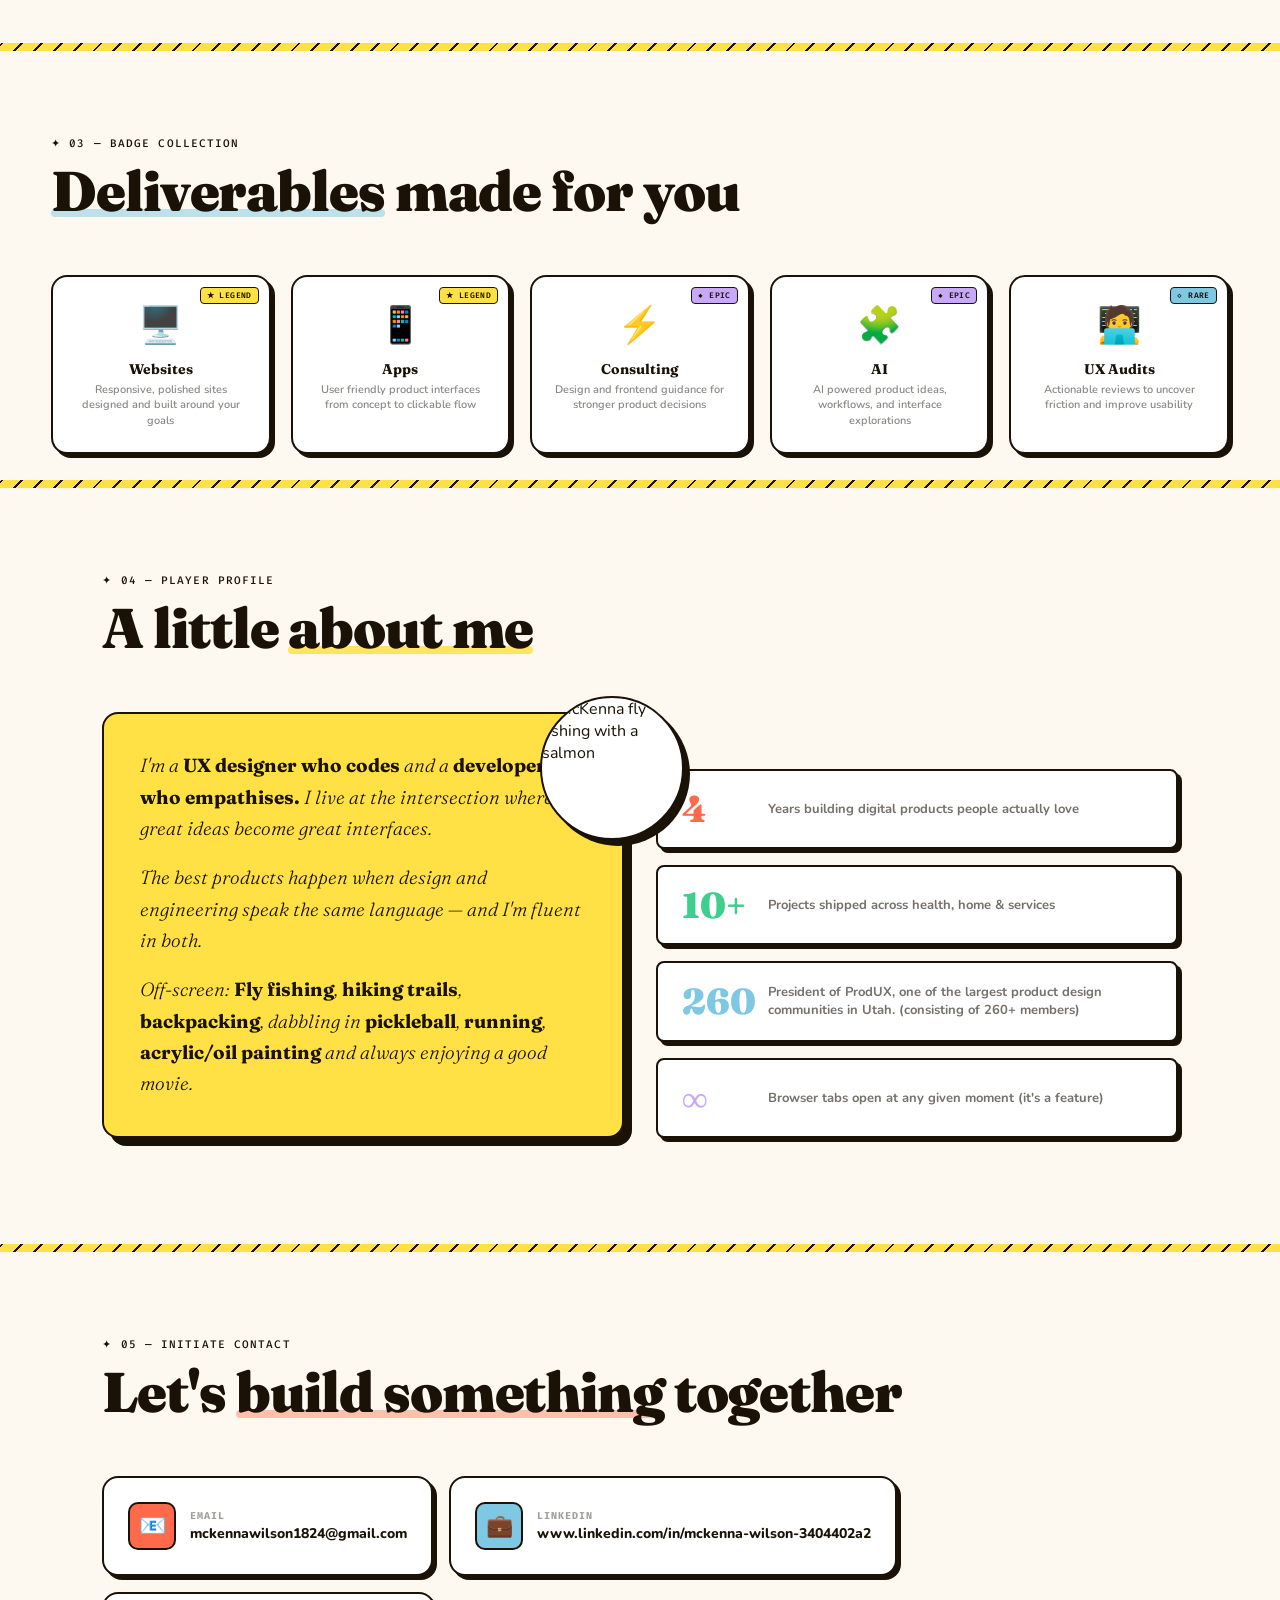
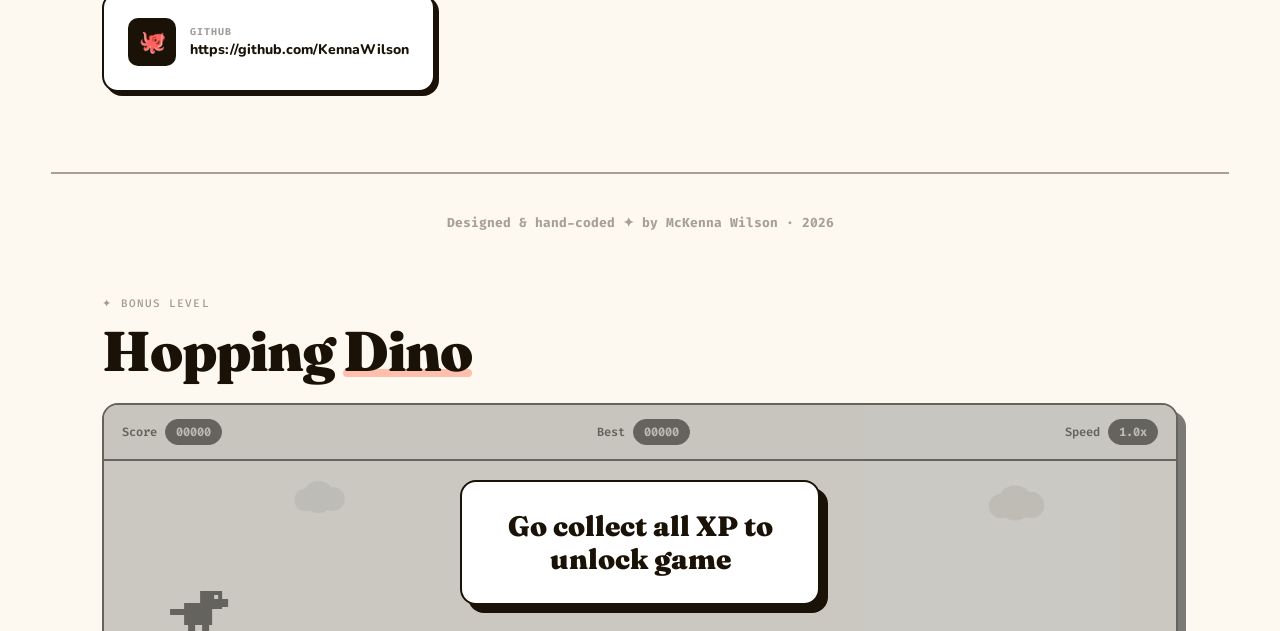
==== commit e7b668e2: "Fix vibe tape restore when returning home Stop clearing session vibe state before restore so a loade" ====
--- a/index.html
+++ b/index.html
@@ -4436,7 +4436,7 @@
           window.addEventListener('pointercancel', onUp);
         }
 
-        function showEmptyState() {
+        function showEmptyState({ clearPersist = true } = {}) {
           loaded = false;
           index = -1;
           deck.classList.remove('has-tape', 'is-playing', 'is-ejecting');
@@ -4447,7 +4447,7 @@
           if (metaEl) metaEl.textContent = 'Drag a cassette into the deck to play';
           if (progressFill) progressFill.style.width = '0%';
           markRack();
-          persist.clearState();
+          if (clearPersist) persist.clearState();
         }
 
         function insertTape(i, { autoplay = true, startAt = 0, animate = true } = {}) {
@@ -4623,10 +4623,10 @@
           persistNow({ playing: loaded && !audio.paused });
         }, true);
 
-        showEmptyState();
-
+        // Read saved state BEFORE emptying UI — showEmptyState used to wipe it first.
         const saved = persist.loadState();
         if (saved && saved.loaded) {
+          showEmptyState({ clearPersist: false });
           suppressPersist = true;
           insertTape(saved.index, {
             autoplay: !!saved.playing,
@@ -4640,6 +4640,8 @@
             playing: !!saved.playing,
             loaded: true
           });
+        } else {
+          showEmptyState();
         }
       })();
 
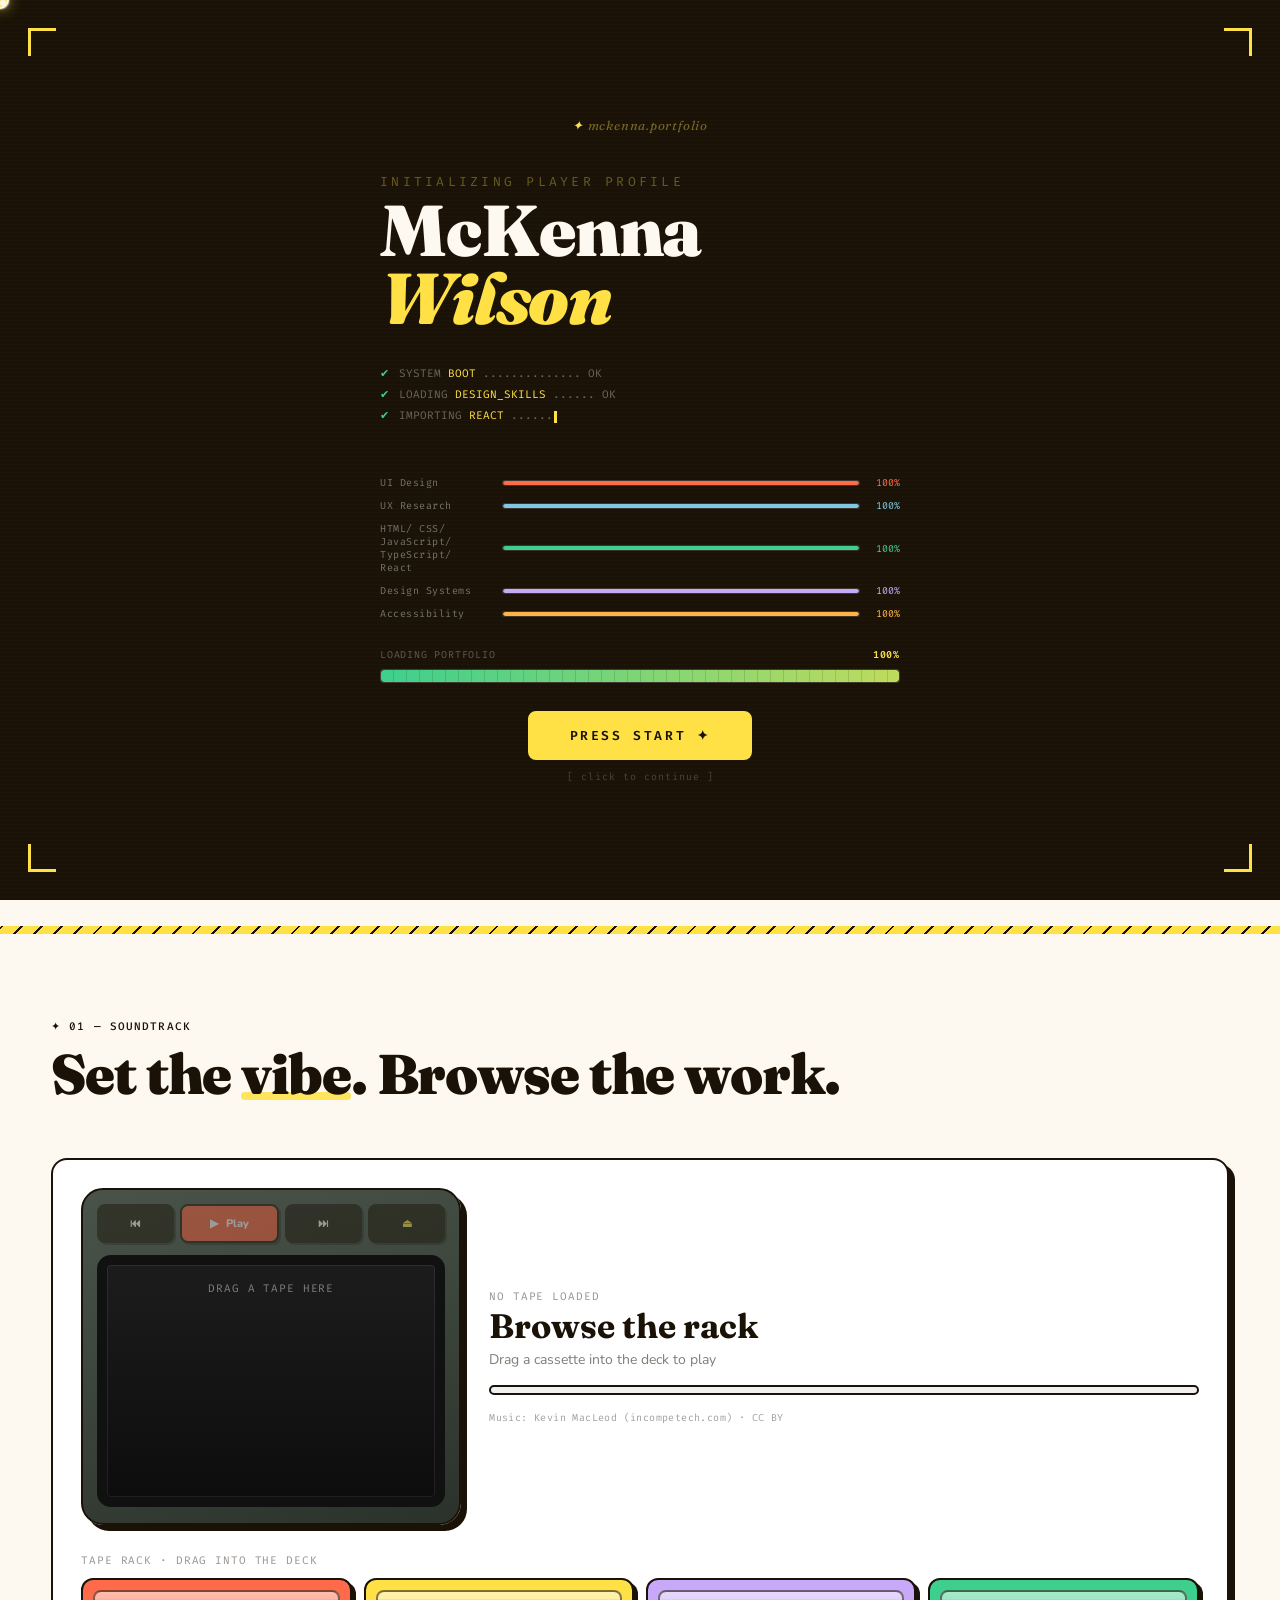
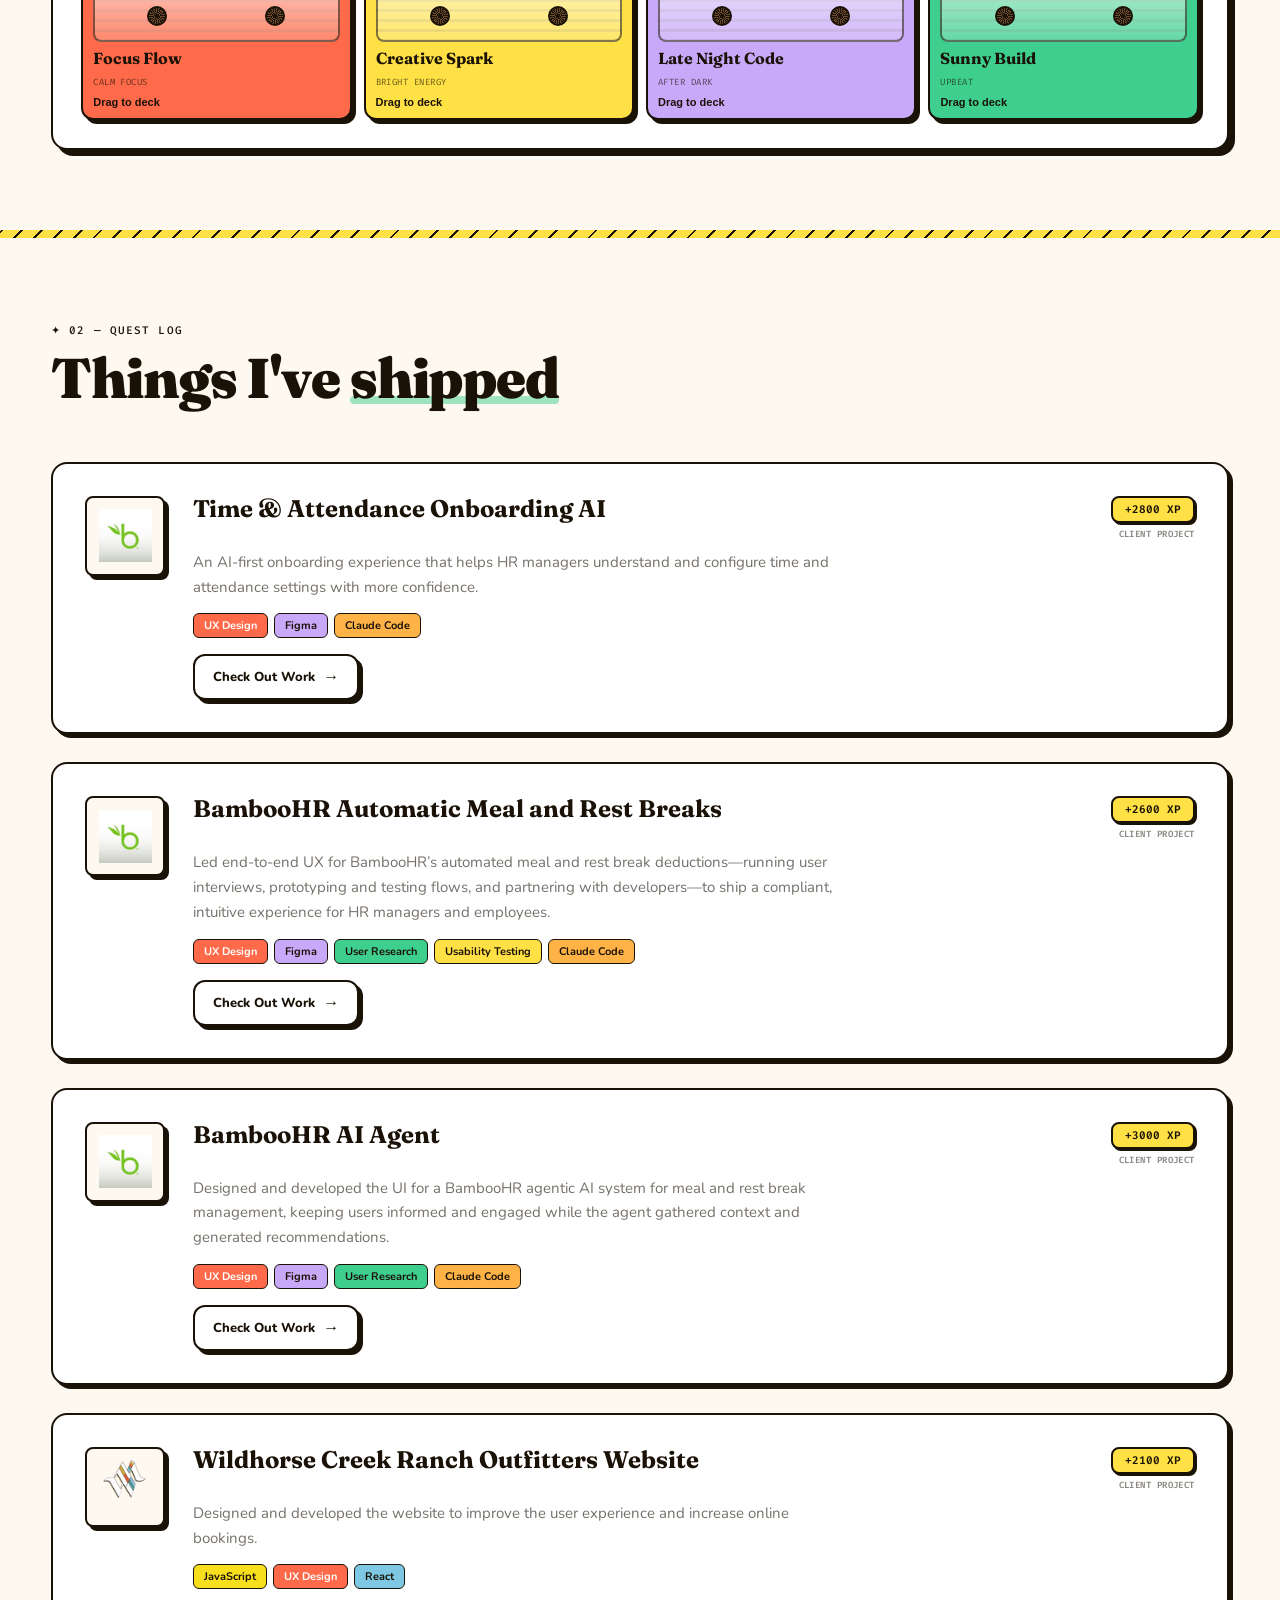
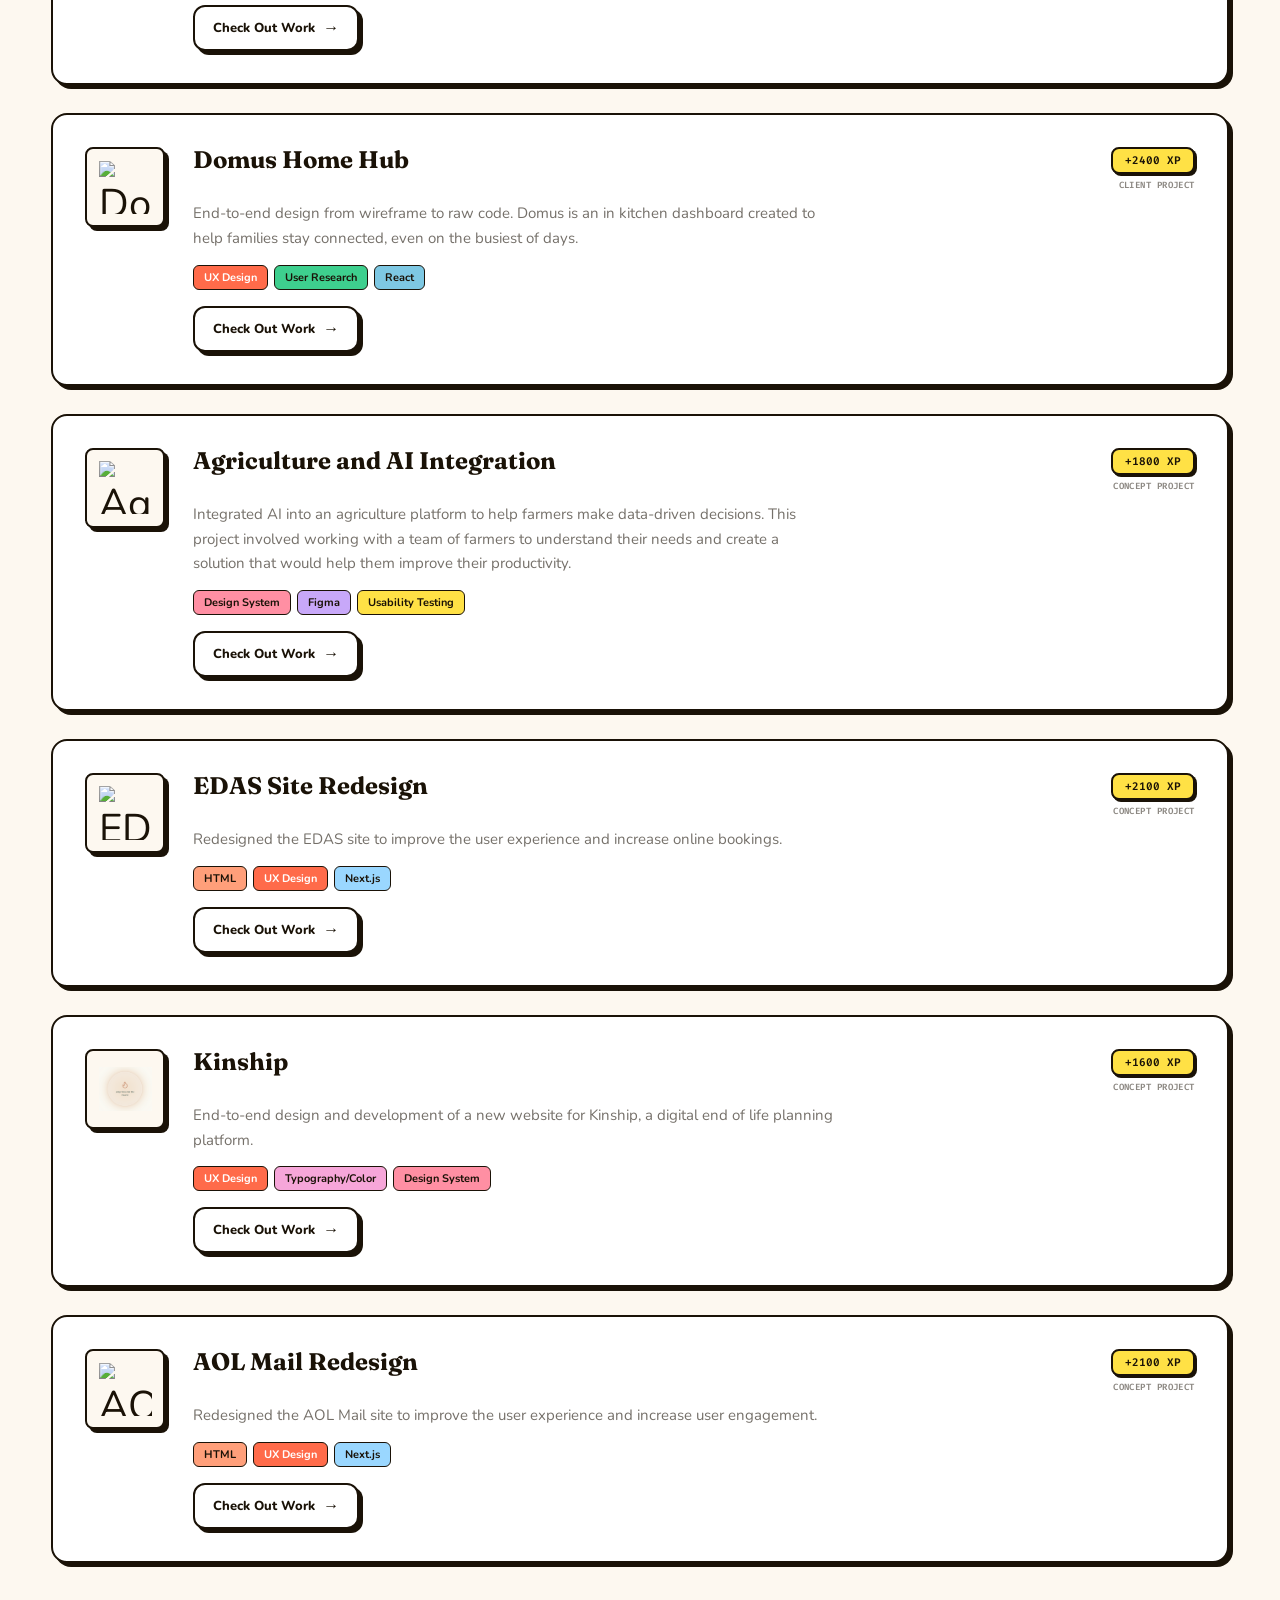
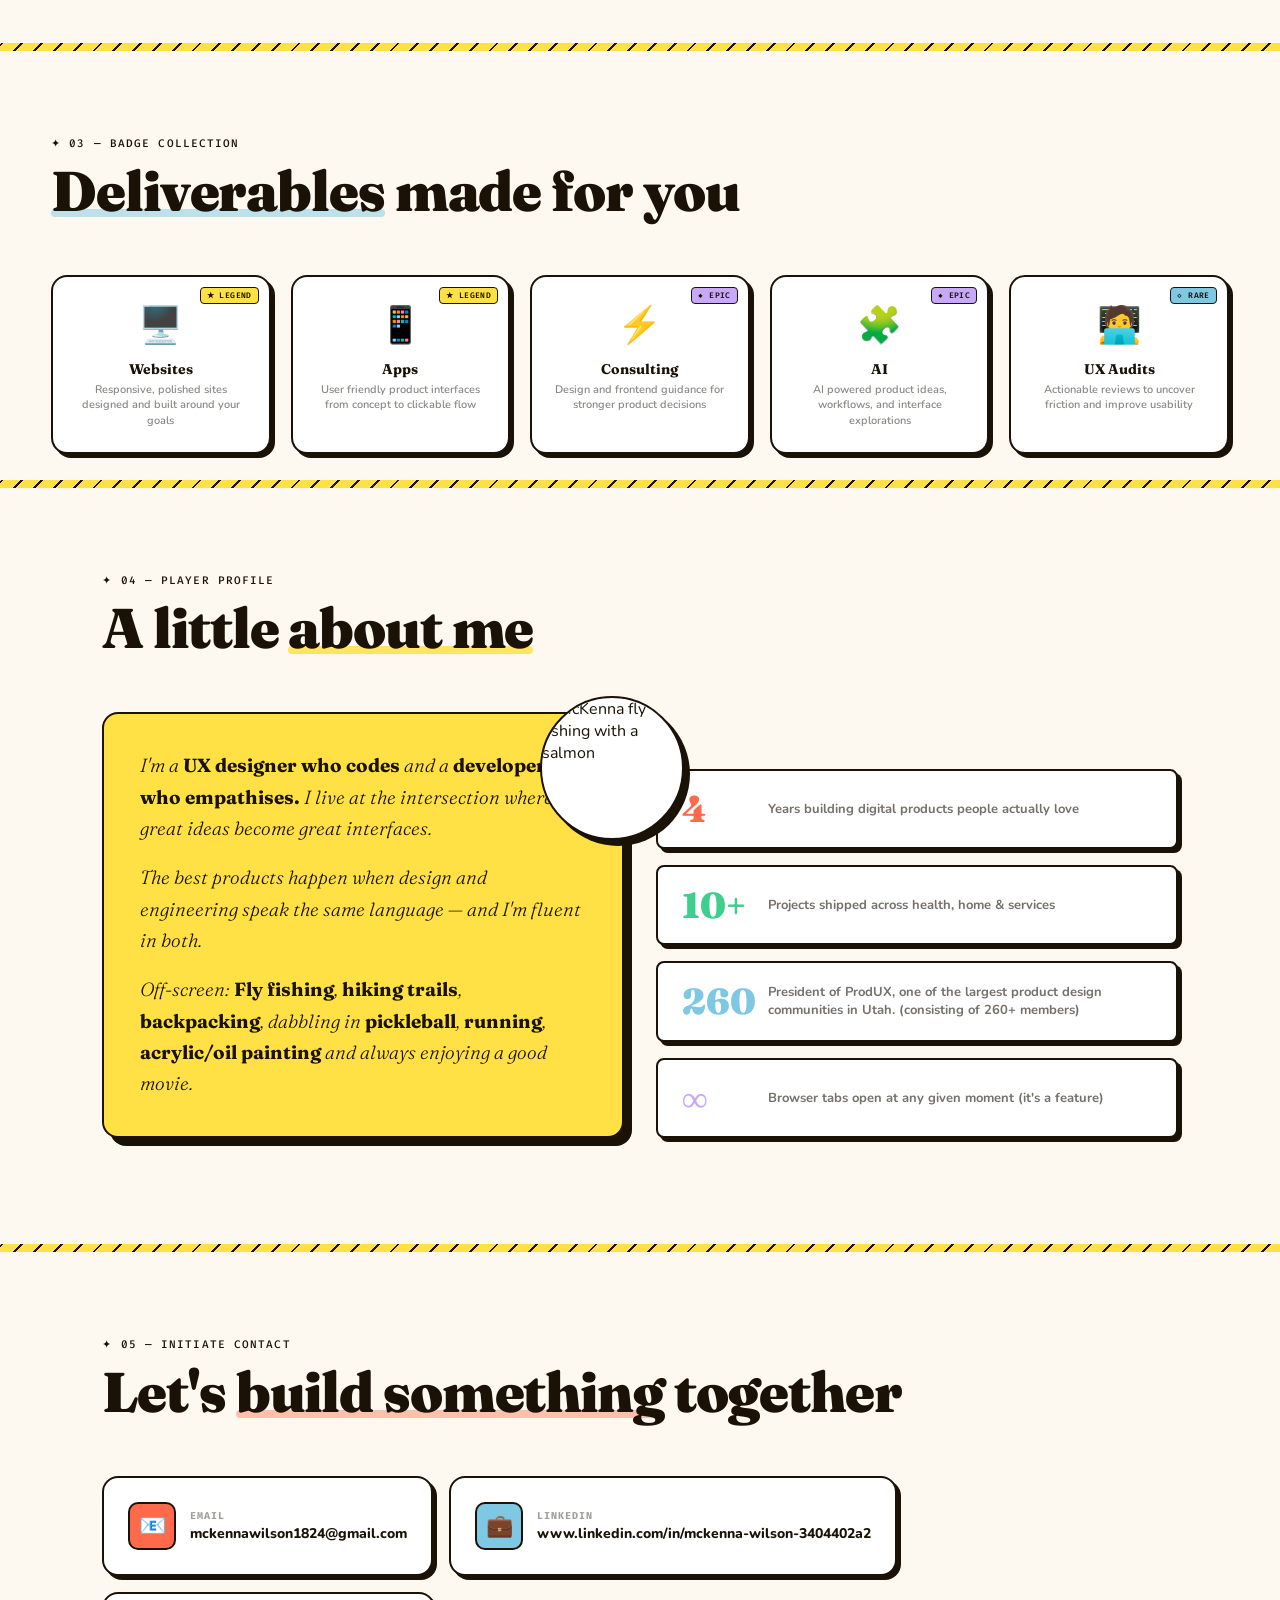
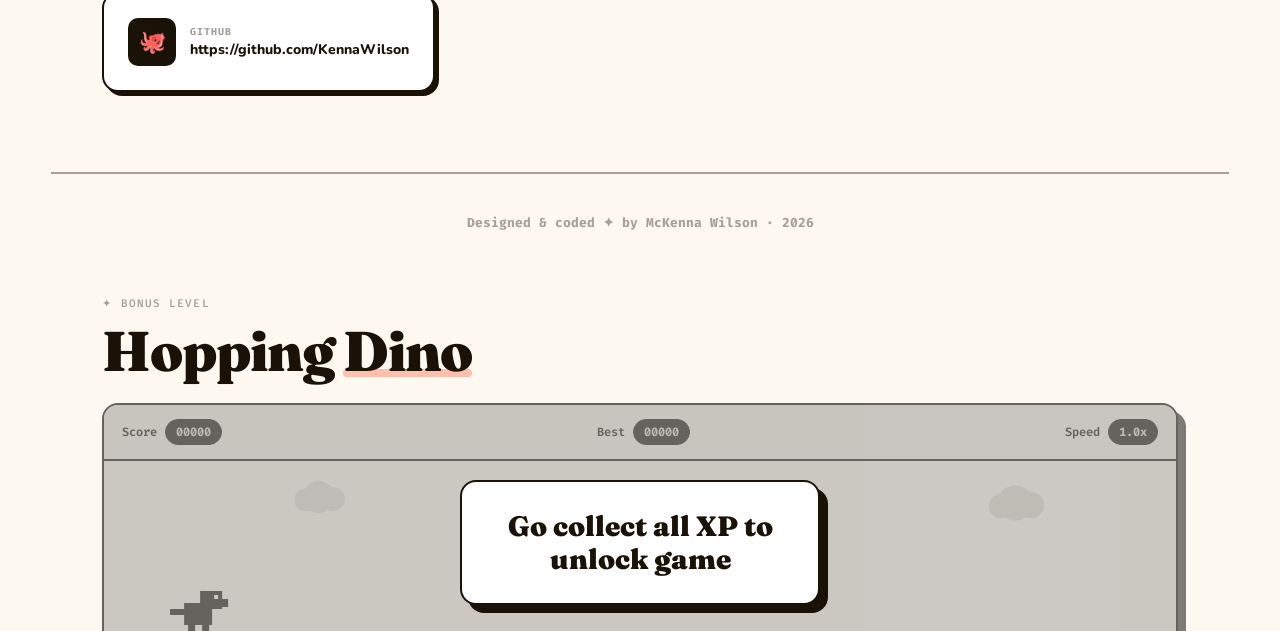
==== commit 57146cf5: "Rename Vibe nav to Soundtrack and shorten footer credit Update navigation labels across the site and" ====
--- a/index.html
+++ b/index.html
@@ -3191,7 +3191,7 @@
     <a href="#home" class="nav-logo">✦ McKenna Wilson</a>
     <div class="nav-menu" id="navMenu">
       <div class="nav-links">
-        <a href="#vibe">Vibe</a>
+        <a href="#vibe">Soundtrack</a>
         <a href="#projects">Work</a>
         <a href="#achievements">Badges</a>
         <a href="#about">About</a>
@@ -3695,7 +3695,7 @@
     </div>
 
     <footer>
-      <p>Designed &amp; hand-coded ✦ by McKenna Wilson · 2026</p>
+      <p>Designed &amp; coded ✦ by McKenna Wilson · 2026</p>
     </footer>
 
     <section class="bonus-game" id="bonusGame" aria-label="Bonus hopping dino game">
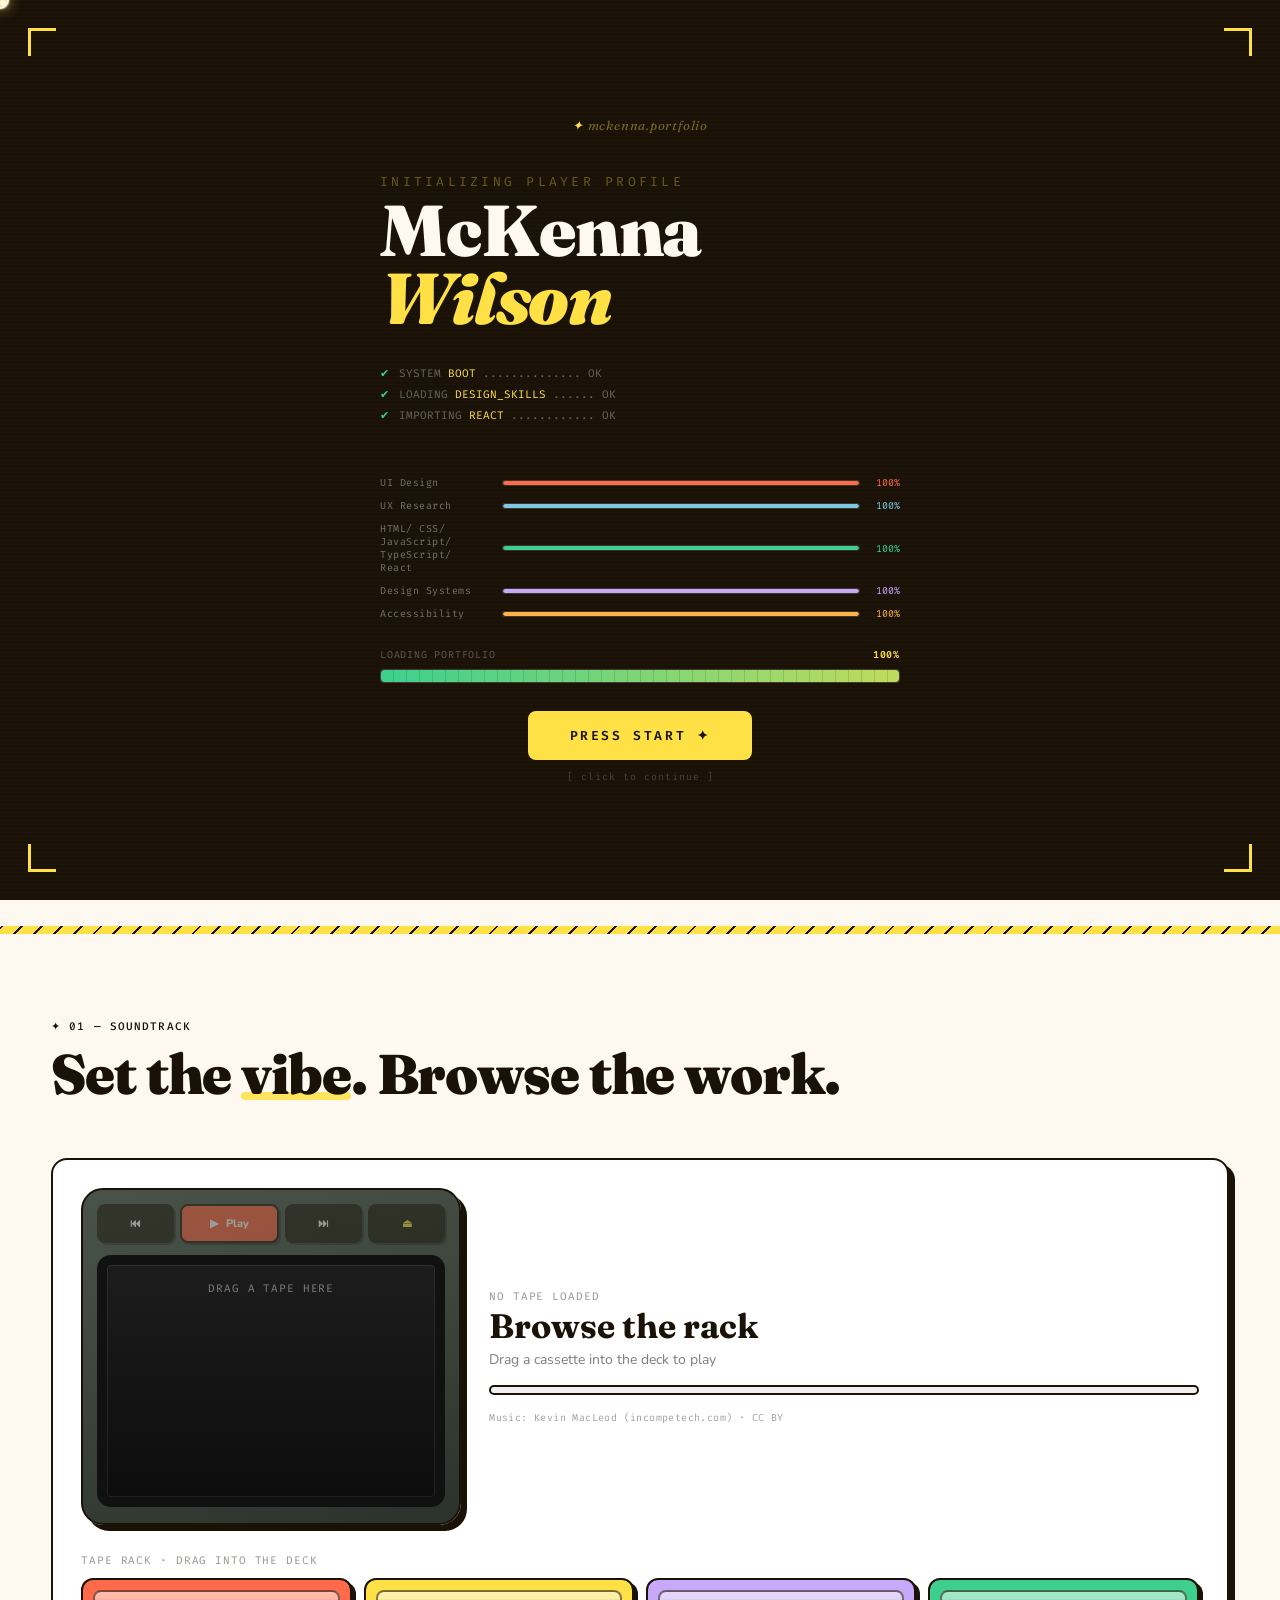
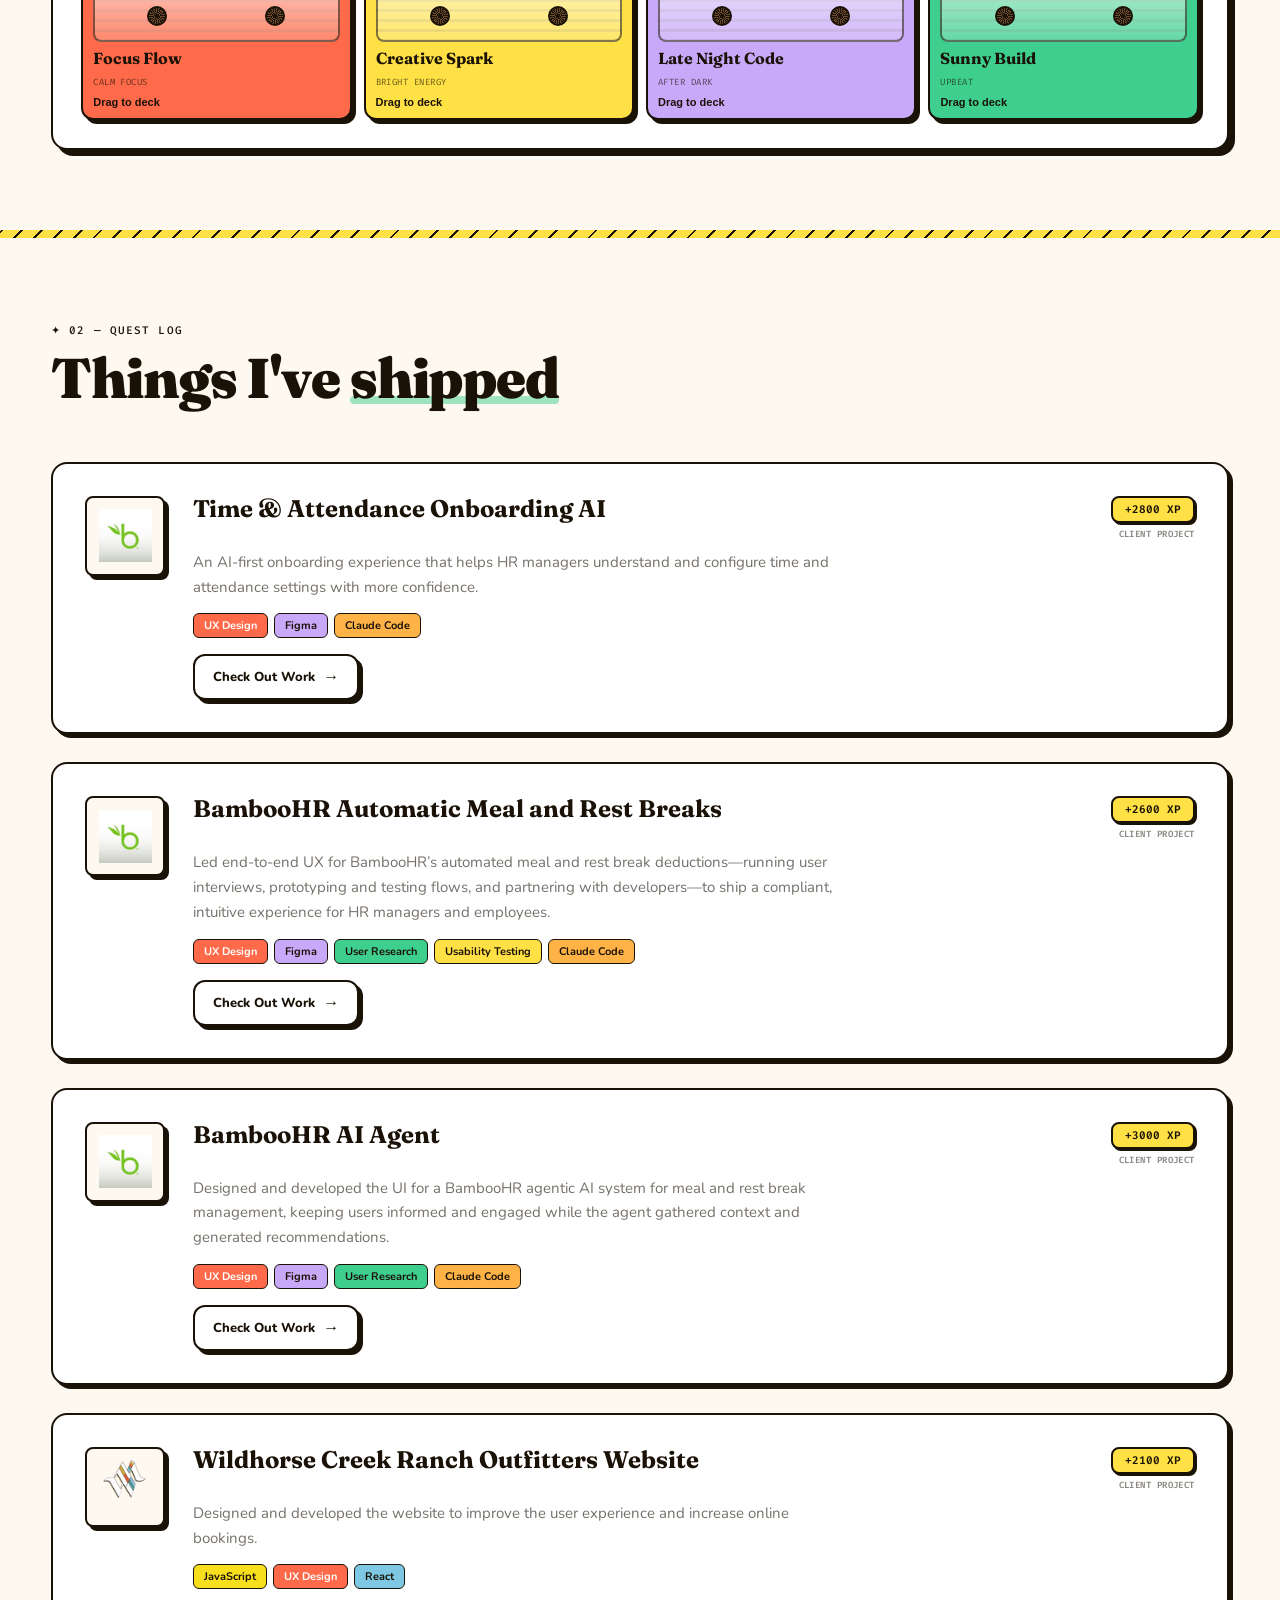
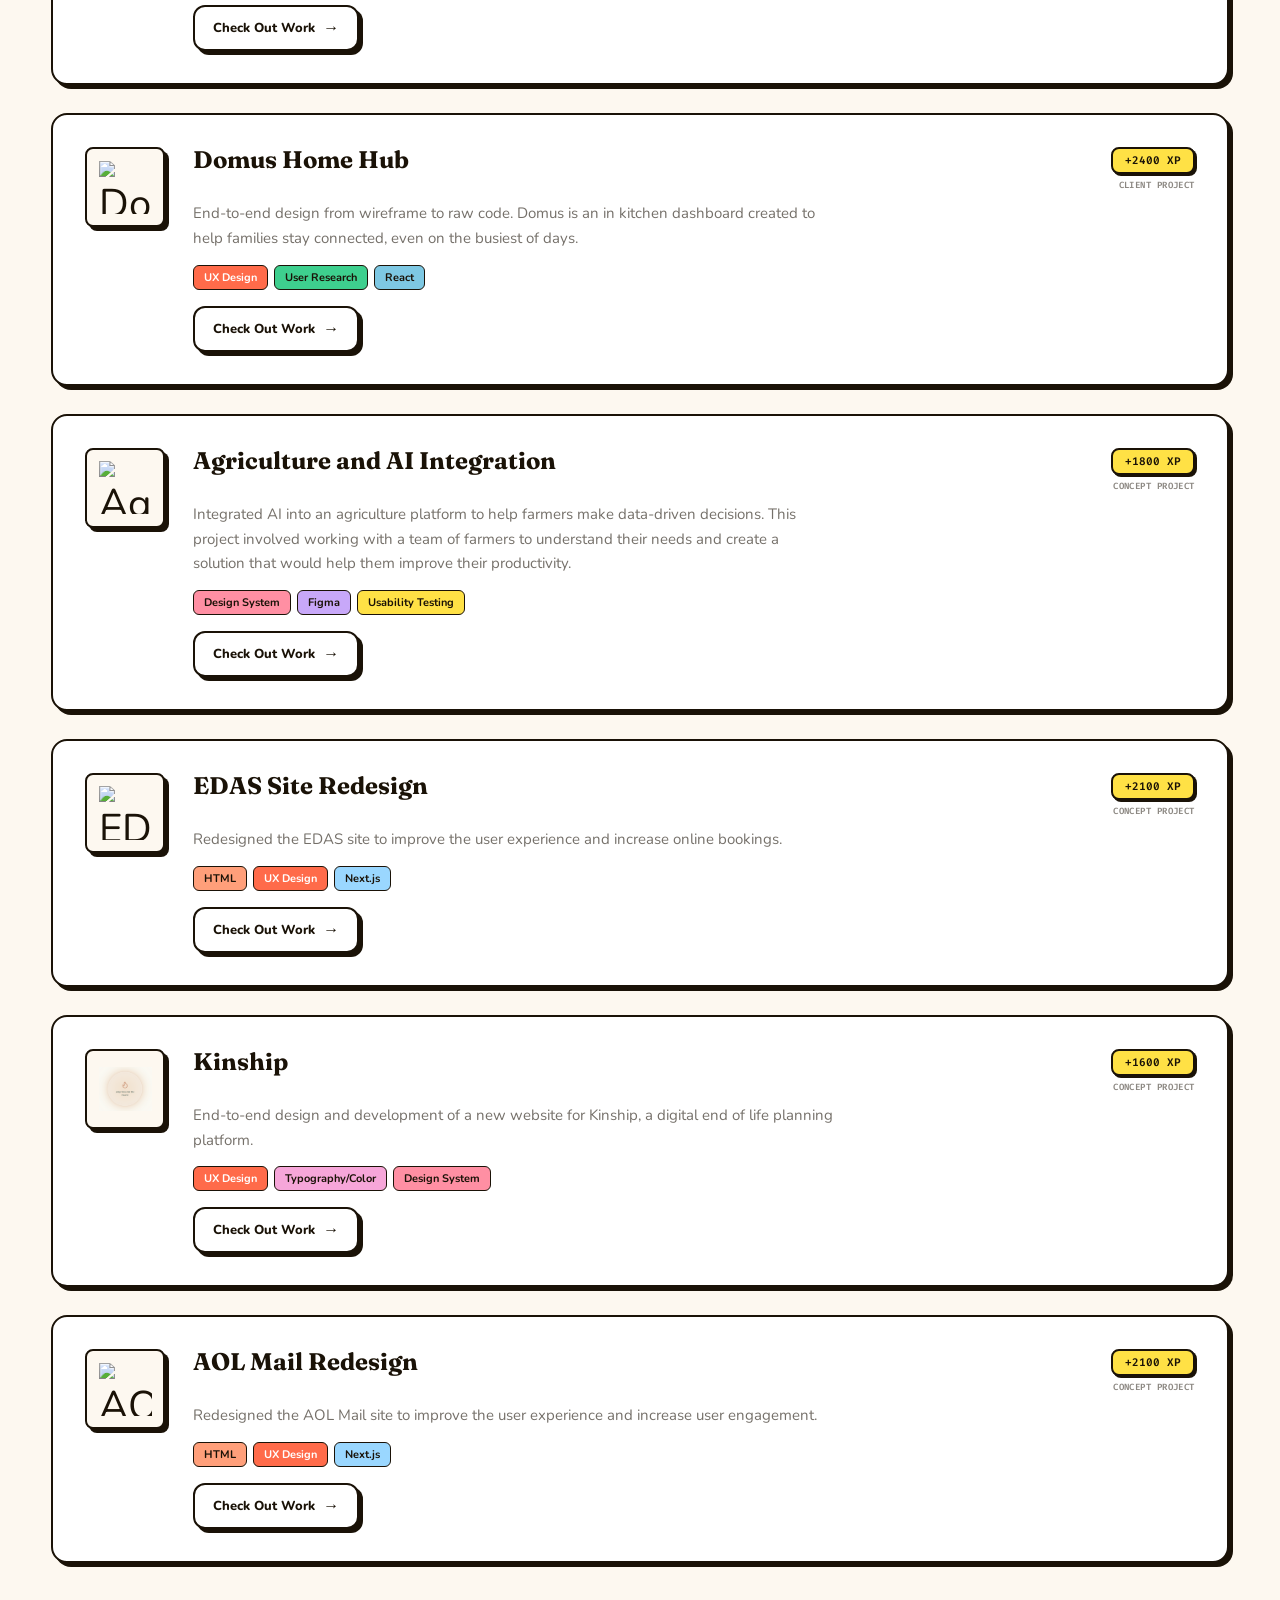
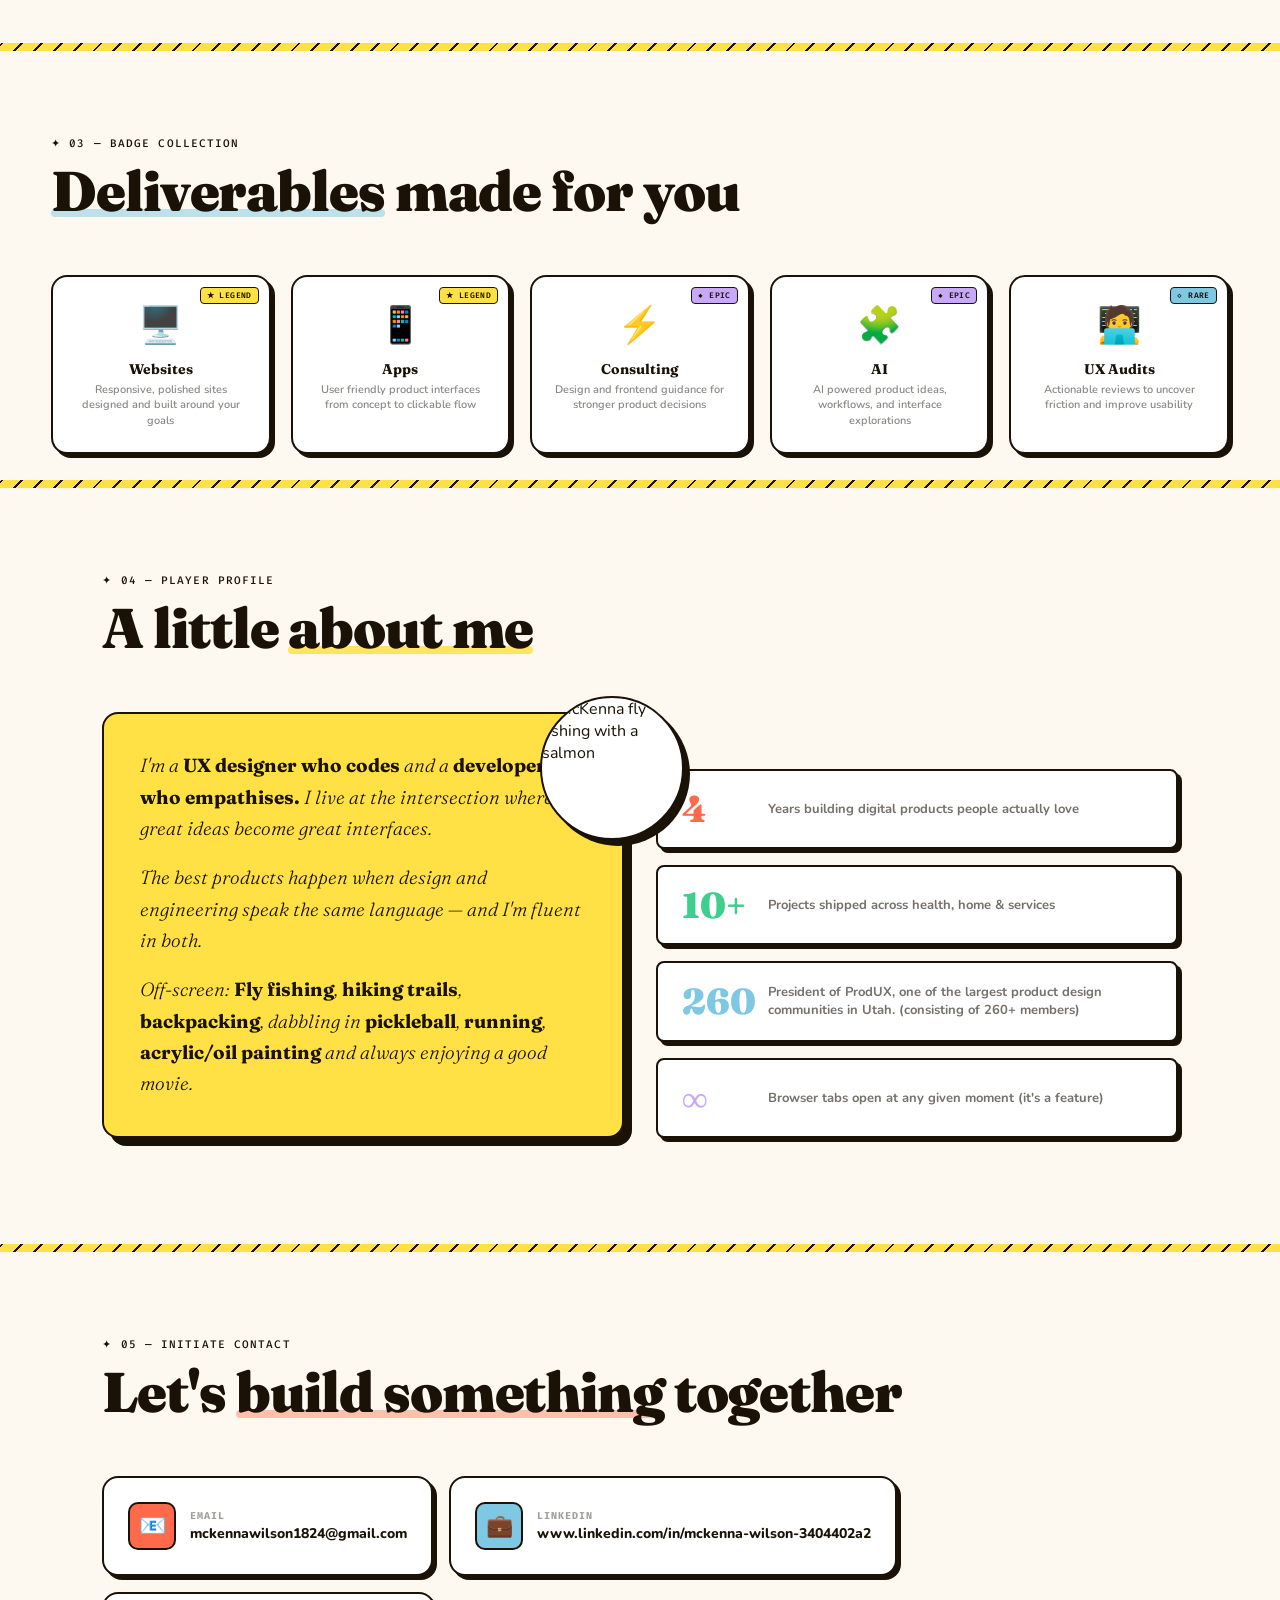
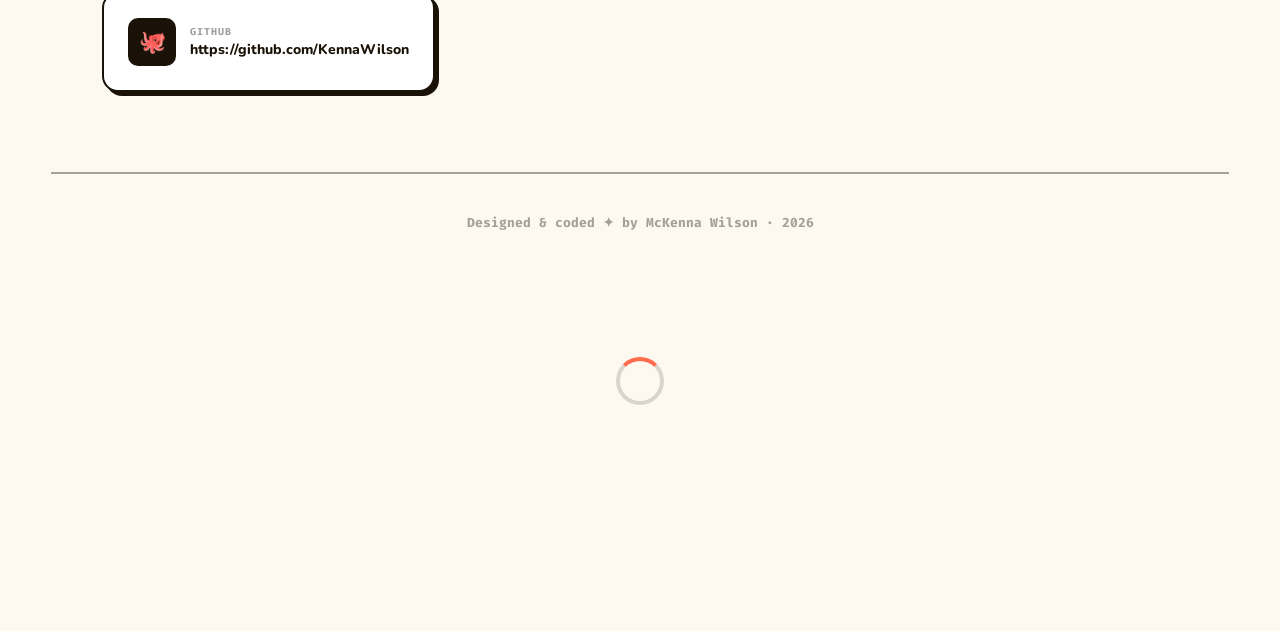
==== commit 596c148b: "Force-refresh Focus Flow with Concentration asset Rename the track file and cache-bust vibe assets s" ====
--- a/index.html
+++ b/index.html
@@ -3732,7 +3732,7 @@
       </div>
     </section>
 
-    <script src="assets/vibes/vibe-persist.js"></script>
+    <script src="assets/vibes/vibe-persist.js?v=20261105c"></script>
     <script>
       // Cursor (desktop only)
       if (window.matchMedia('(min-width: 821px)').matches) {
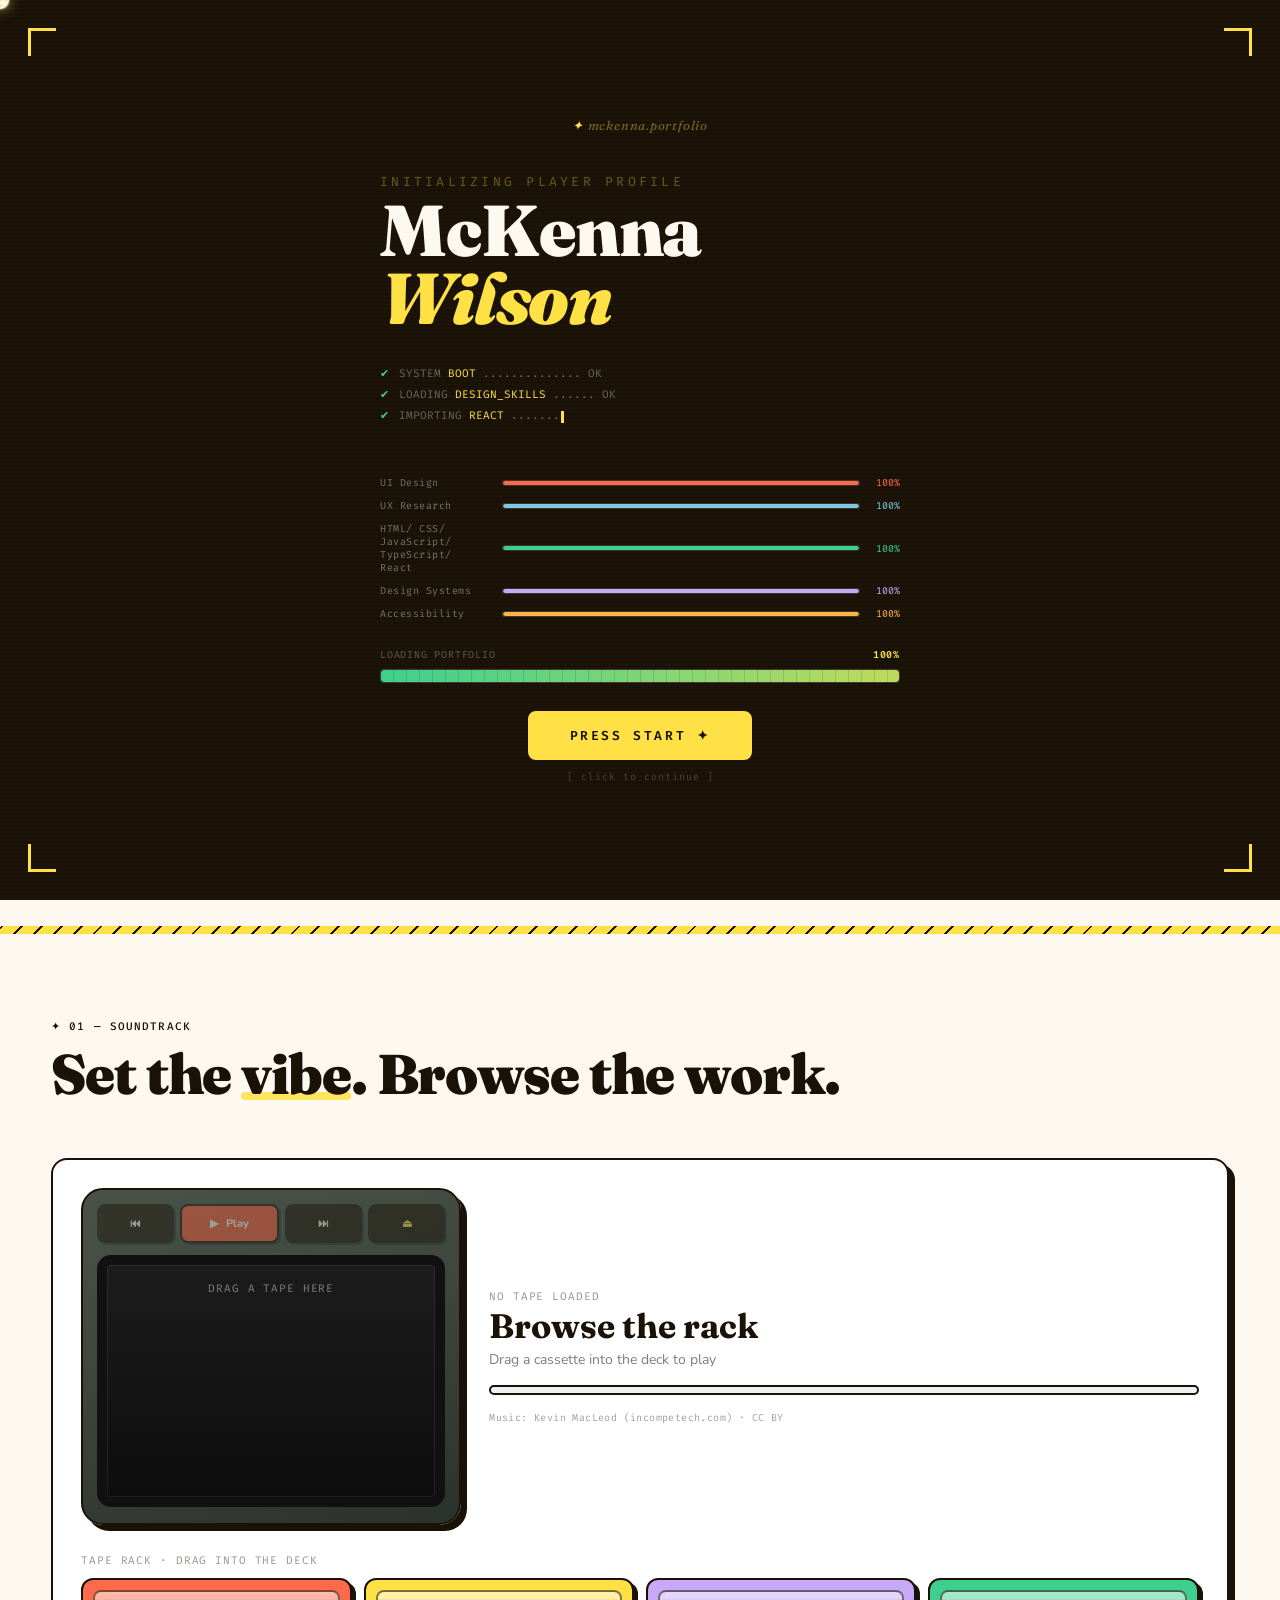
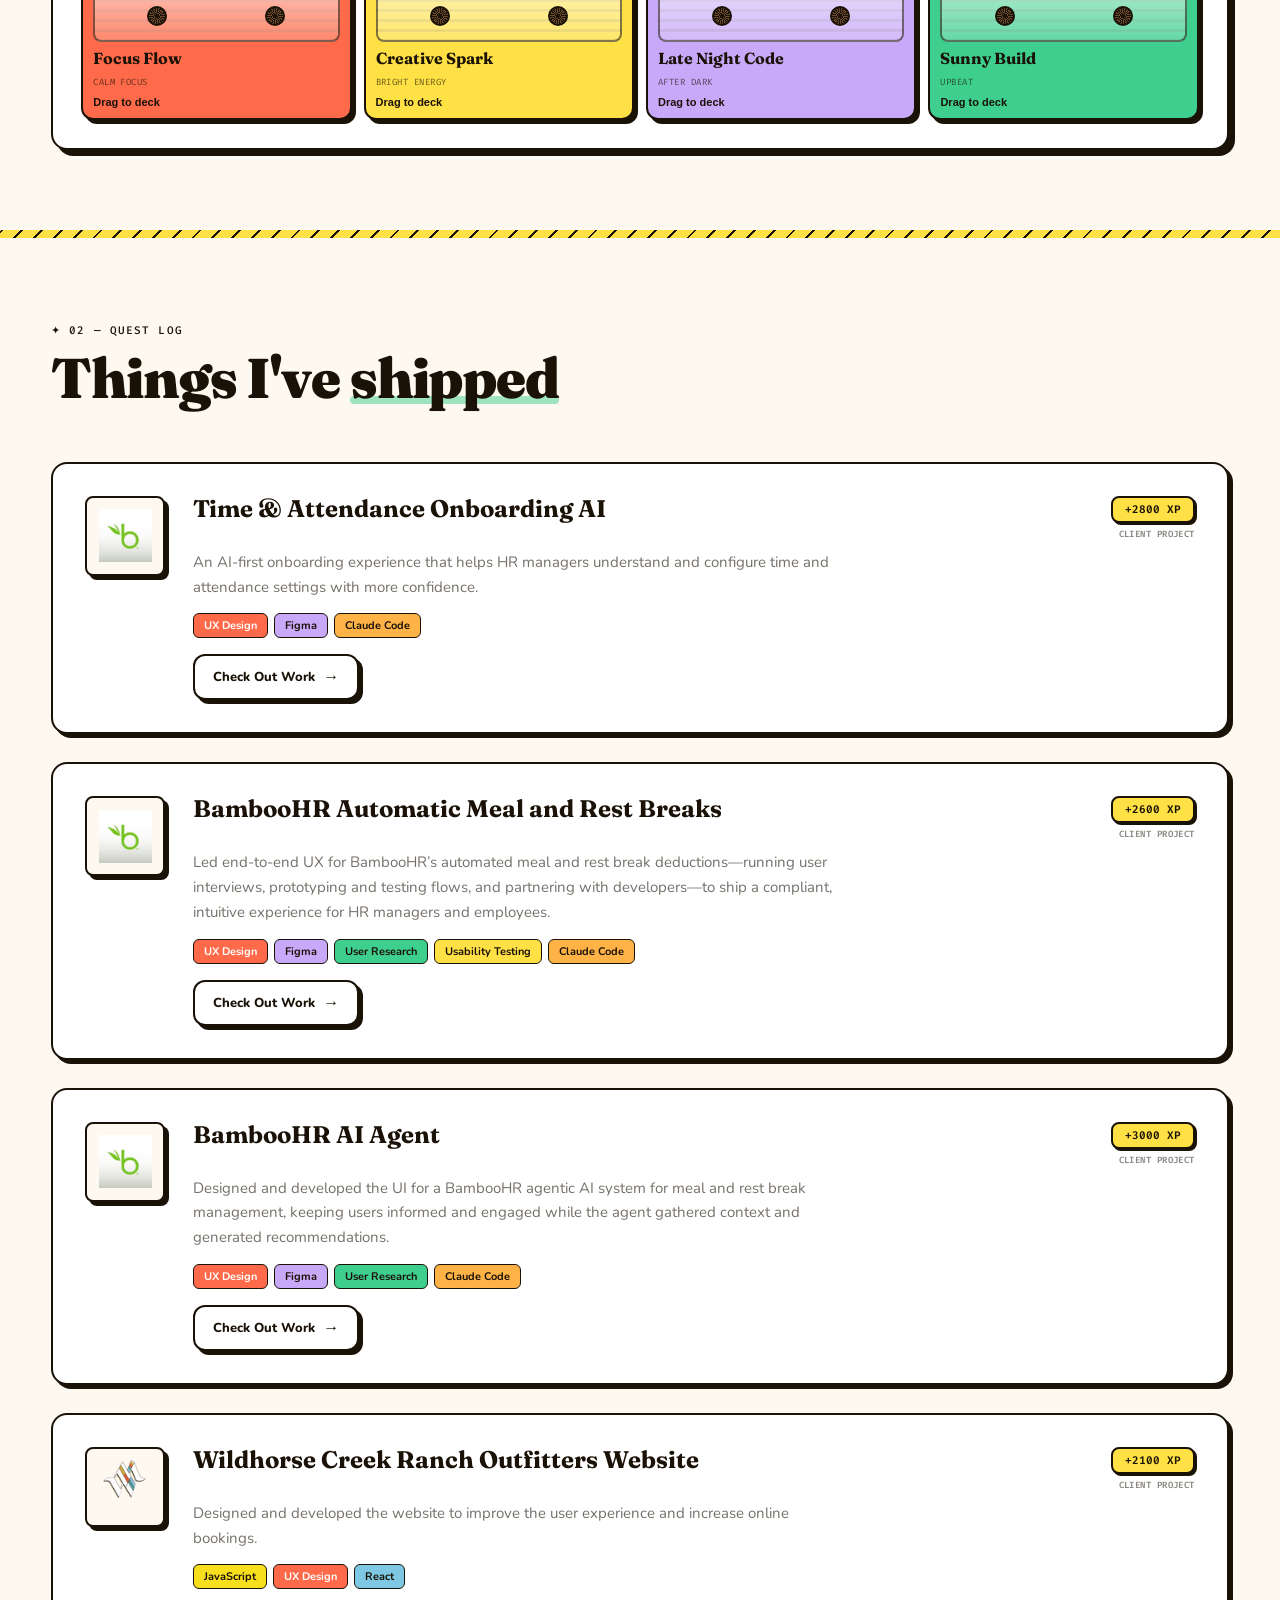
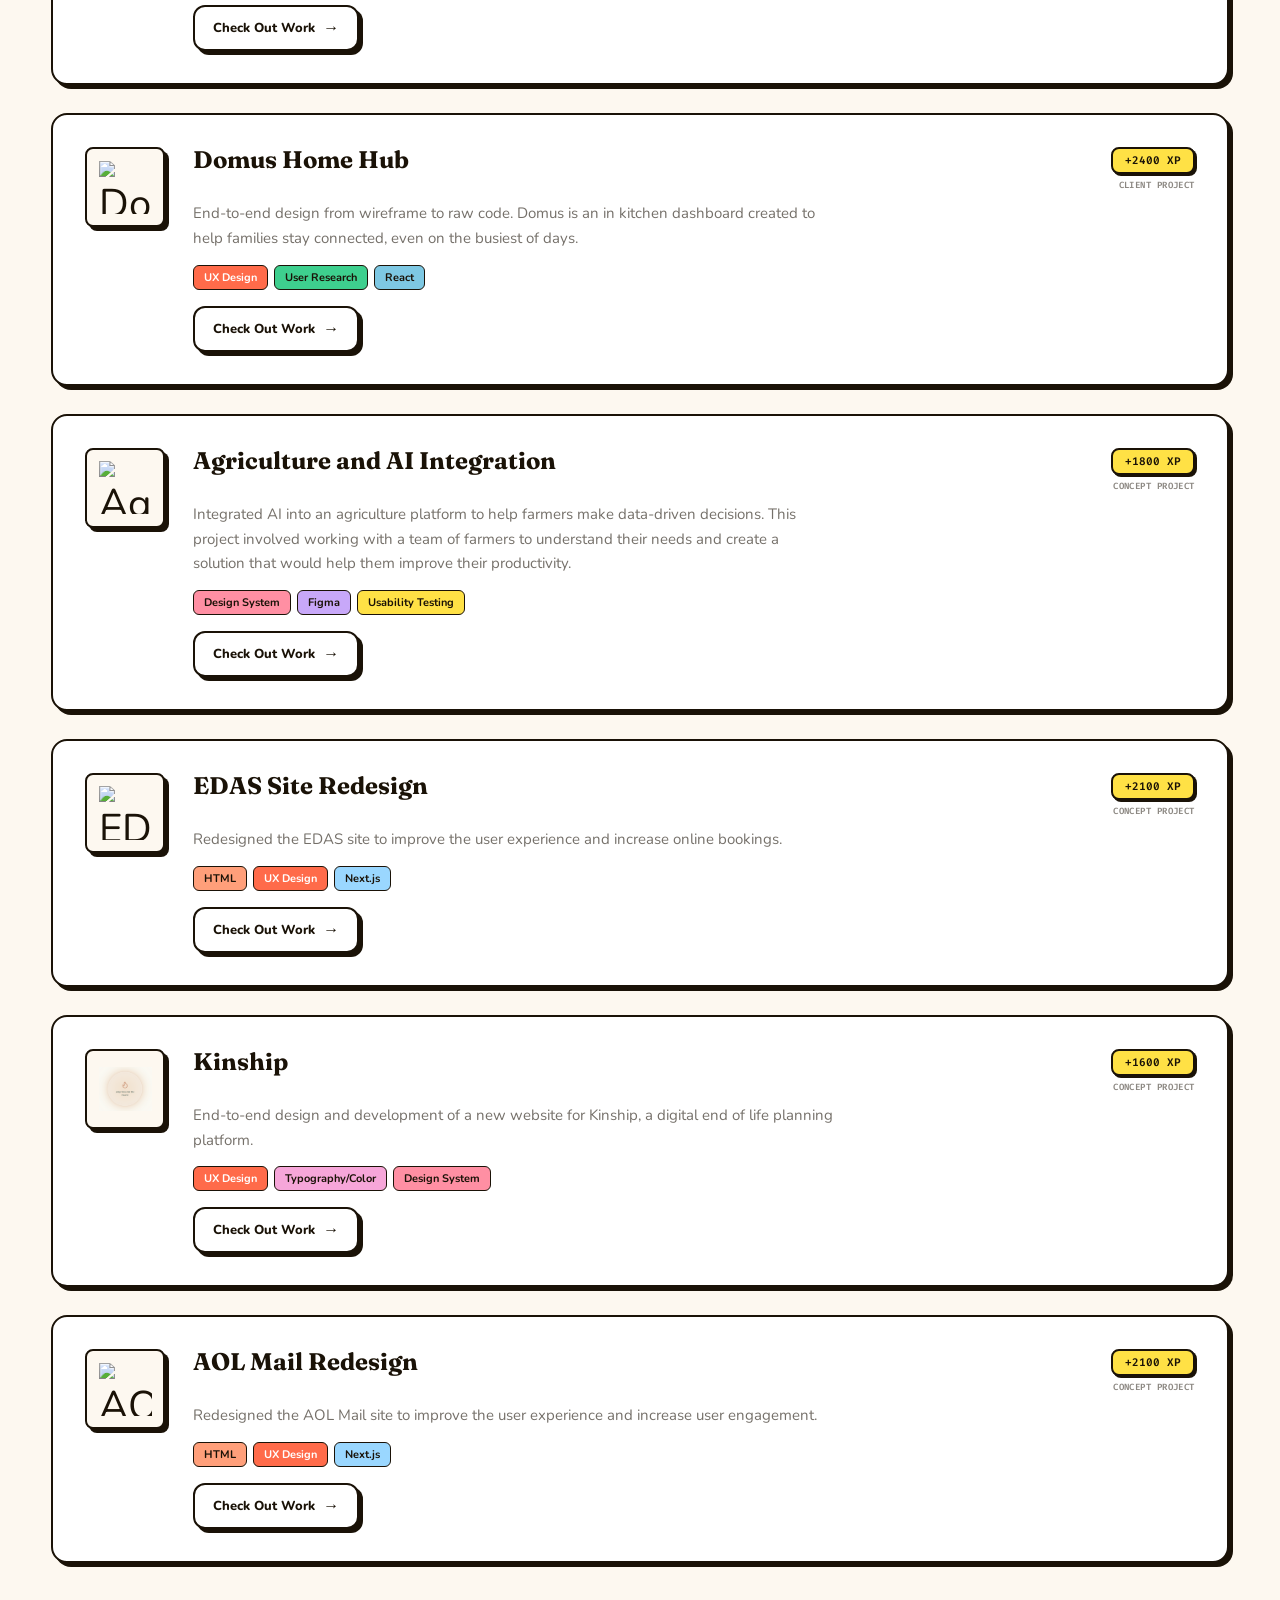
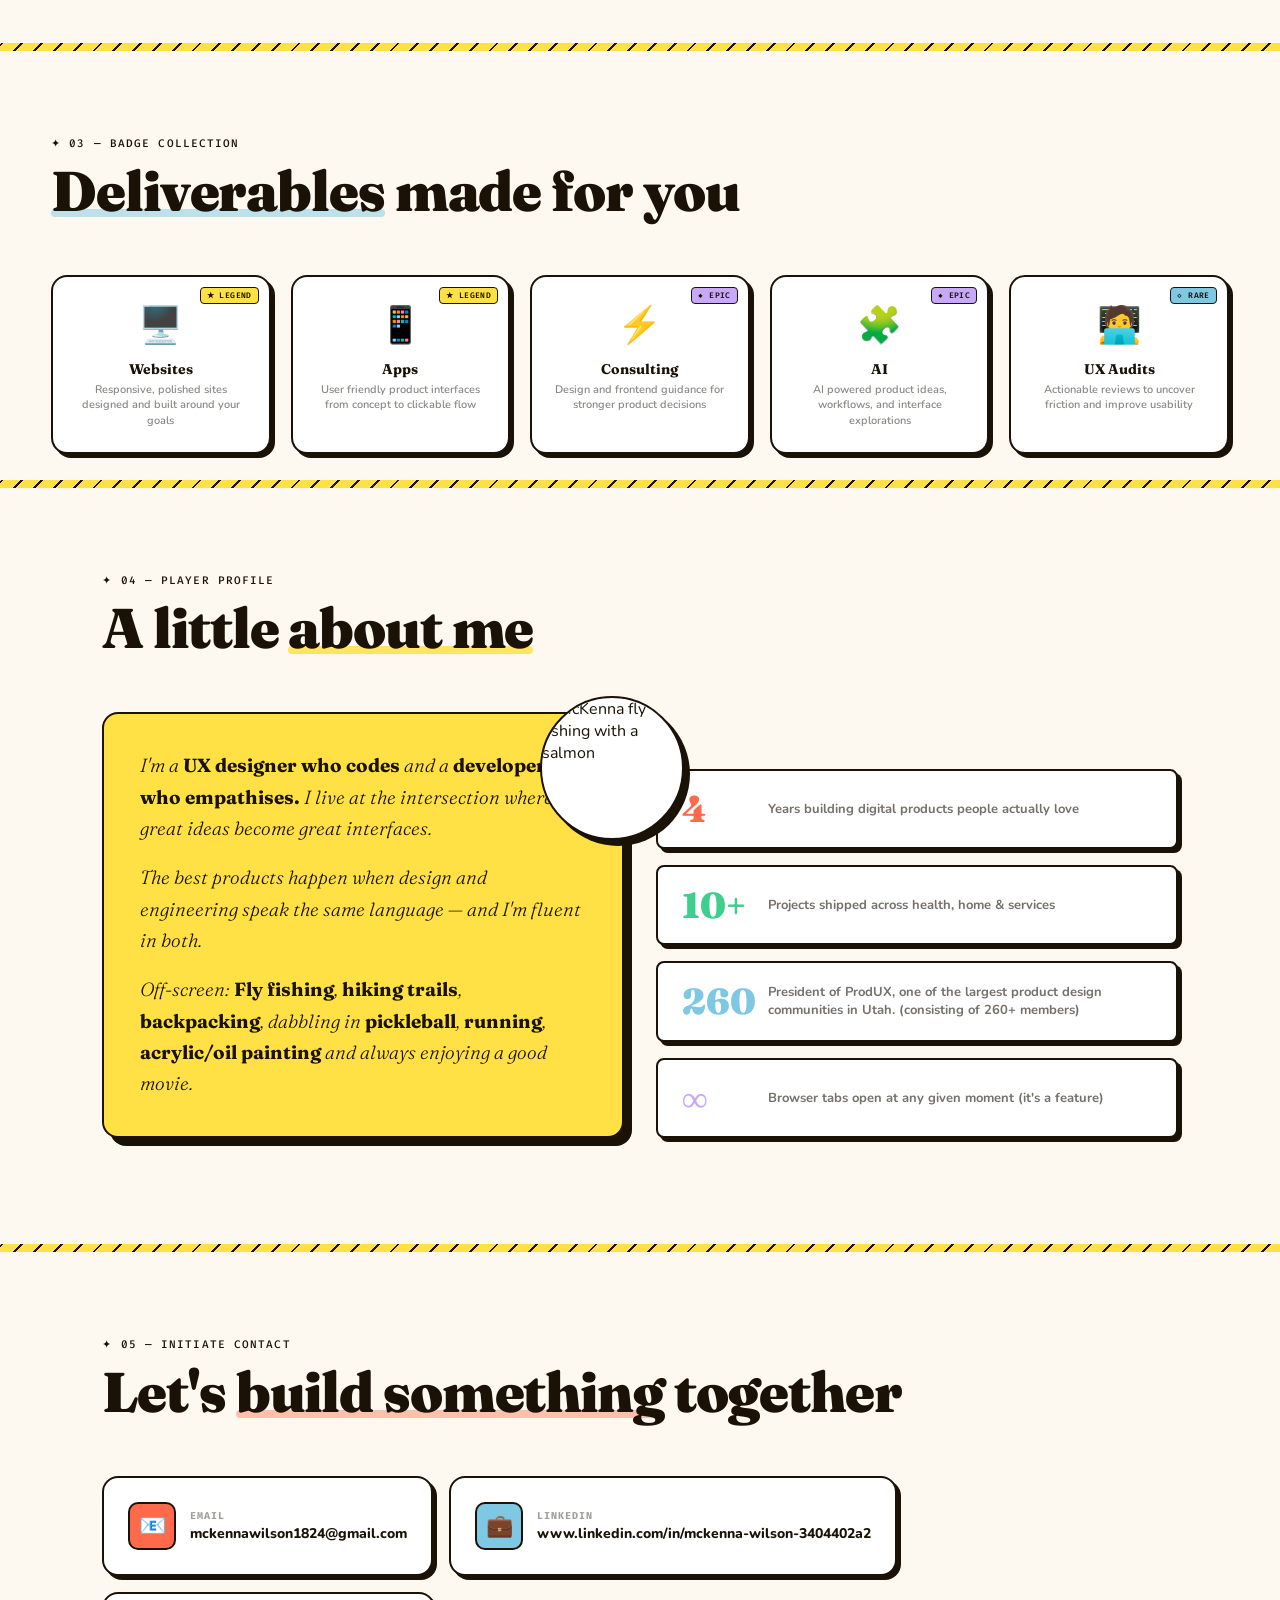
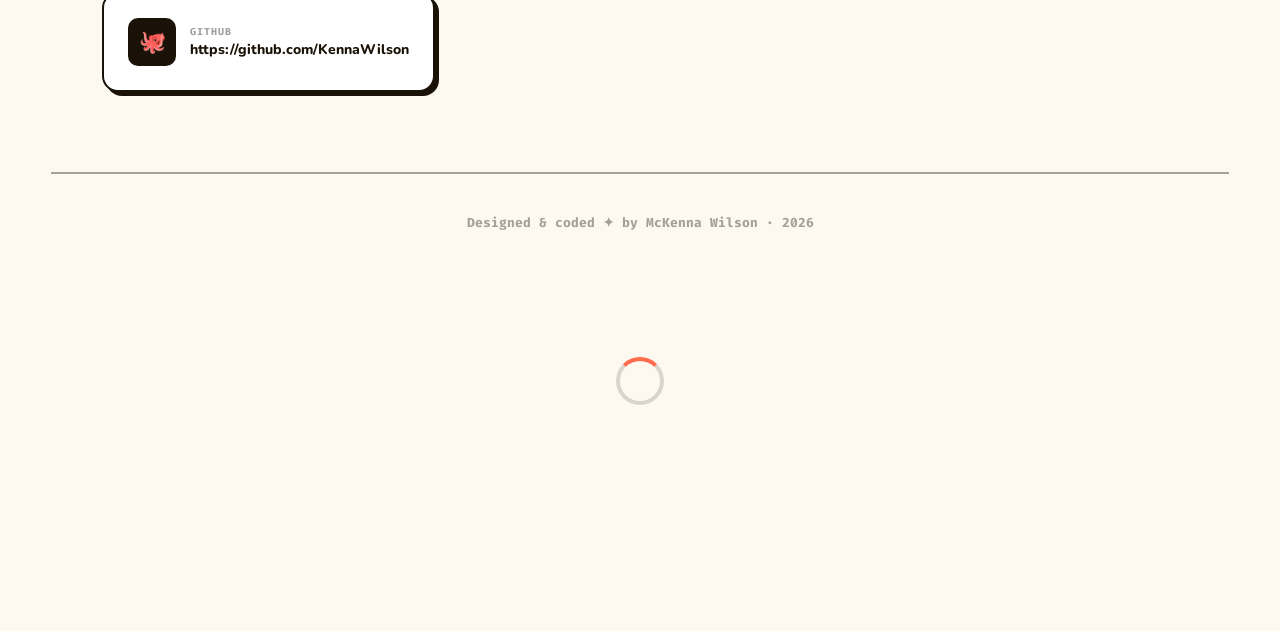
==== commit 76365793: "Keep soundtrack playing across case studies and home Persist playing intent through navigation, avoi" ====
--- a/index.html
+++ b/index.html
@@ -3732,7 +3732,7 @@
       </div>
     </section>
 
-    <script src="assets/vibes/vibe-persist.js?v=20261105c"></script>
+    <script src="assets/vibes/vibe-persist.js?v=20261105d"></script>
     <script>
       // Cursor (desktop only)
       if (window.matchMedia('(min-width: 821px)').matches) {
@@ -4047,6 +4047,10 @@
         const href = link?.getAttribute('href');
         if (!href) return;
 
+        if (typeof window.persistVibeForNavigation === 'function') {
+          window.persistVibeForNavigation();
+        }
+
         const badge = card.querySelector('.pc-xp-badge[data-project]');
         const alreadyClaimed = !badge
           || badge.classList.contains('collected')
@@ -4061,6 +4065,9 @@
         if (link) link.setAttribute('aria-busy', 'true');
 
         claimProjectXP(badge).then(() => {
+          if (typeof window.persistVibeForNavigation === 'function') {
+            window.persistVibeForNavigation();
+          }
           setTimeout(() => { window.location.href = href; }, 300);
         });
       }
@@ -4320,6 +4327,9 @@
         let swapping = false;
         let dragState = null;
         let suppressPersist = false;
+        let wantPlaying = false;
+        let ignorePausePersist = false;
+        let clearGestureResume = null;
 
         function persistNow(overrides = {}) {
           if (suppressPersist) return;
@@ -4330,9 +4340,19 @@
           persist.saveState({
             index,
             time: audio.currentTime || 0,
-            playing: !audio.paused,
+            playing: wantPlaying,
             loaded: true,
             ...overrides
+          });
+        }
+
+        function persistForNavigation() {
+          if (!loaded || index < 0) return;
+          persist.saveState({
+            index,
+            time: audio.currentTime || 0,
+            playing: wantPlaying || !audio.paused,
+            loaded: true
           });
         }
 
@@ -4439,6 +4459,9 @@
         function showEmptyState({ clearPersist = true } = {}) {
           loaded = false;
           index = -1;
+          wantPlaying = false;
+          if (typeof clearGestureResume === 'function') clearGestureResume();
+          clearGestureResume = null;
           deck.classList.remove('has-tape', 'is-playing', 'is-ejecting');
           setPlayingUI(false);
           setControlsEnabled(false);
@@ -4450,6 +4473,29 @@
           if (clearPersist) persist.clearState();
         }
 
+        function beginPlayback() {
+          wantPlaying = true;
+          return audio.play().then(() => {
+            setPlayingUI(true);
+            cancelAnimationFrame(raf);
+            raf = requestAnimationFrame(updateProgress);
+            persistNow({ playing: true });
+            if (typeof clearGestureResume === 'function') clearGestureResume();
+            clearGestureResume = null;
+          }).catch(() => {
+            setPlayingUI(false);
+            // Keep playing intent across pages even if autoplay is blocked.
+            persistNow({ playing: true });
+            if (typeof clearGestureResume === 'function') clearGestureResume();
+            clearGestureResume = persist.armGestureResume(audio, () => {
+              setPlayingUI(true);
+              cancelAnimationFrame(raf);
+              raf = requestAnimationFrame(updateProgress);
+              persistNow({ playing: true });
+            });
+          });
+        }
+
         function insertTape(i, { autoplay = true, startAt = 0, animate = true } = {}) {
           if (swapping) return;
           const next = (i + tracks.length) % tracks.length;
@@ -4463,8 +4509,10 @@
             deck.classList.remove('is-ejecting');
             deck.classList.add('has-tape');
             deck.style.setProperty('--vibe-color', track.color);
+            ignorePausePersist = true;
             audio.src = track.src;
             audio.load();
+            window.setTimeout(() => { ignorePausePersist = false; }, 0);
             if (labelEl) labelEl.textContent = track.title;
             if (nowLabel) nowLabel.textContent = 'Now playing';
             if (titleEl) titleEl.textContent = track.title;
@@ -4475,19 +4523,13 @@
 
             const seekAndMaybePlay = () => {
               if (startAt > 0 && isFinite(audio.duration)) {
-                audio.currentTime = Math.min(startAt, Math.max(0, audio.duration - 0.25));
+                try {
+                  audio.currentTime = Math.min(startAt, Math.max(0, audio.duration - 0.25));
+                } catch {}
               }
-              if (autoplay) {
-                audio.play().then(() => {
-                  setPlayingUI(true);
-                  cancelAnimationFrame(raf);
-                  raf = requestAnimationFrame(updateProgress);
-                  persistNow({ playing: true });
-                }).catch(() => {
-                  setPlayingUI(false);
-                  persistNow({ playing: false });
-                });
-              } else {
+              if (autoplay) beginPlayback();
+              else {
+                wantPlaying = false;
                 setPlayingUI(false);
                 persistNow({ playing: false, time: audio.currentTime || startAt || 0 });
               }
@@ -4498,19 +4540,14 @@
           };
 
           if (loaded && index === next && animate) {
-            if (audio.paused && autoplay) {
-              audio.play().then(() => {
-                setPlayingUI(true);
-                cancelAnimationFrame(raf);
-                raf = requestAnimationFrame(updateProgress);
-                persistNow({ playing: true });
-              }).catch(() => setPlayingUI(false));
-            }
+            if (audio.paused && autoplay) beginPlayback();
             return;
           }
 
           swapping = true;
+          ignorePausePersist = true;
           audio.pause();
+          ignorePausePersist = false;
           setPlayingUI(false);
           cancelAnimationFrame(raf);
 
@@ -4525,7 +4562,10 @@
         function ejectTape() {
           if (!loaded || swapping) return;
           swapping = true;
+          wantPlaying = false;
+          ignorePausePersist = true;
           audio.pause();
+          ignorePausePersist = false;
           setPlayingUI(false);
           cancelAnimationFrame(raf);
           persist.clearState();
@@ -4542,13 +4582,9 @@
         playBtn.addEventListener('click', () => {
           if (!loaded) return;
           if (audio.paused) {
-            audio.play().then(() => {
-              setPlayingUI(true);
-              cancelAnimationFrame(raf);
-              raf = requestAnimationFrame(updateProgress);
-              persistNow({ playing: true });
-            }).catch(() => setPlayingUI(false));
+            beginPlayback();
           } else {
+            wantPlaying = false;
             audio.pause();
             setPlayingUI(false);
             cancelAnimationFrame(raf);
@@ -4601,40 +4637,47 @@
           insertTape(index + 1, { autoplay: true });
         });
         audio.addEventListener('pause', () => {
+          if (ignorePausePersist) return;
           if (!audio.ended) setPlayingUI(false);
-          persistNow({ playing: false });
+          // Only clear playing intent for real user pauses, not unload/navigation.
+          if (!wantPlaying) persistNow({ playing: false });
         });
         audio.addEventListener('play', () => {
+          wantPlaying = true;
           persistNow({ playing: true });
         });
         audio.addEventListener('timeupdate', () => {
           if (!audio.paused) persistNow();
         });
 
-        window.addEventListener('pagehide', () => persistNow());
+        window.addEventListener('pagehide', () => persistForNavigation());
         document.addEventListener('visibilitychange', () => {
-          if (document.visibilityState === 'hidden') persistNow();
+          if (document.visibilityState === 'hidden') persistForNavigation();
         });
 
         // Save before case-study navigations so playback can resume immediately.
         document.addEventListener('click', (event) => {
           const link = event.target.closest('a[href*="case-studies/"]');
           if (!link) return;
-          persistNow({ playing: loaded && !audio.paused });
+          wantPlaying = wantPlaying || !audio.paused;
+          persistForNavigation();
         }, true);
+
+        window.persistVibeForNavigation = persistForNavigation;
 
         // Read saved state BEFORE emptying UI — showEmptyState used to wipe it first.
         const saved = persist.loadState();
         if (saved && saved.loaded) {
           showEmptyState({ clearPersist: false });
           suppressPersist = true;
+          wantPlaying = !!saved.playing;
           insertTape(saved.index, {
             autoplay: !!saved.playing,
             startAt: saved.time || 0,
             animate: false
           });
           suppressPersist = false;
-          persistNow({
+          persist.saveState({
             index: saved.index,
             time: saved.time || 0,
             playing: !!saved.playing,
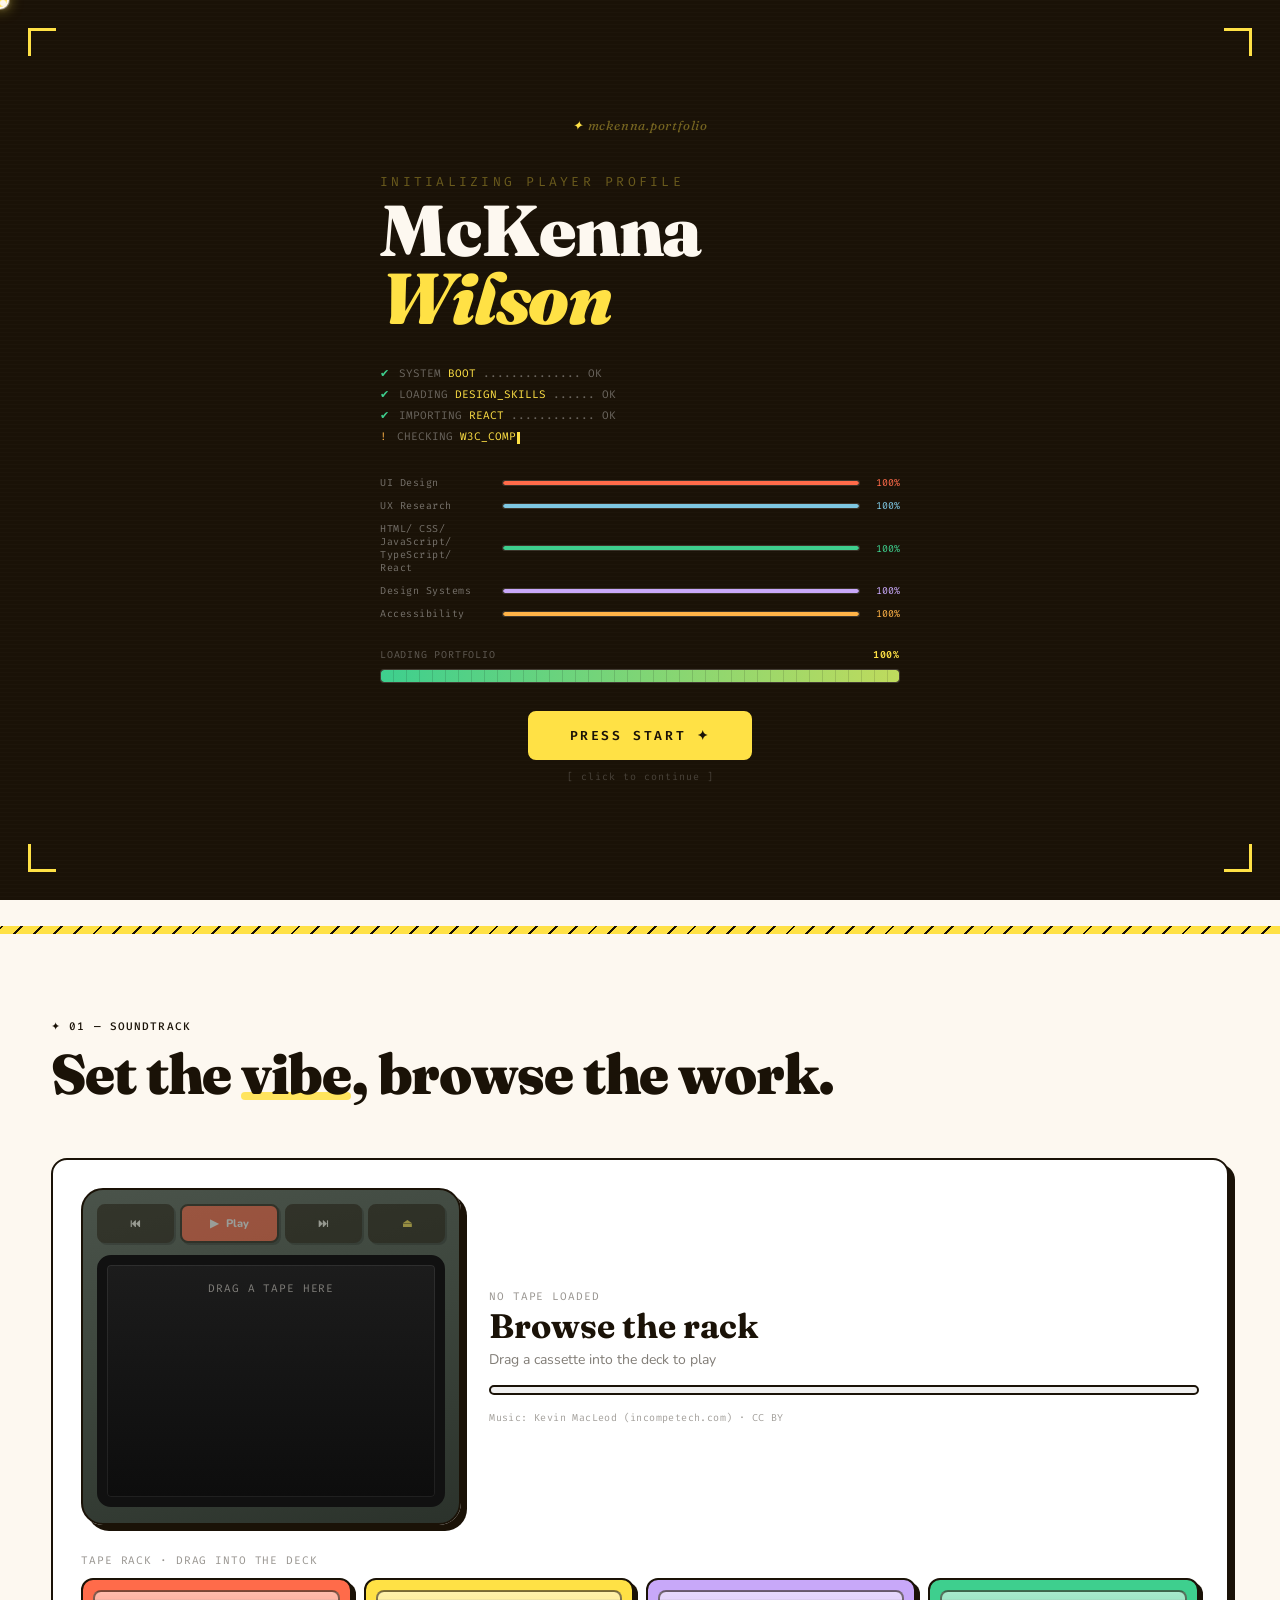
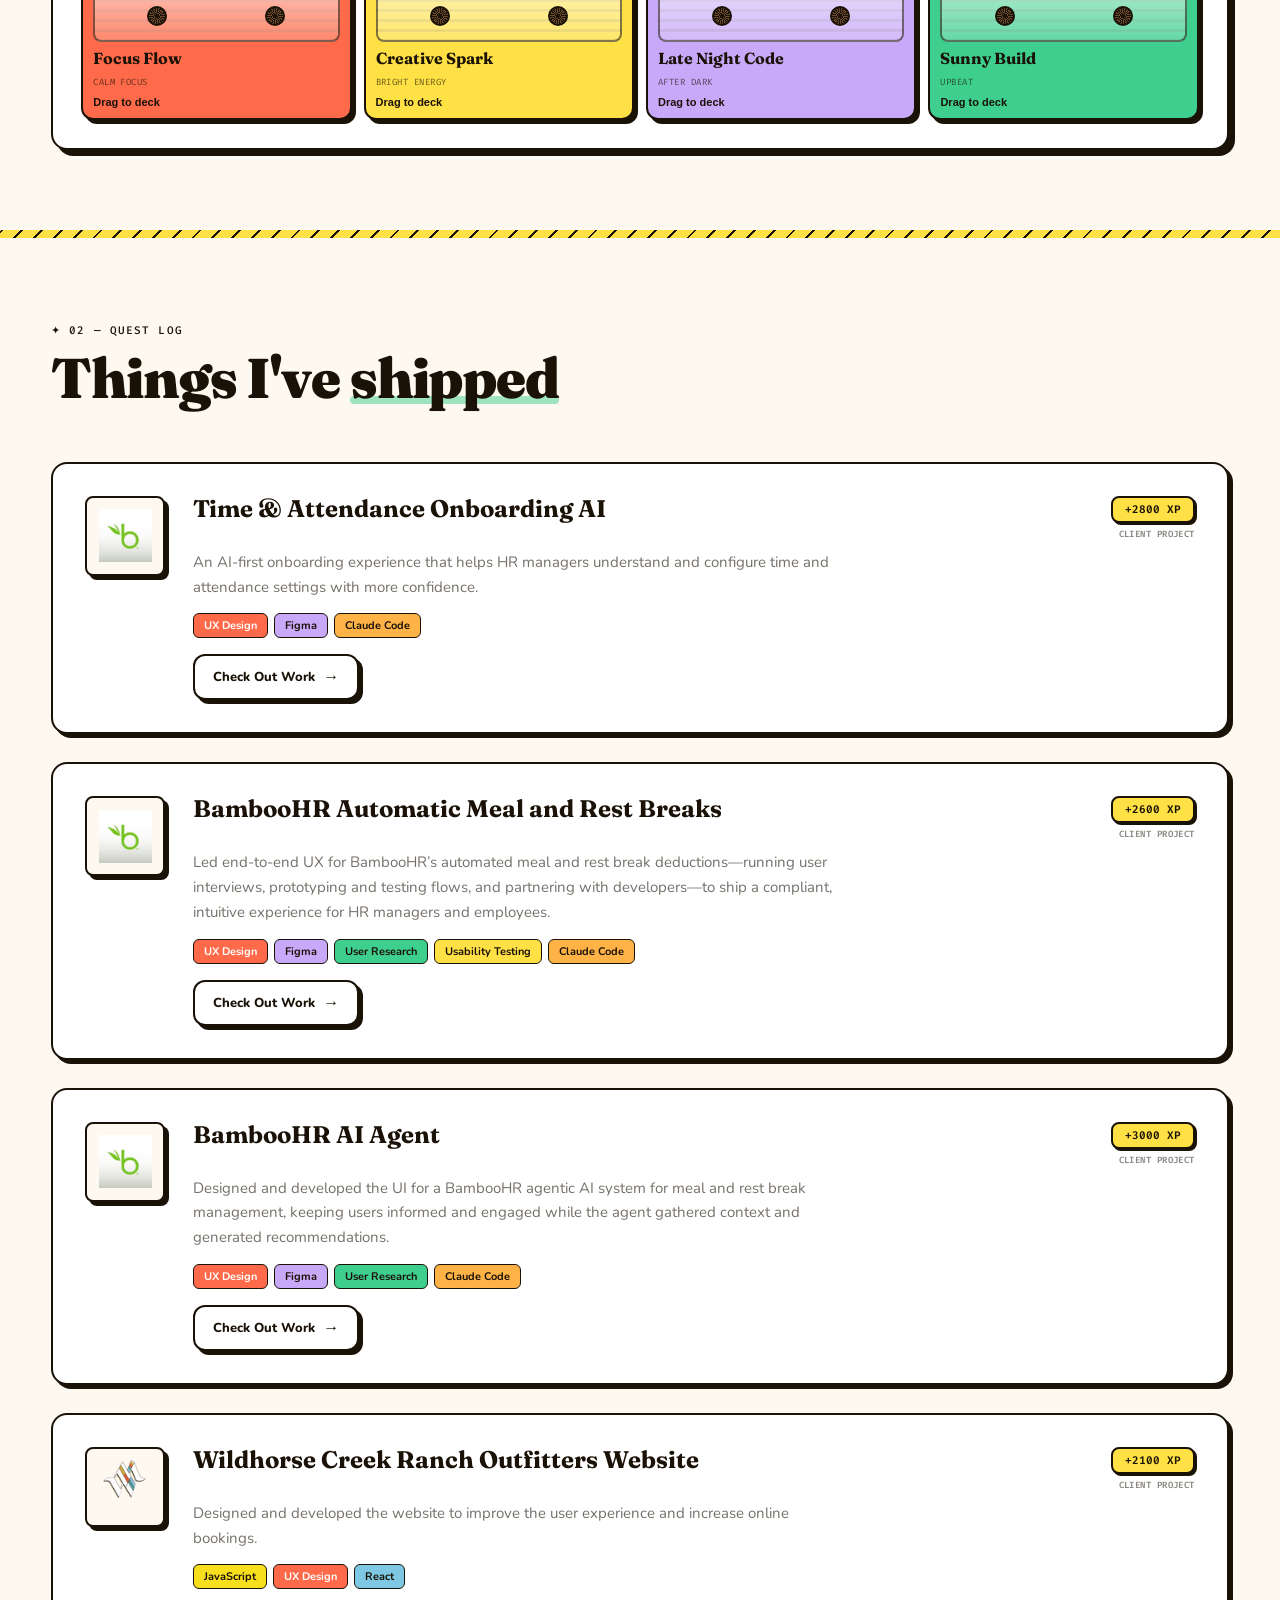
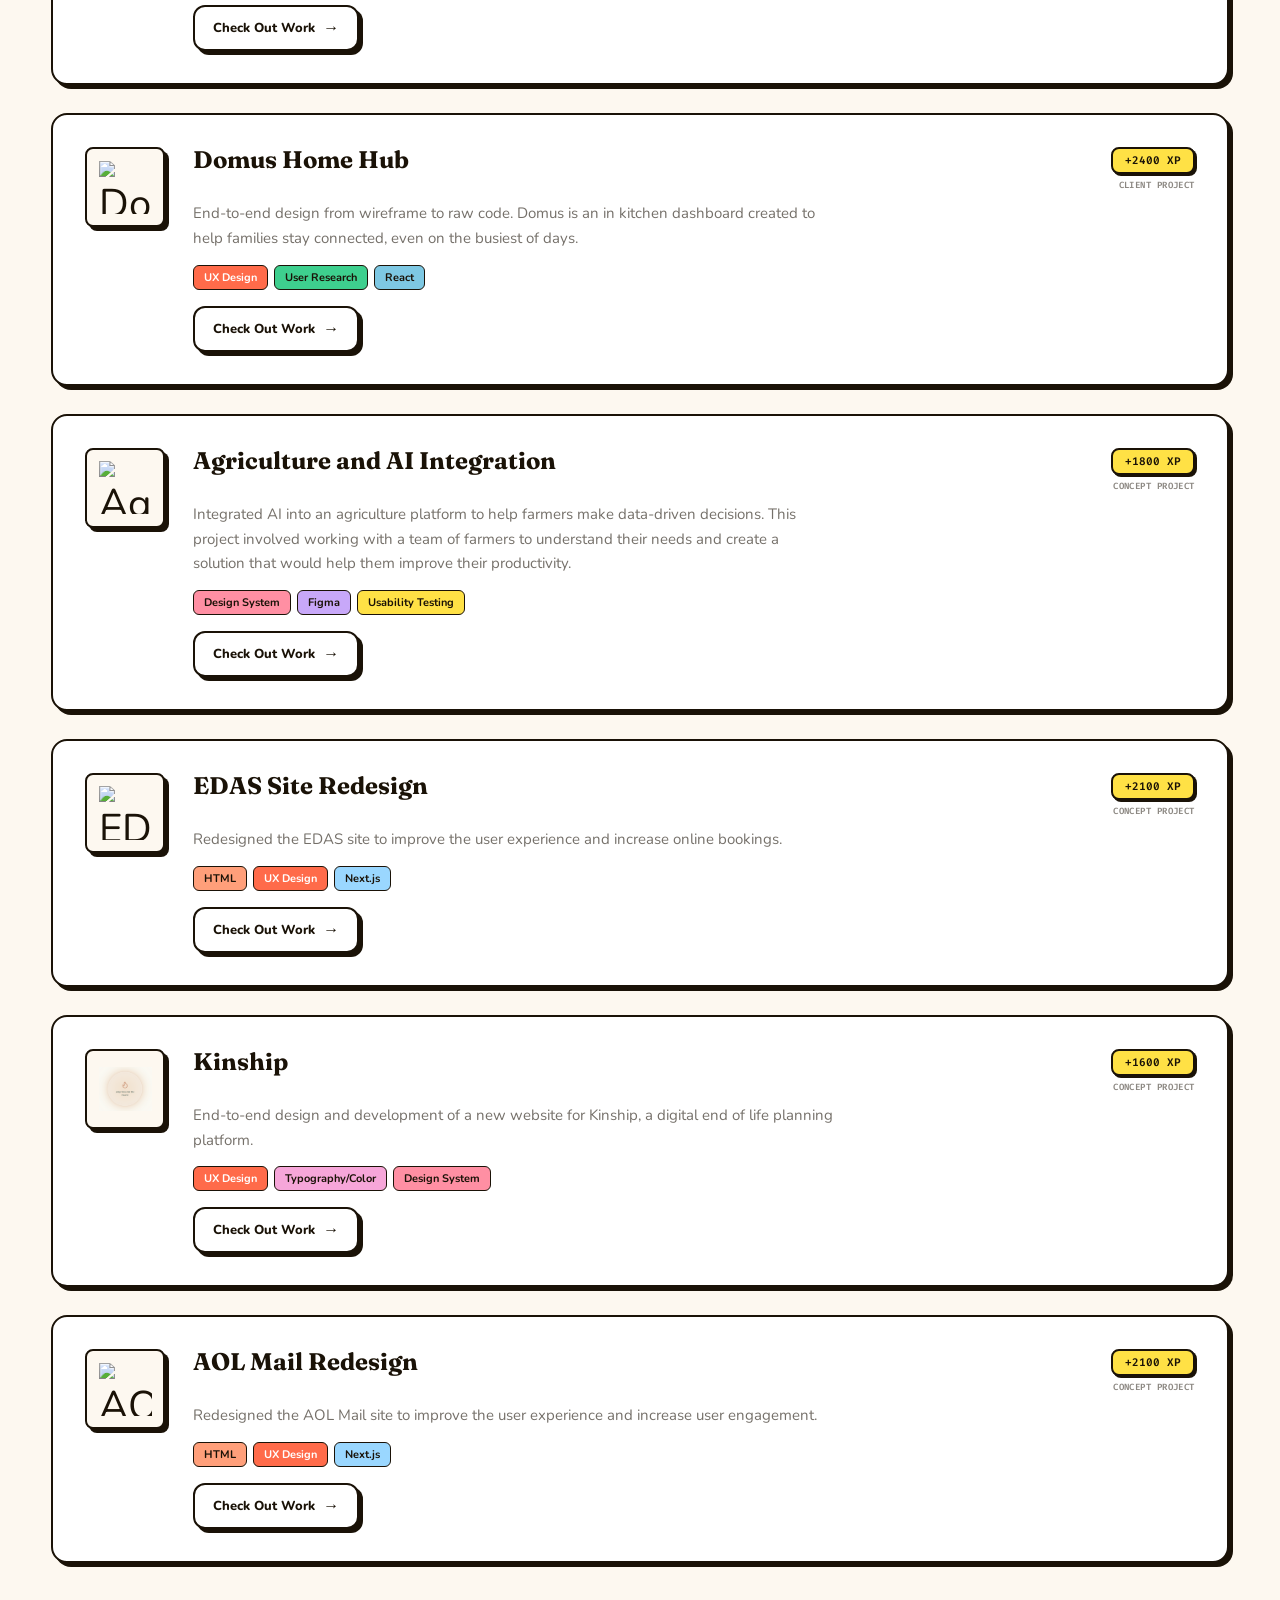
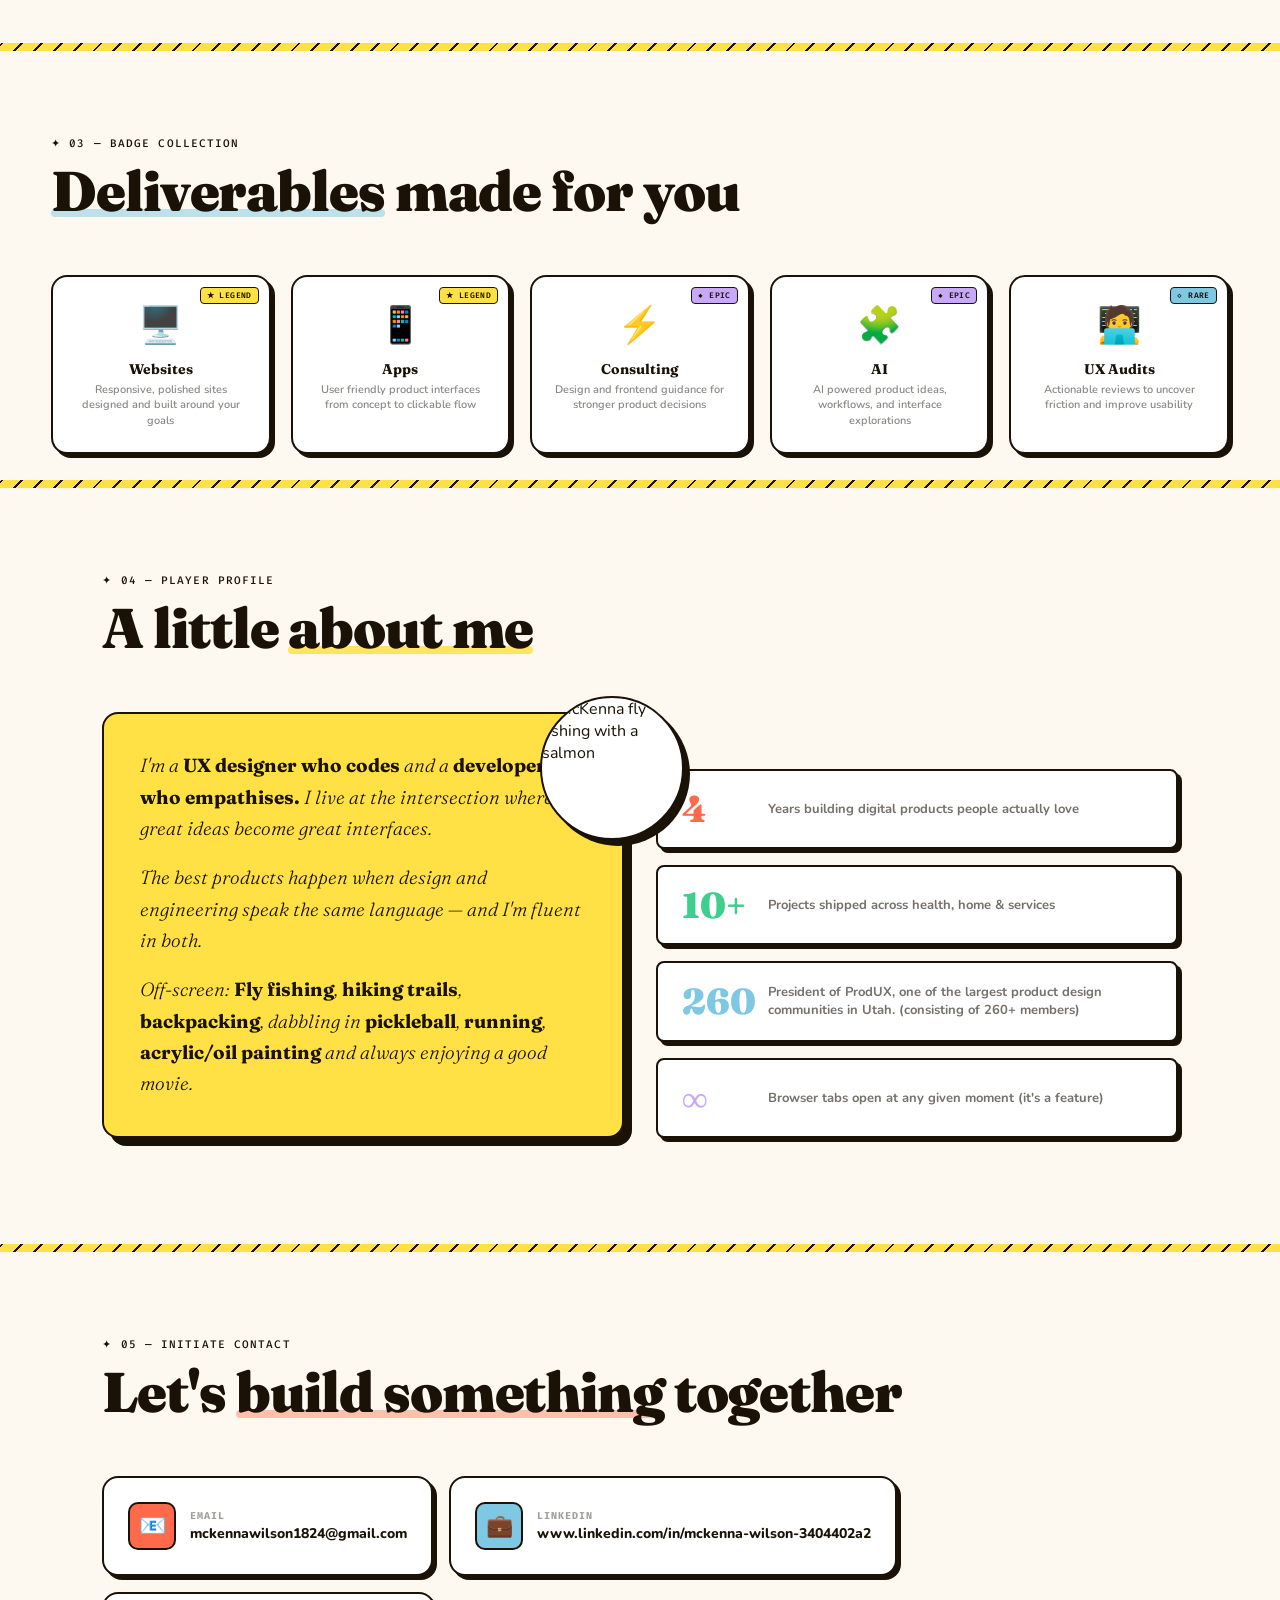
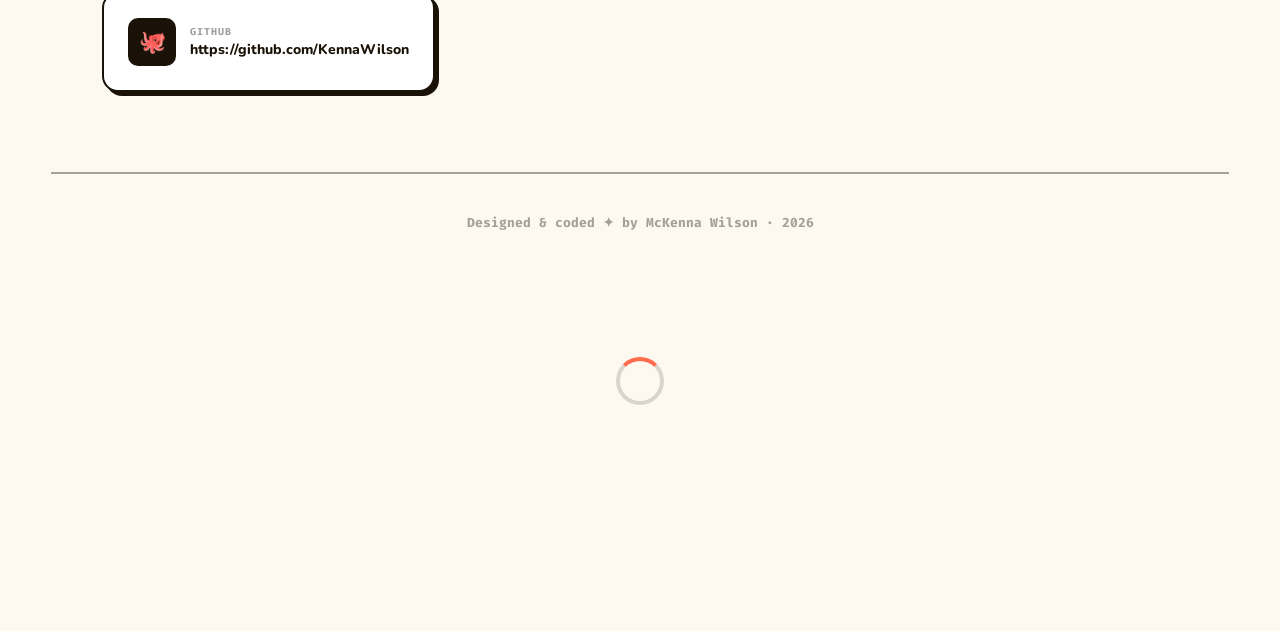
==== commit 3c657708: "Tweak soundtrack headline punctuation Change the vibe section title to “Set the vibe, browse the wor" ====
--- a/index.html
+++ b/index.html
@@ -3276,7 +3276,7 @@
   <!-- VIBE -->
   <div class="section-wrap" id="vibe">
     <div class="section-label reveal">✦ 01 — Soundtrack</div>
-    <h2 class="section-title ul-lemon reveal">Set the <span>vibe</span>. Browse the work.</h2>
+    <h2 class="section-title ul-lemon reveal">Set the <span>vibe</span>, browse the work.</h2>
     <div class="vibe-deck reveal" id="vibeDeck" style="--vibe-color: var(--coral)">
       <div class="vibe-stage">
         <div class="cassette-deck" data-vibe-ui="cassette-walkman">
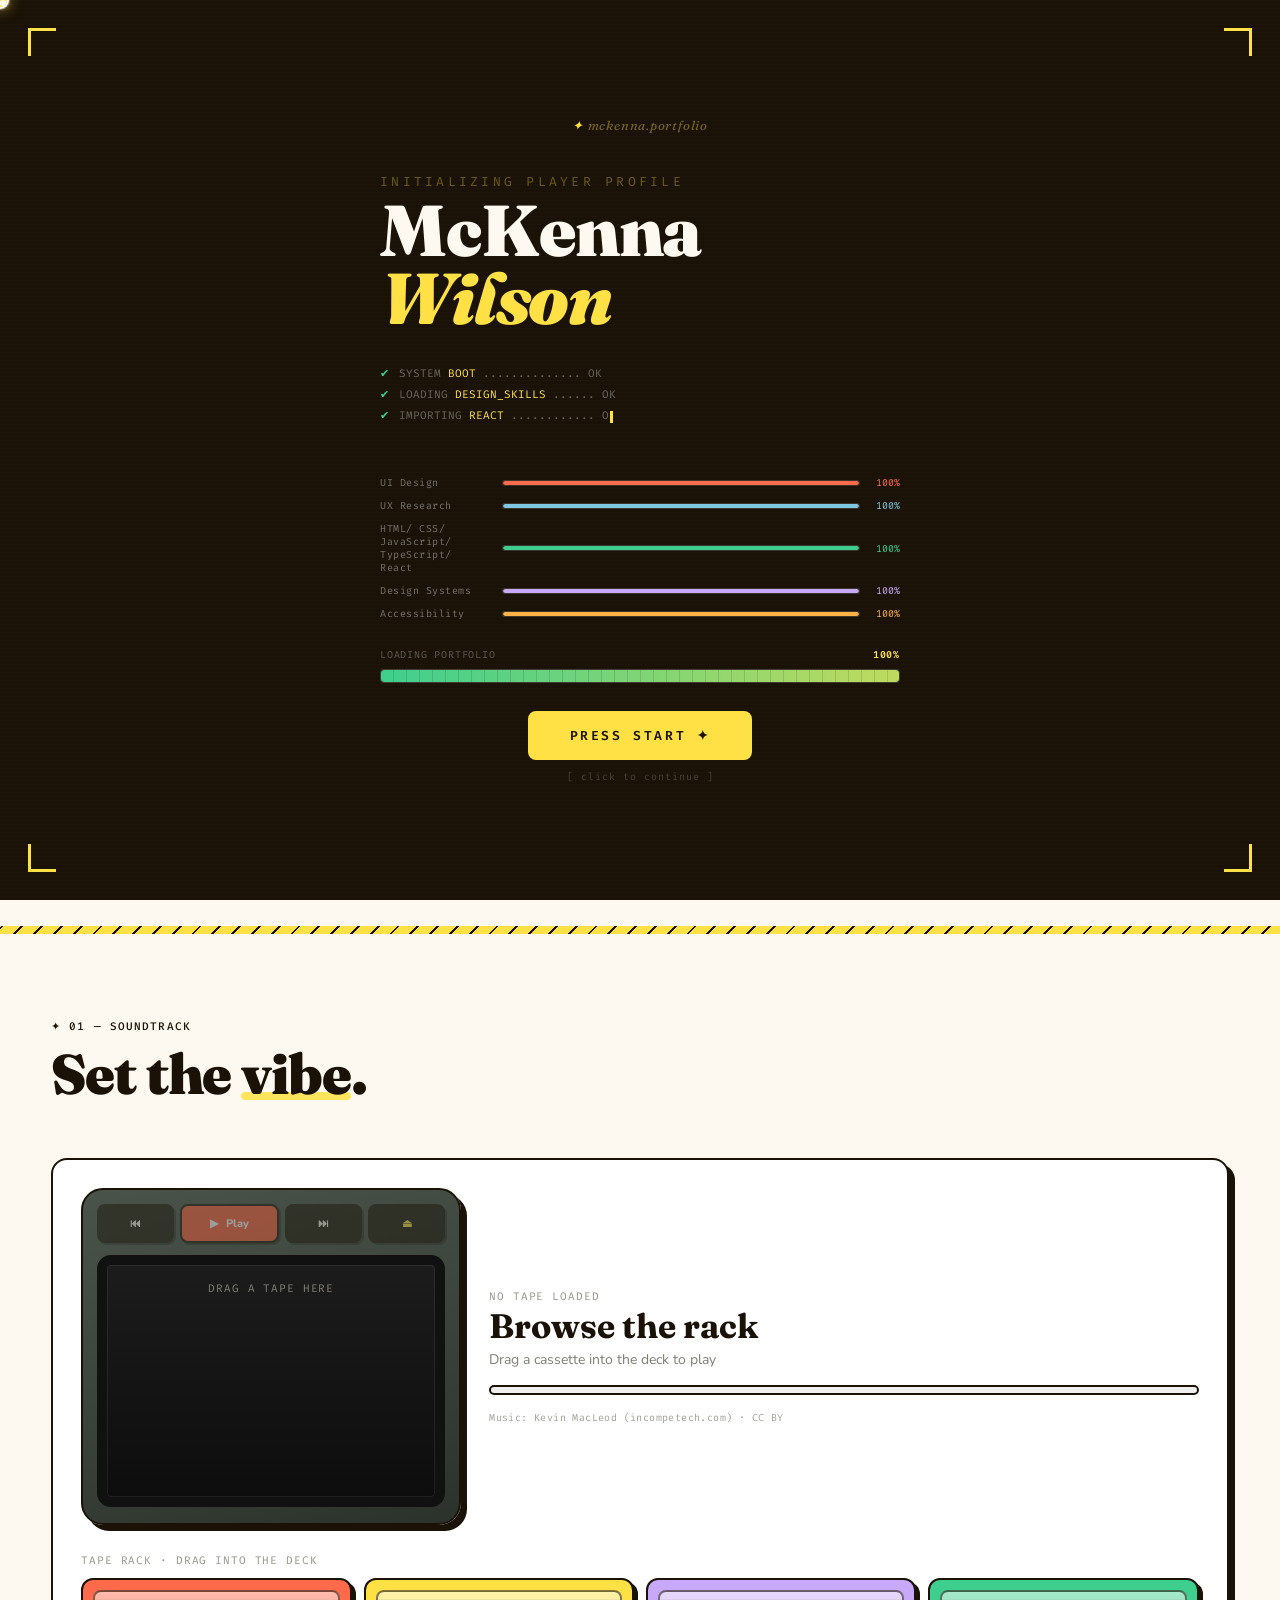
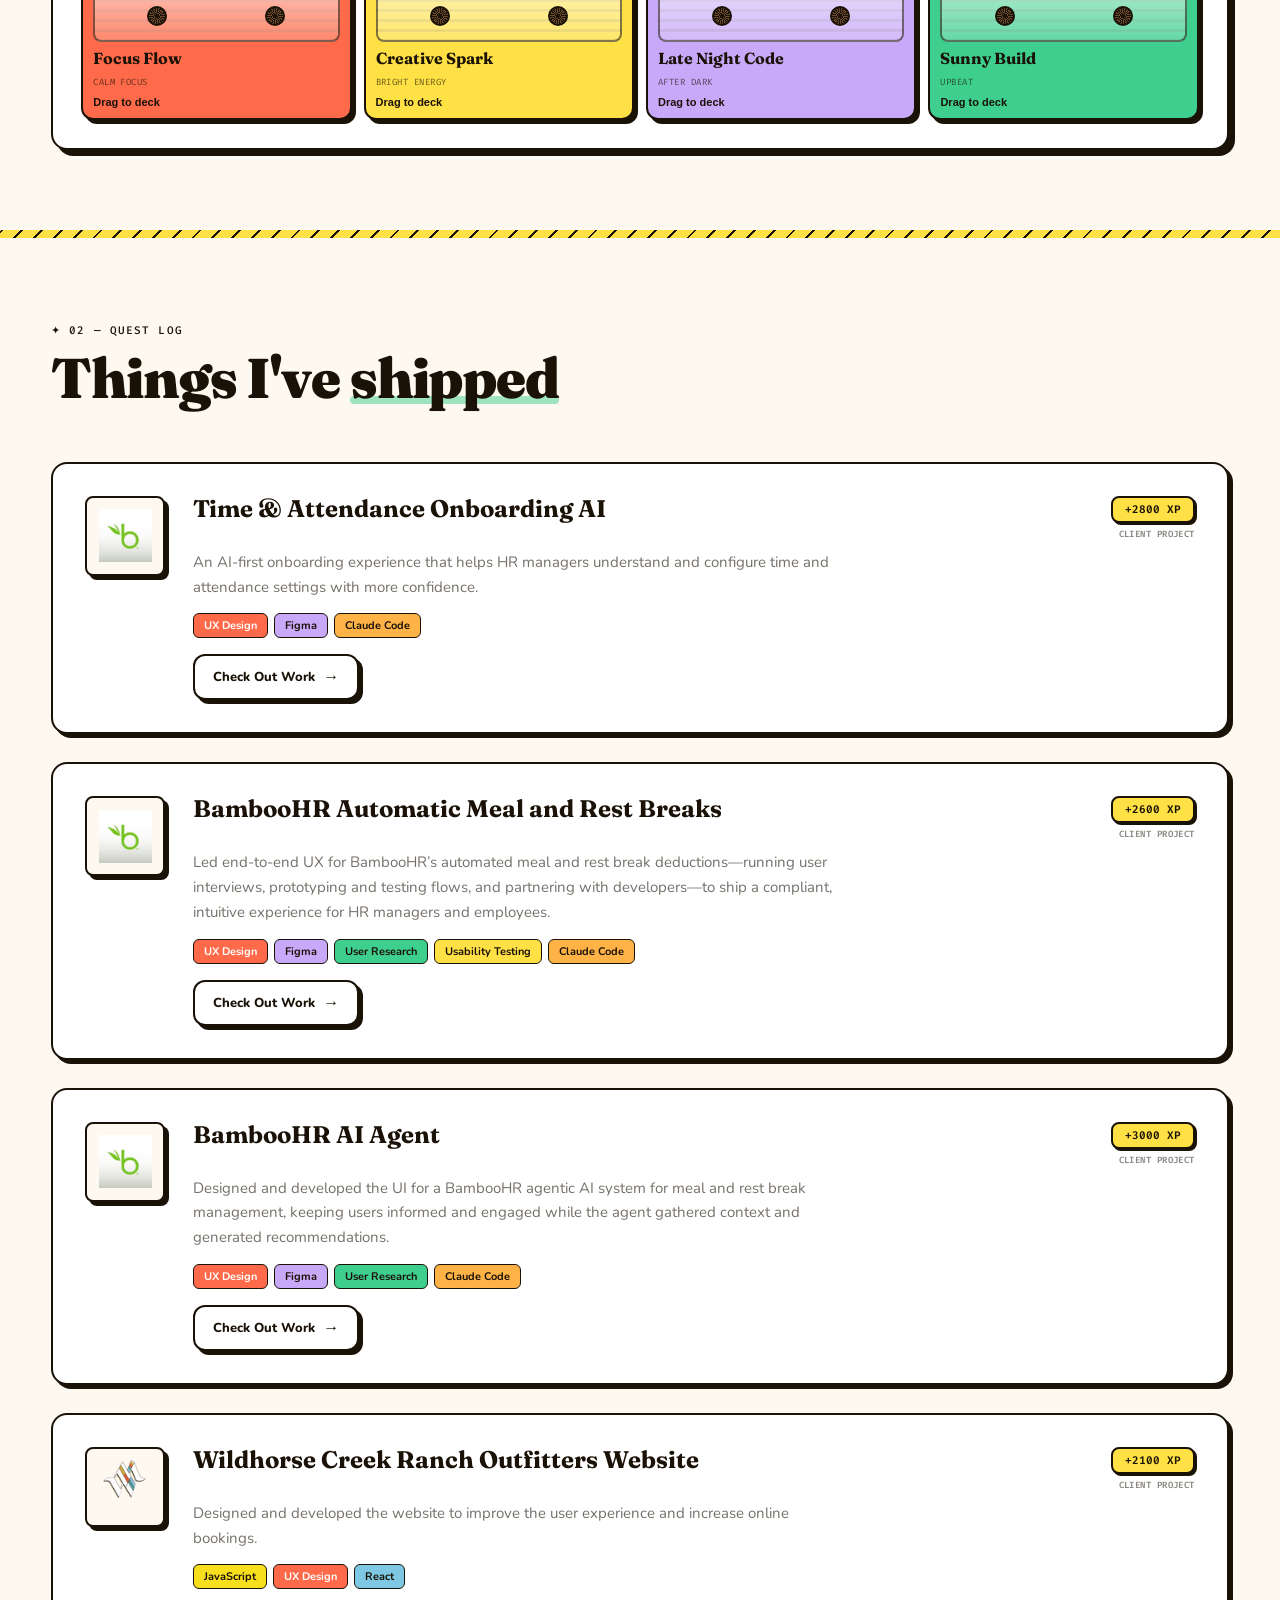
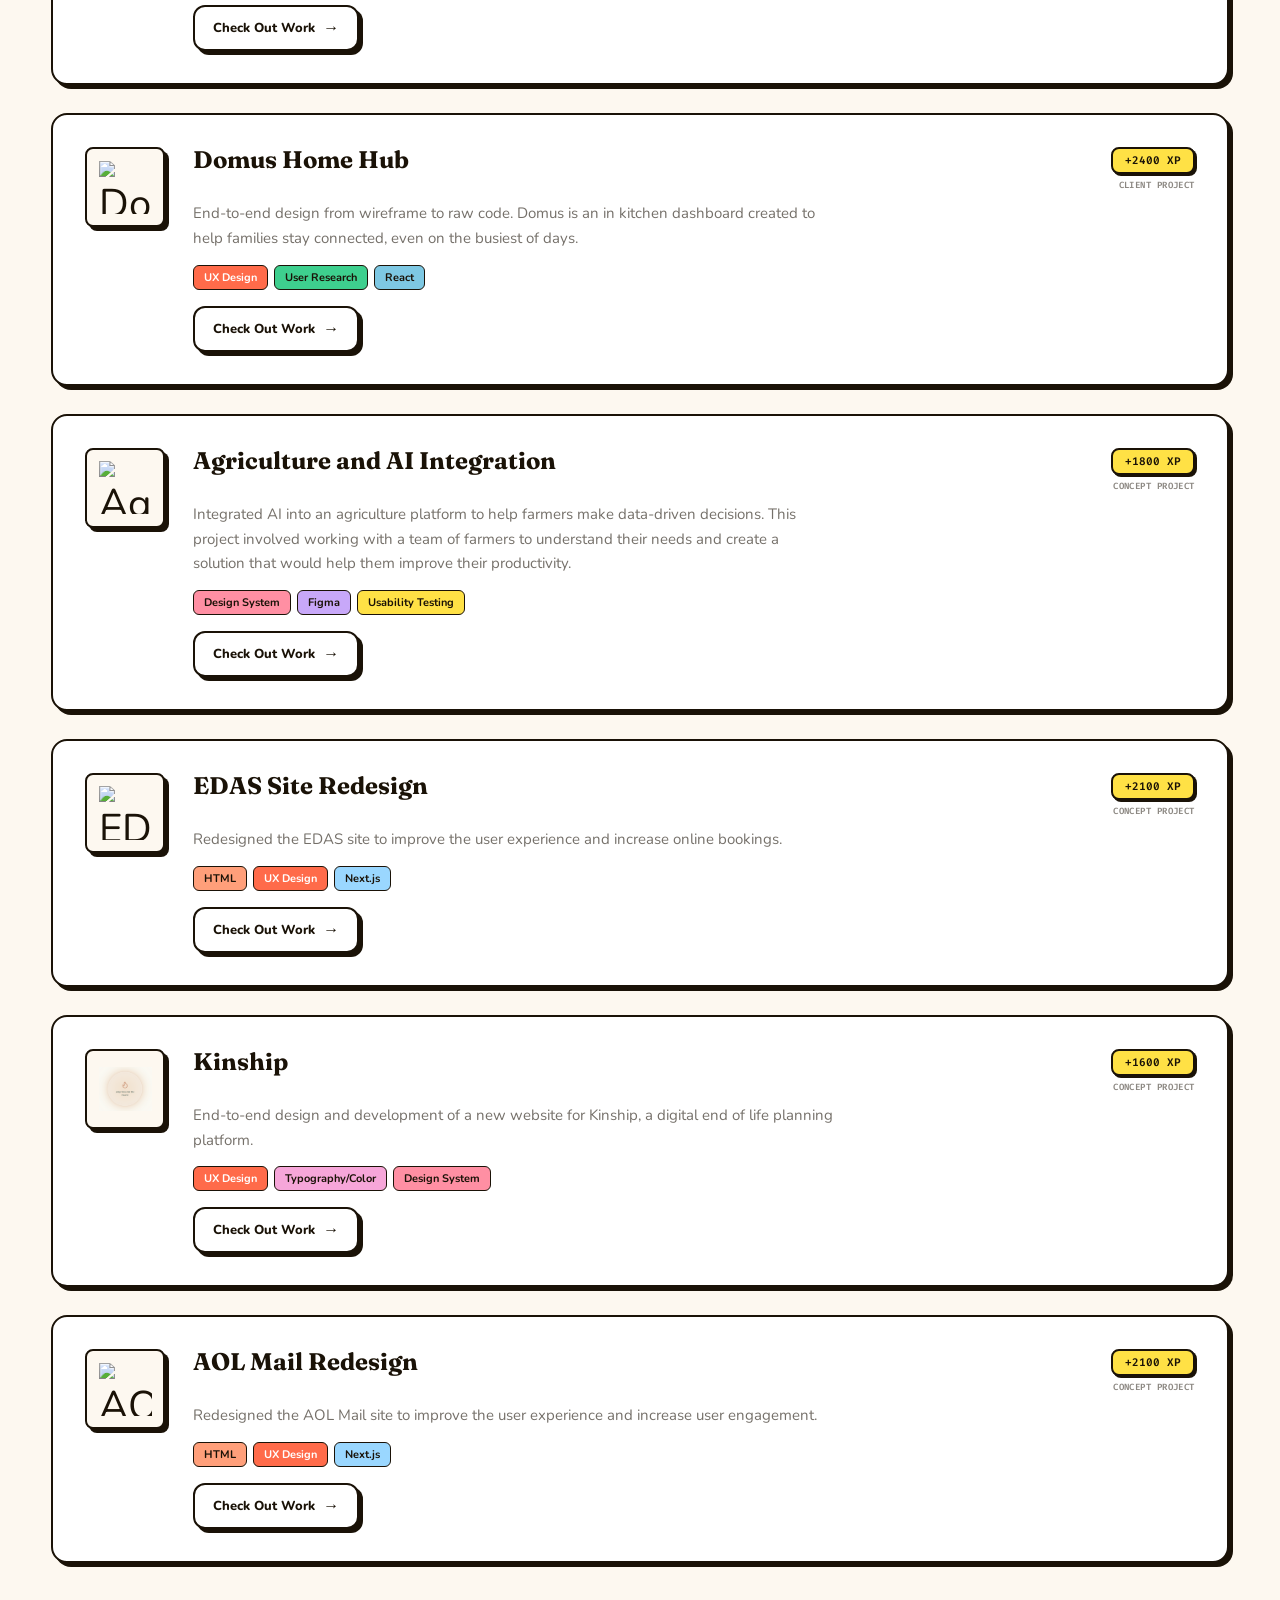
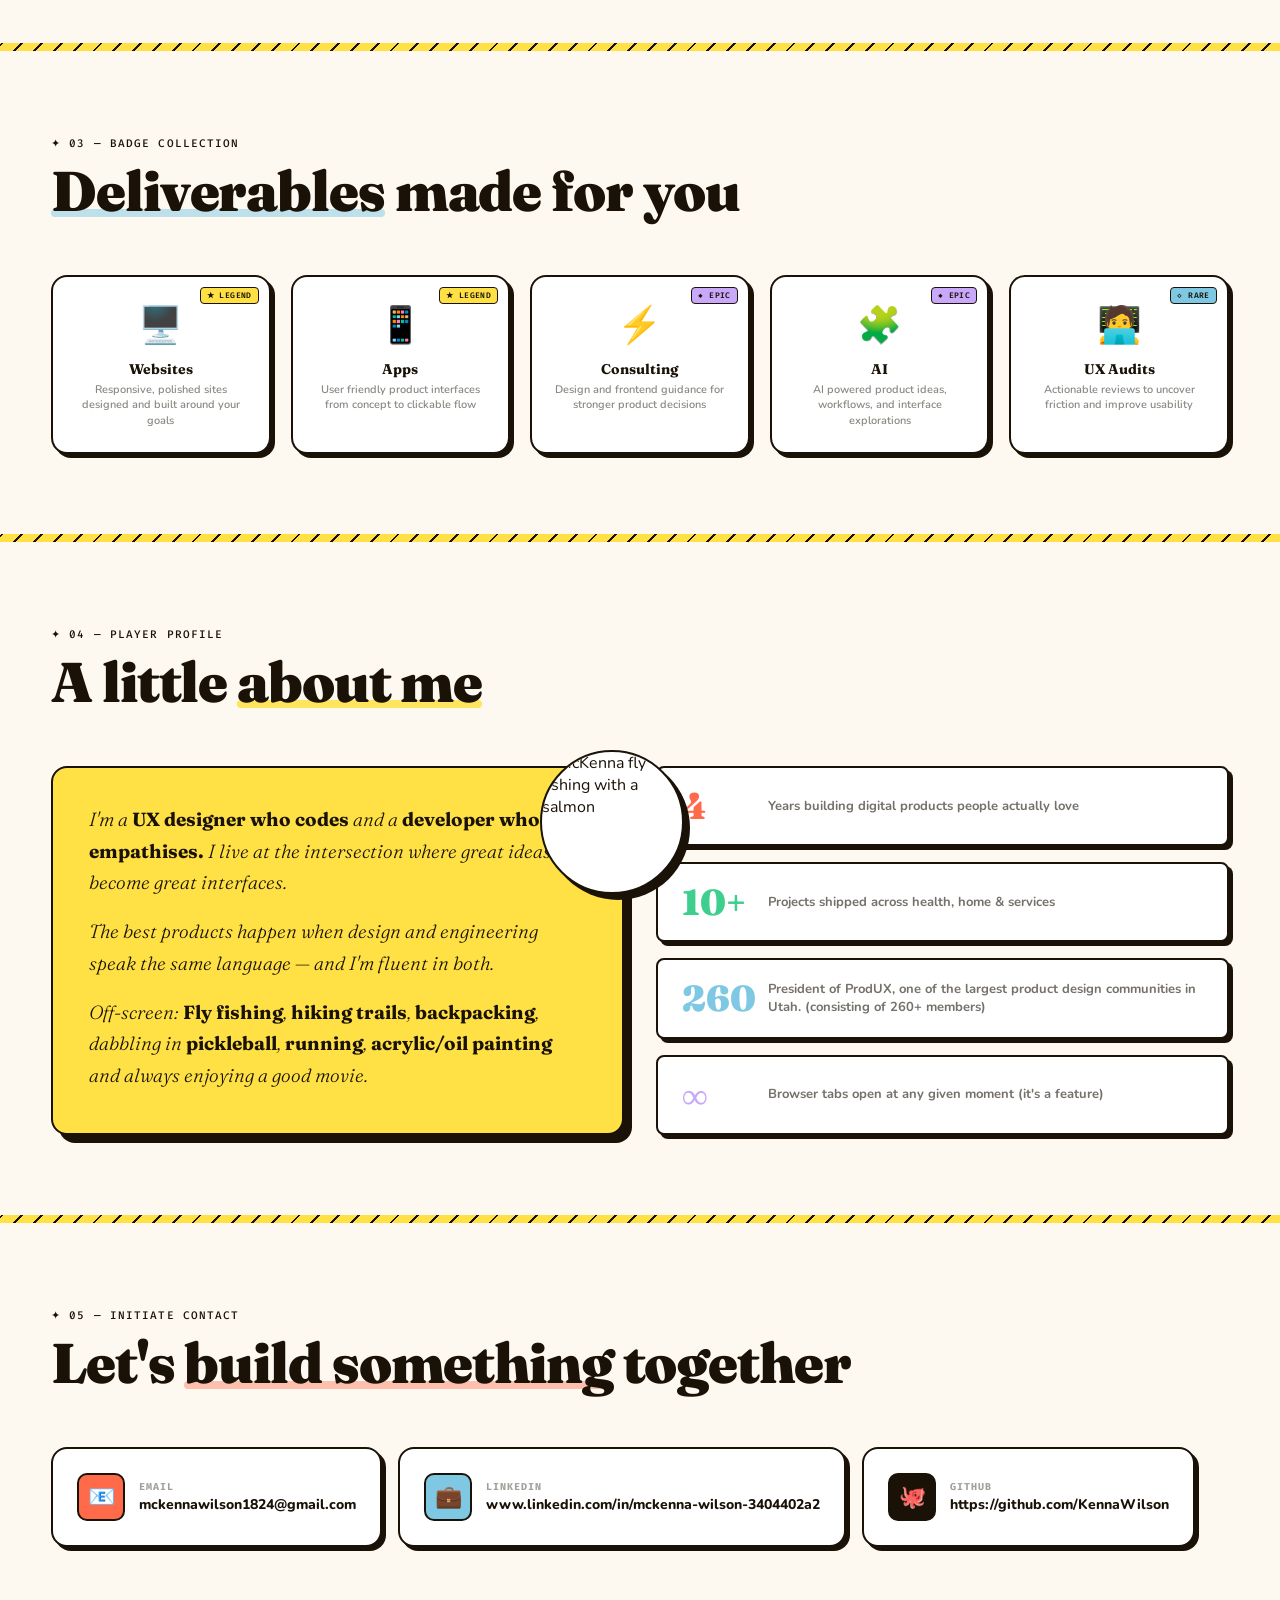
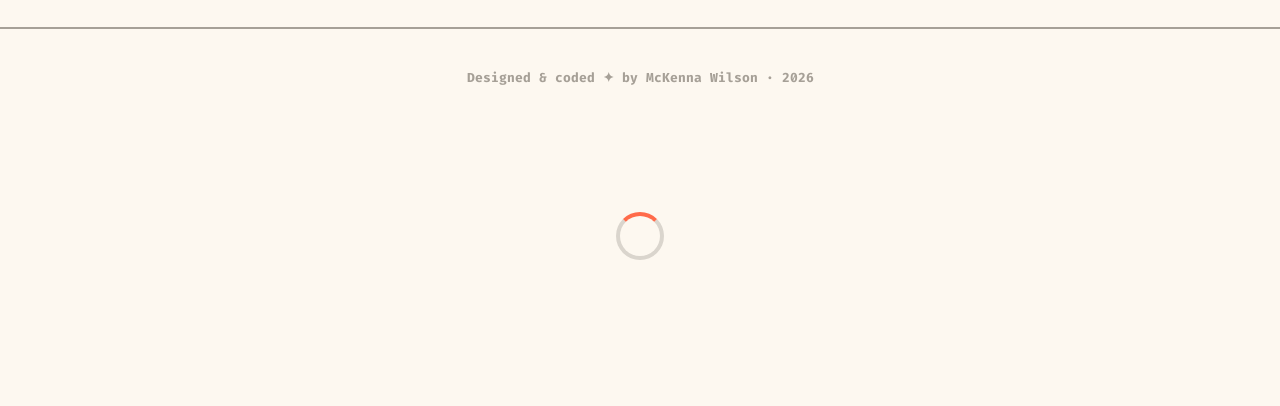
==== commit 3f17e9c2: "Fix Deliverables spacing and shorten vibe headline Close the achievements section so bottom padding " ====
--- a/index.html
+++ b/index.html
@@ -3276,7 +3276,7 @@
   <!-- VIBE -->
   <div class="section-wrap" id="vibe">
     <div class="section-label reveal">✦ 01 — Soundtrack</div>
-    <h2 class="section-title ul-lemon reveal">Set the <span>vibe</span>, browse the work.</h2>
+    <h2 class="section-title ul-lemon reveal">Set the <span>vibe</span>.</h2>
     <div class="vibe-deck reveal" id="vibeDeck" style="--vibe-color: var(--coral)">
       <div class="vibe-stage">
         <div class="cassette-deck" data-vibe-ui="cassette-walkman">
@@ -3588,11 +3588,12 @@
         <div class="ach-desc">Actionable reviews to uncover friction and improve usability</div>
       </div>
     </div>
-
-    <div class="stripe-band full-bleed"></div>
-
-    <!-- ABOUT -->
-    <div class="section-wrap" id="about">
+  </div>
+
+  <div class="stripe-band"></div>
+
+  <!-- ABOUT -->
+  <div class="section-wrap" id="about">
       <div class="section-label reveal">✦ 04 — Player Profile</div>
       <h2 class="section-title ul-lemon reveal">A little <span>about me</span></h2>
       <div class="about-grid">
@@ -3627,12 +3628,12 @@
           </div>
         </div>
       </div>
-    </div>
-
-    <div class="stripe-band full-bleed"></div>
-
-    <!-- CONTACT -->
-    <div class="section-wrap" id="contact">
+  </div>
+
+  <div class="stripe-band"></div>
+
+  <!-- CONTACT -->
+  <div class="section-wrap" id="contact">
       <div class="section-label reveal">✦ 05 — Initiate Contact</div>
       <h2 class="section-title ul-coral reveal">Let's <span>build something</span> together</h2>
       <div class="contact-grid">
@@ -3660,9 +3661,9 @@
           </div>
         </a>
       </div>
-    </div>
-
-    <!-- Skill detail modal -->
+  </div>
+
+  <!-- Skill detail modal -->
     <div class="skill-modal" id="skillModal" hidden>
       <div class="skill-modal-backdrop" data-skill-close tabindex="-1"></div>
       <div class="skill-modal-dialog" role="dialog" aria-modal="true" aria-labelledby="skillModalTitle">
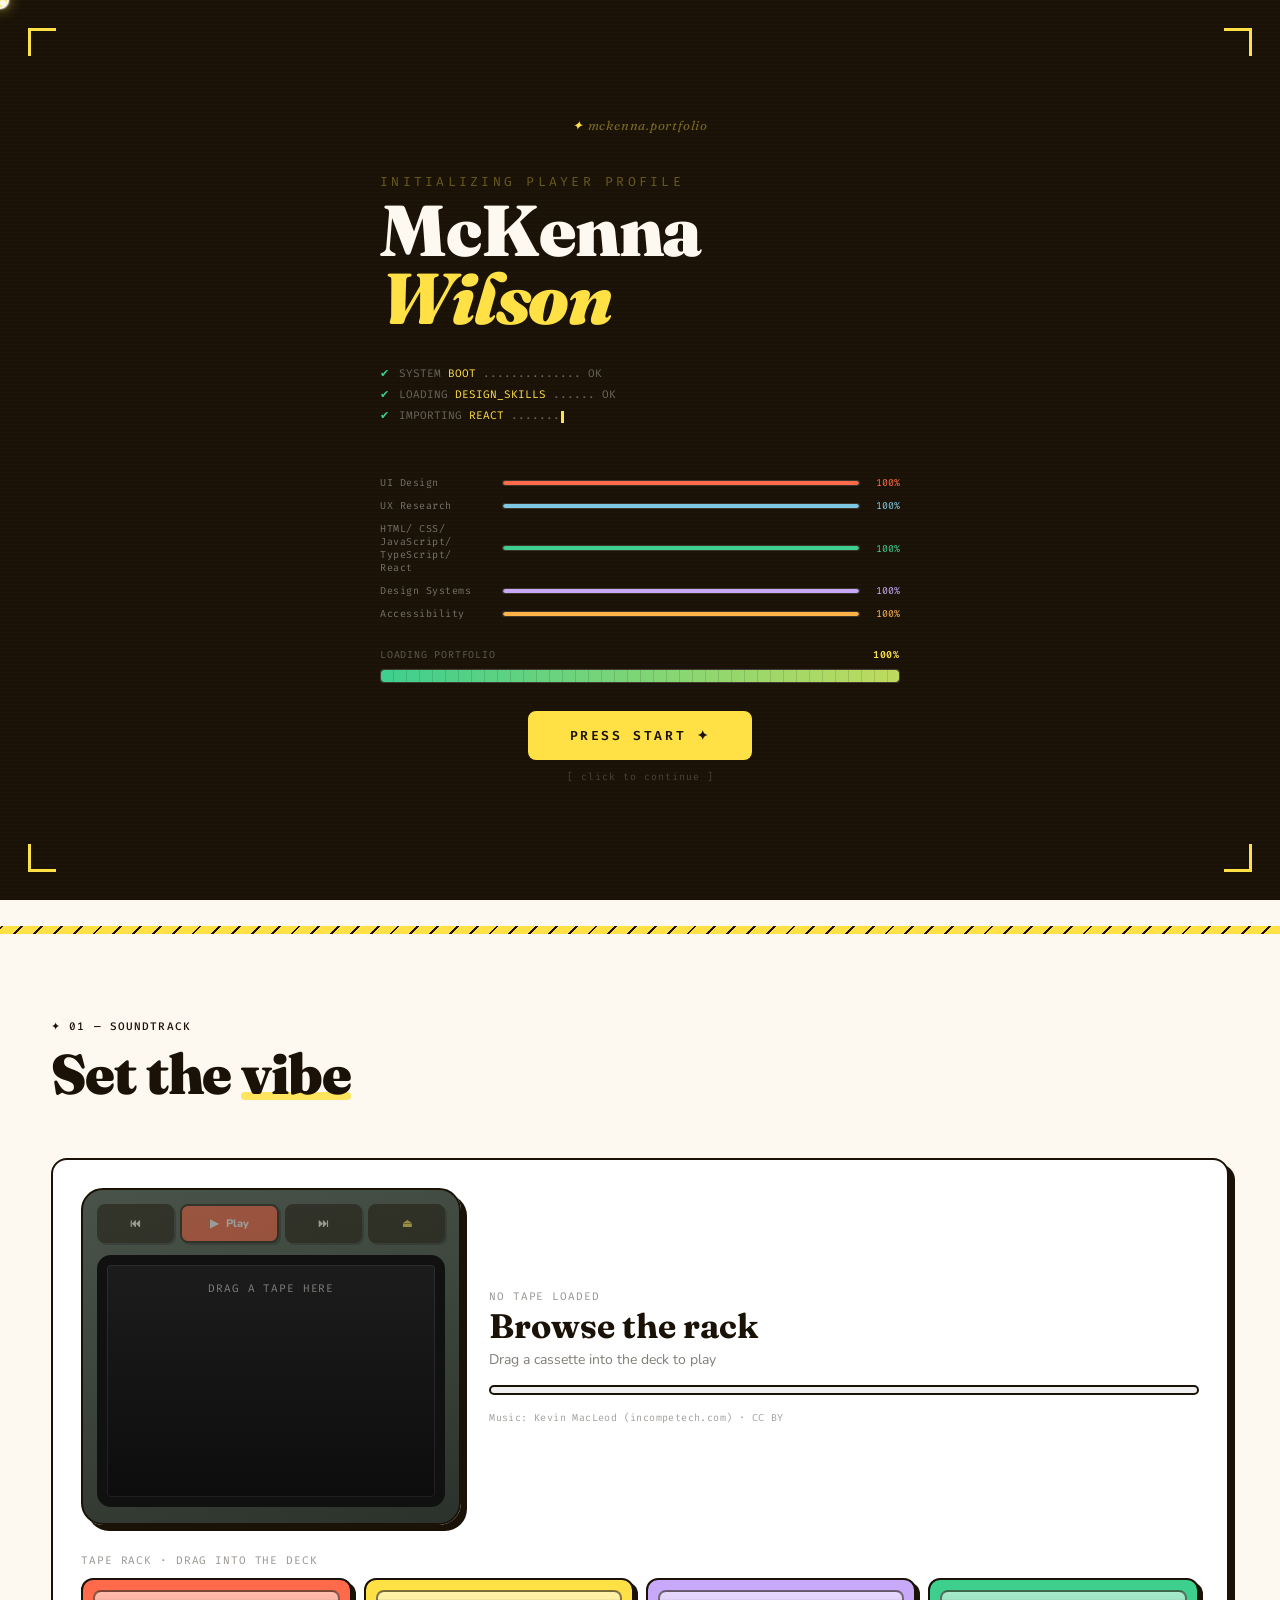
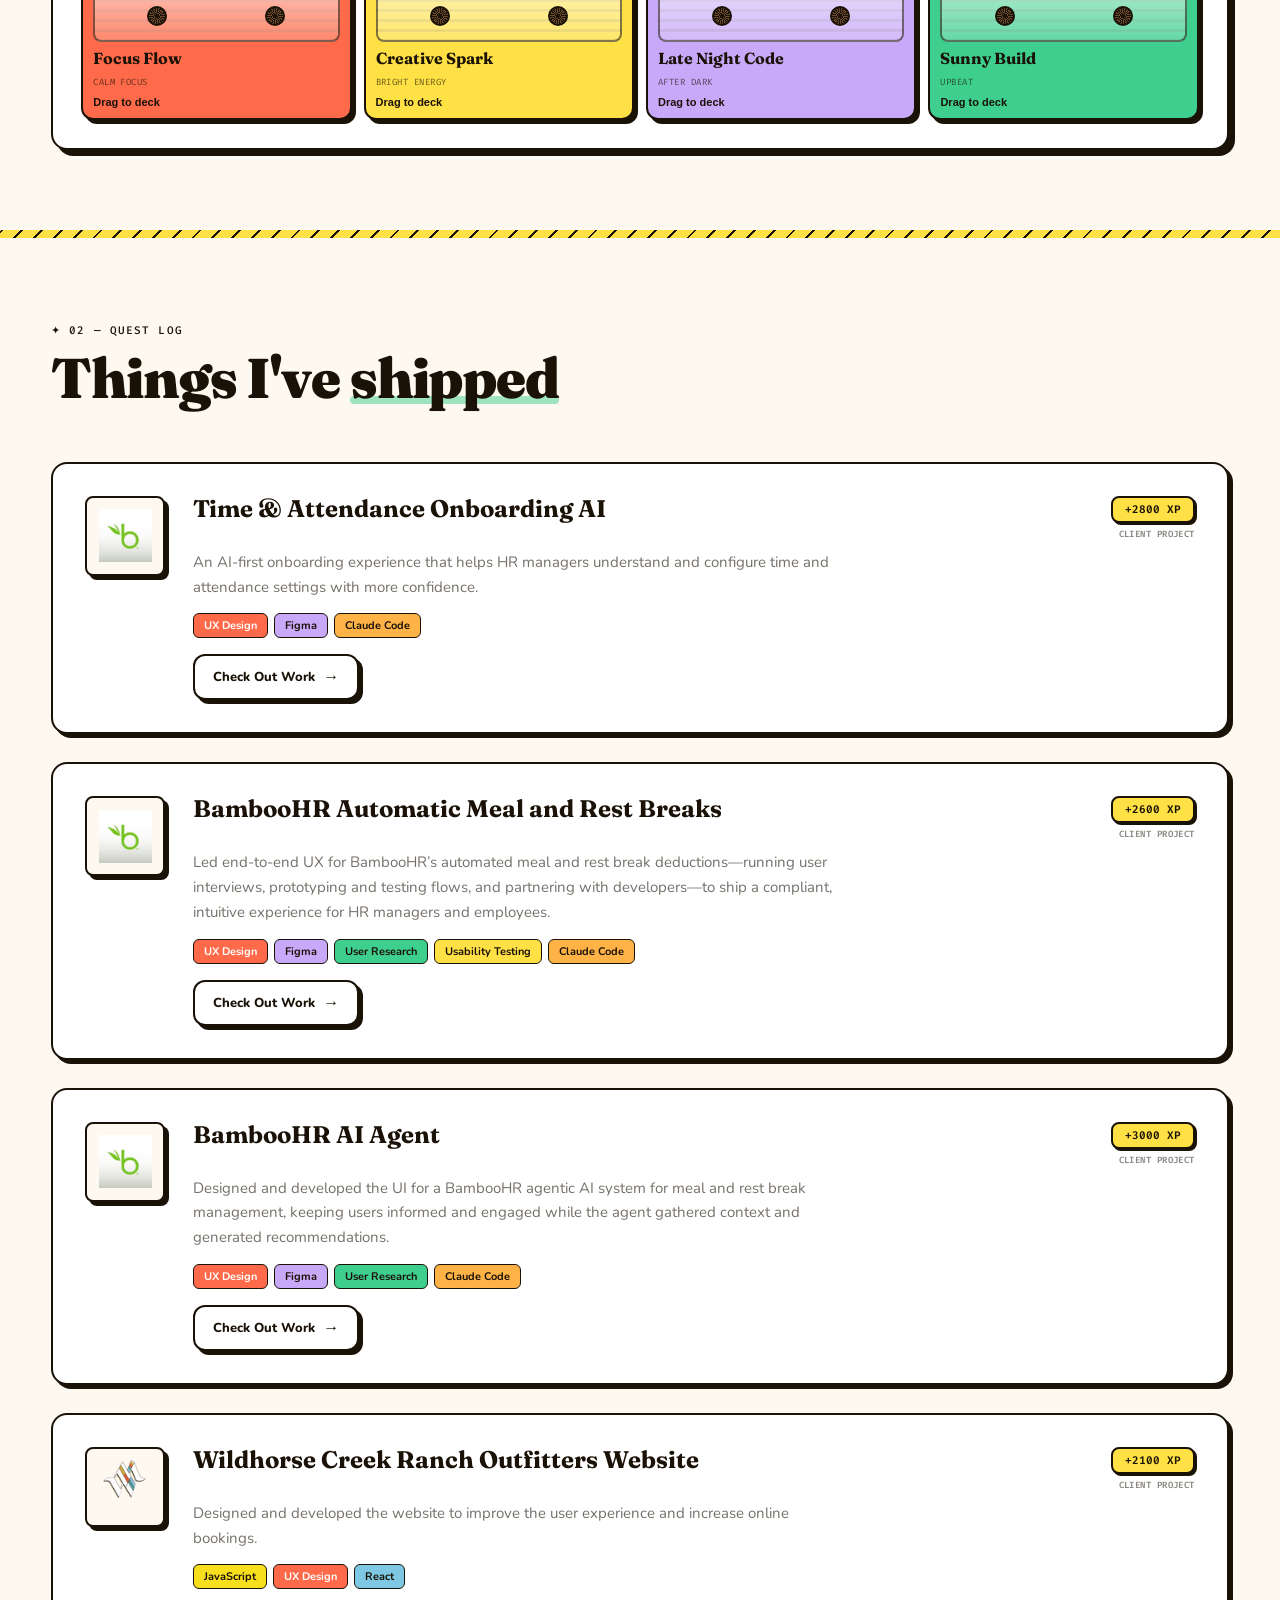
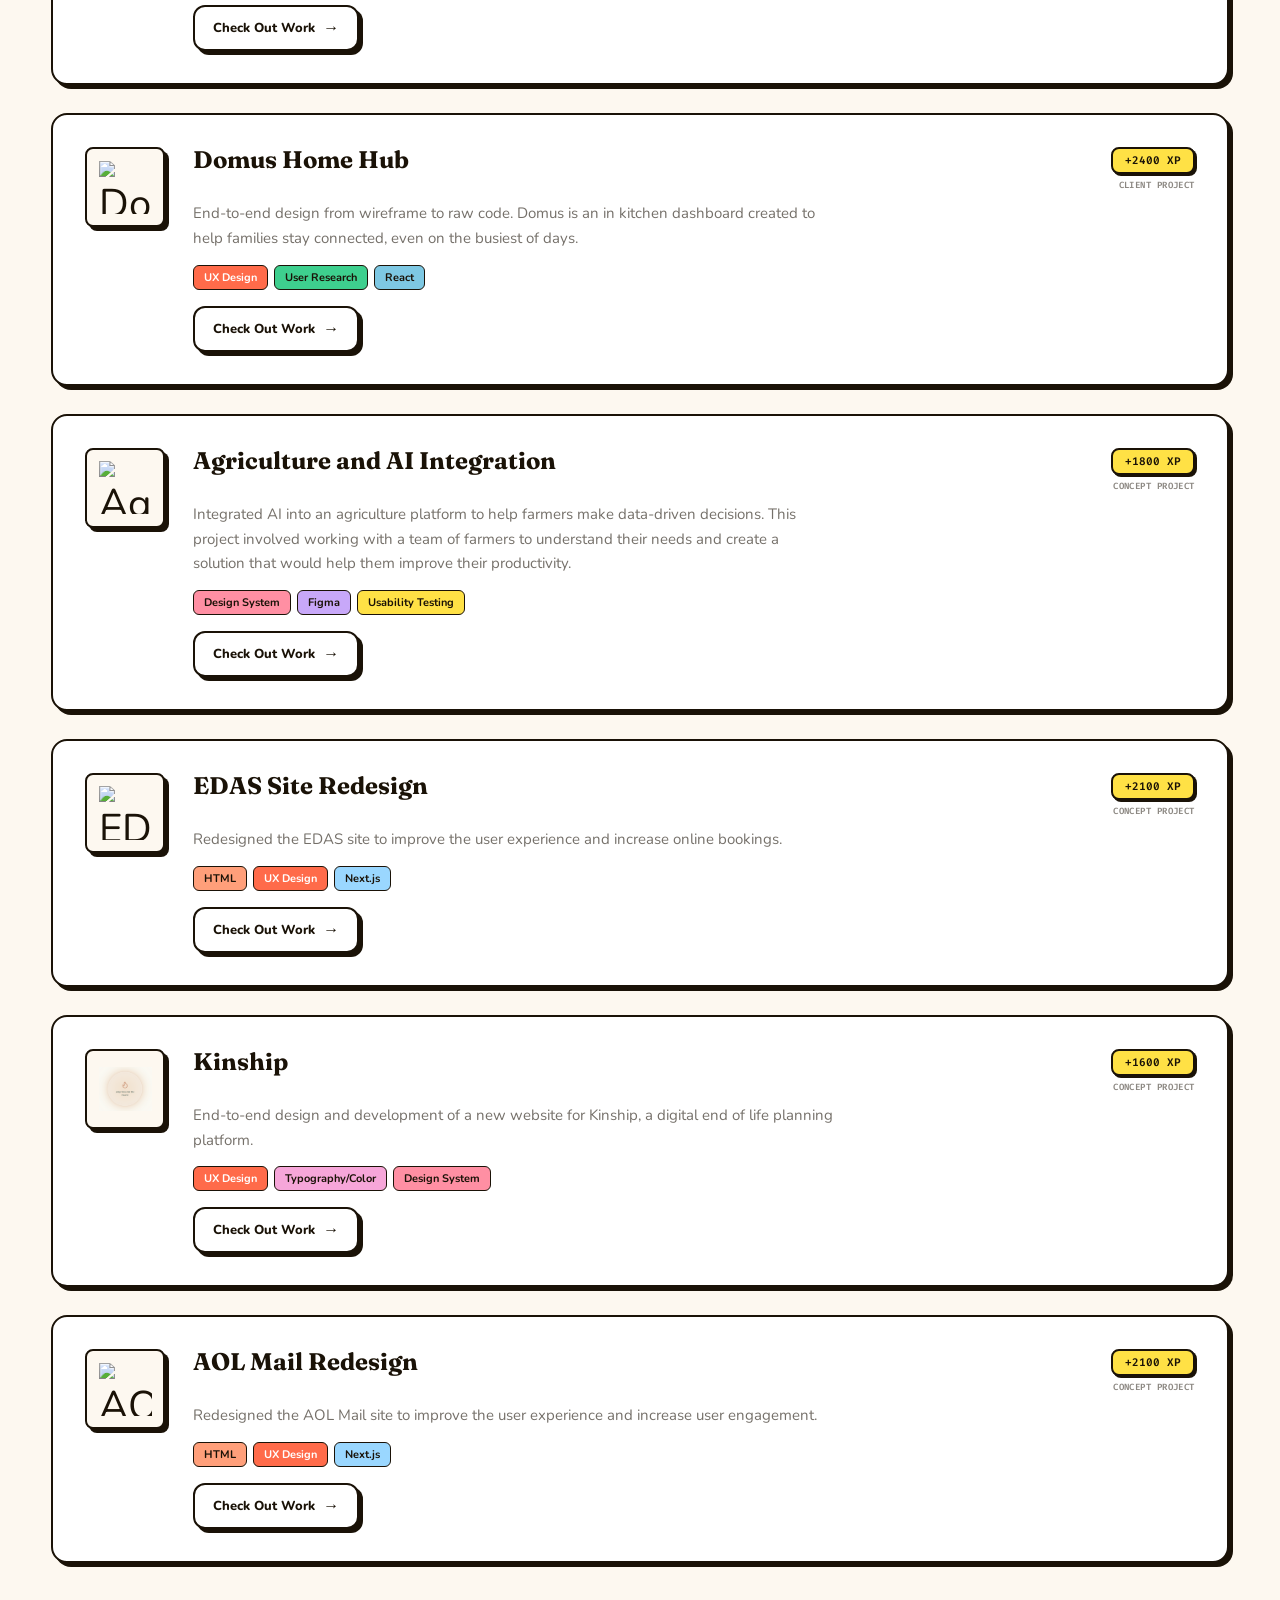
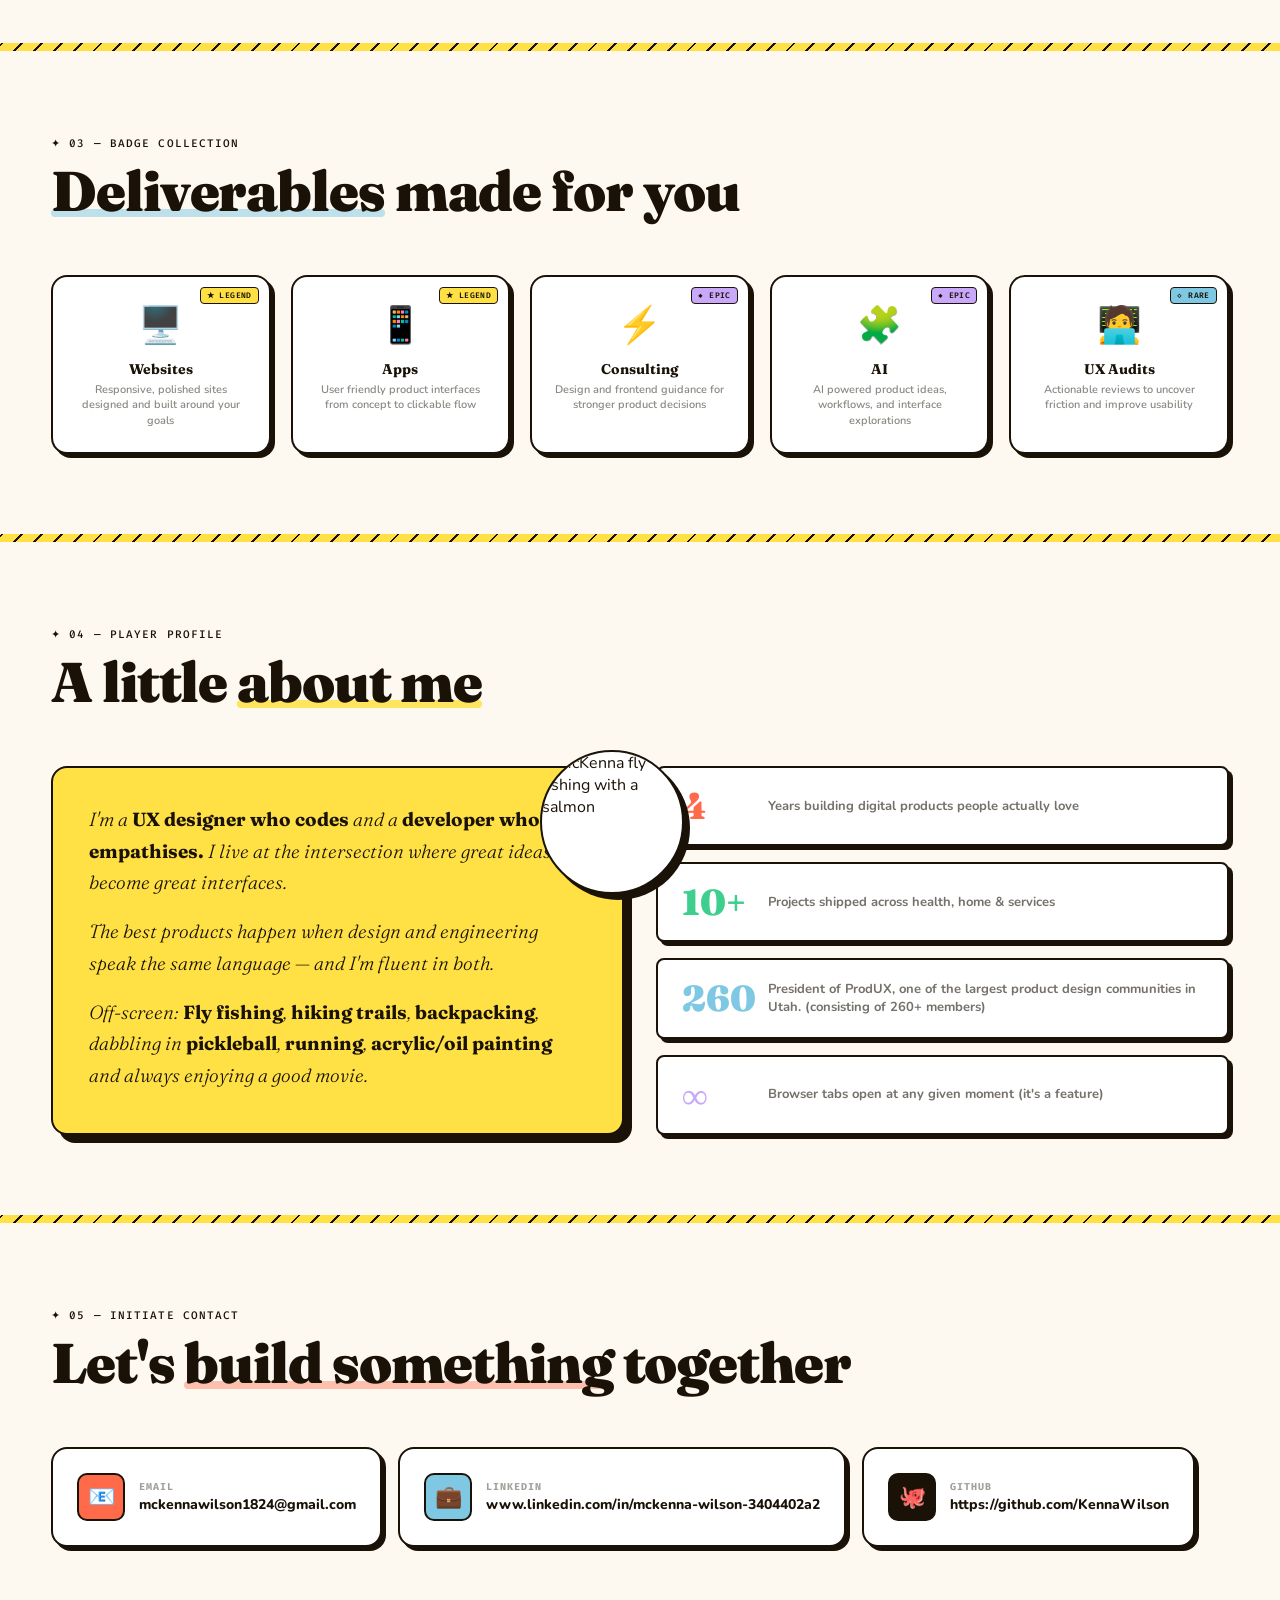
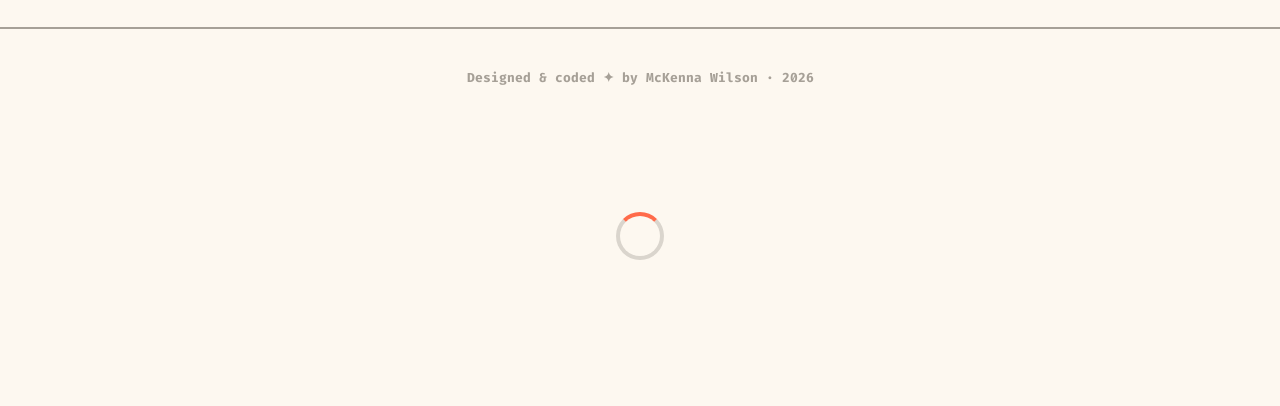
==== commit 263b9b83: "Remove period from soundtrack headline Update the vibe section title to “Set the vibe”.  Co-authored" ====
--- a/index.html
+++ b/index.html
@@ -3276,7 +3276,7 @@
   <!-- VIBE -->
   <div class="section-wrap" id="vibe">
     <div class="section-label reveal">✦ 01 — Soundtrack</div>
-    <h2 class="section-title ul-lemon reveal">Set the <span>vibe</span>.</h2>
+    <h2 class="section-title ul-lemon reveal">Set the <span>vibe</span></h2>
     <div class="vibe-deck reveal" id="vibeDeck" style="--vibe-color: var(--coral)">
       <div class="vibe-stage">
         <div class="cassette-deck" data-vibe-ui="cassette-walkman">
